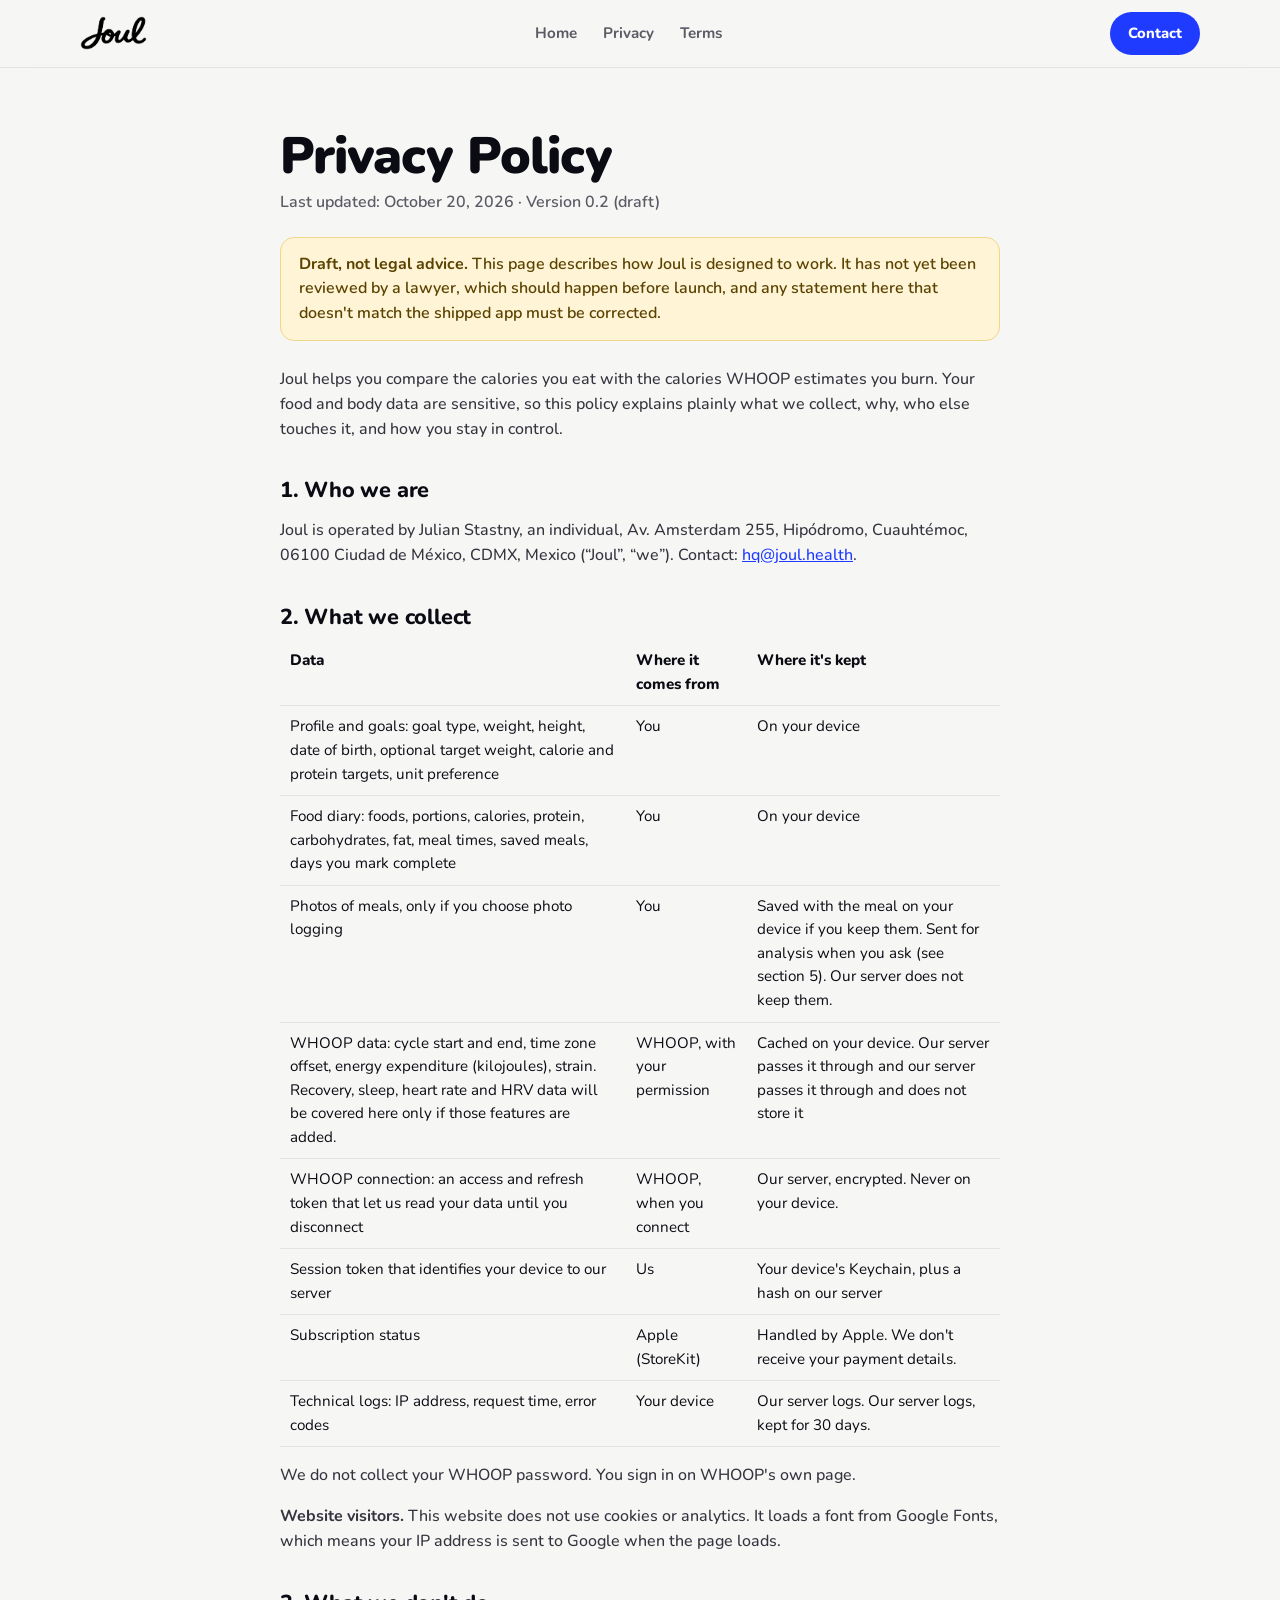
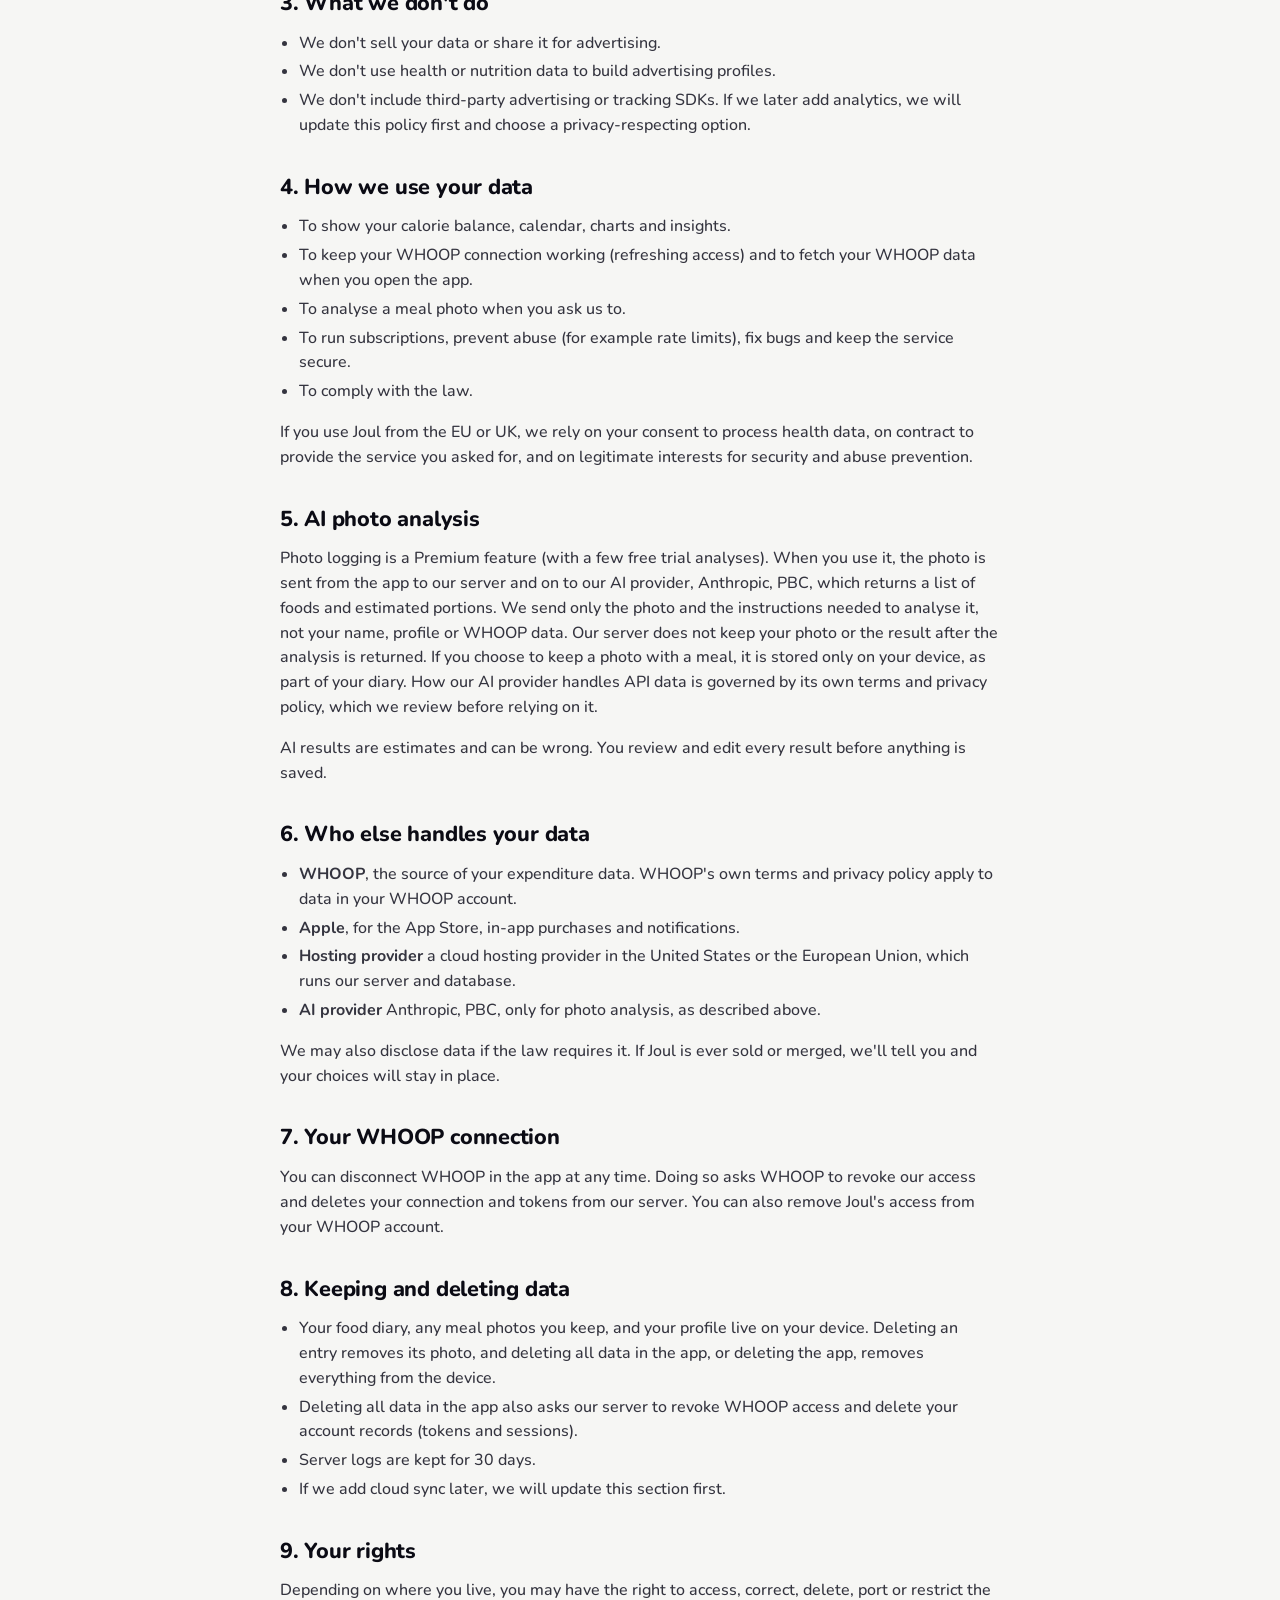
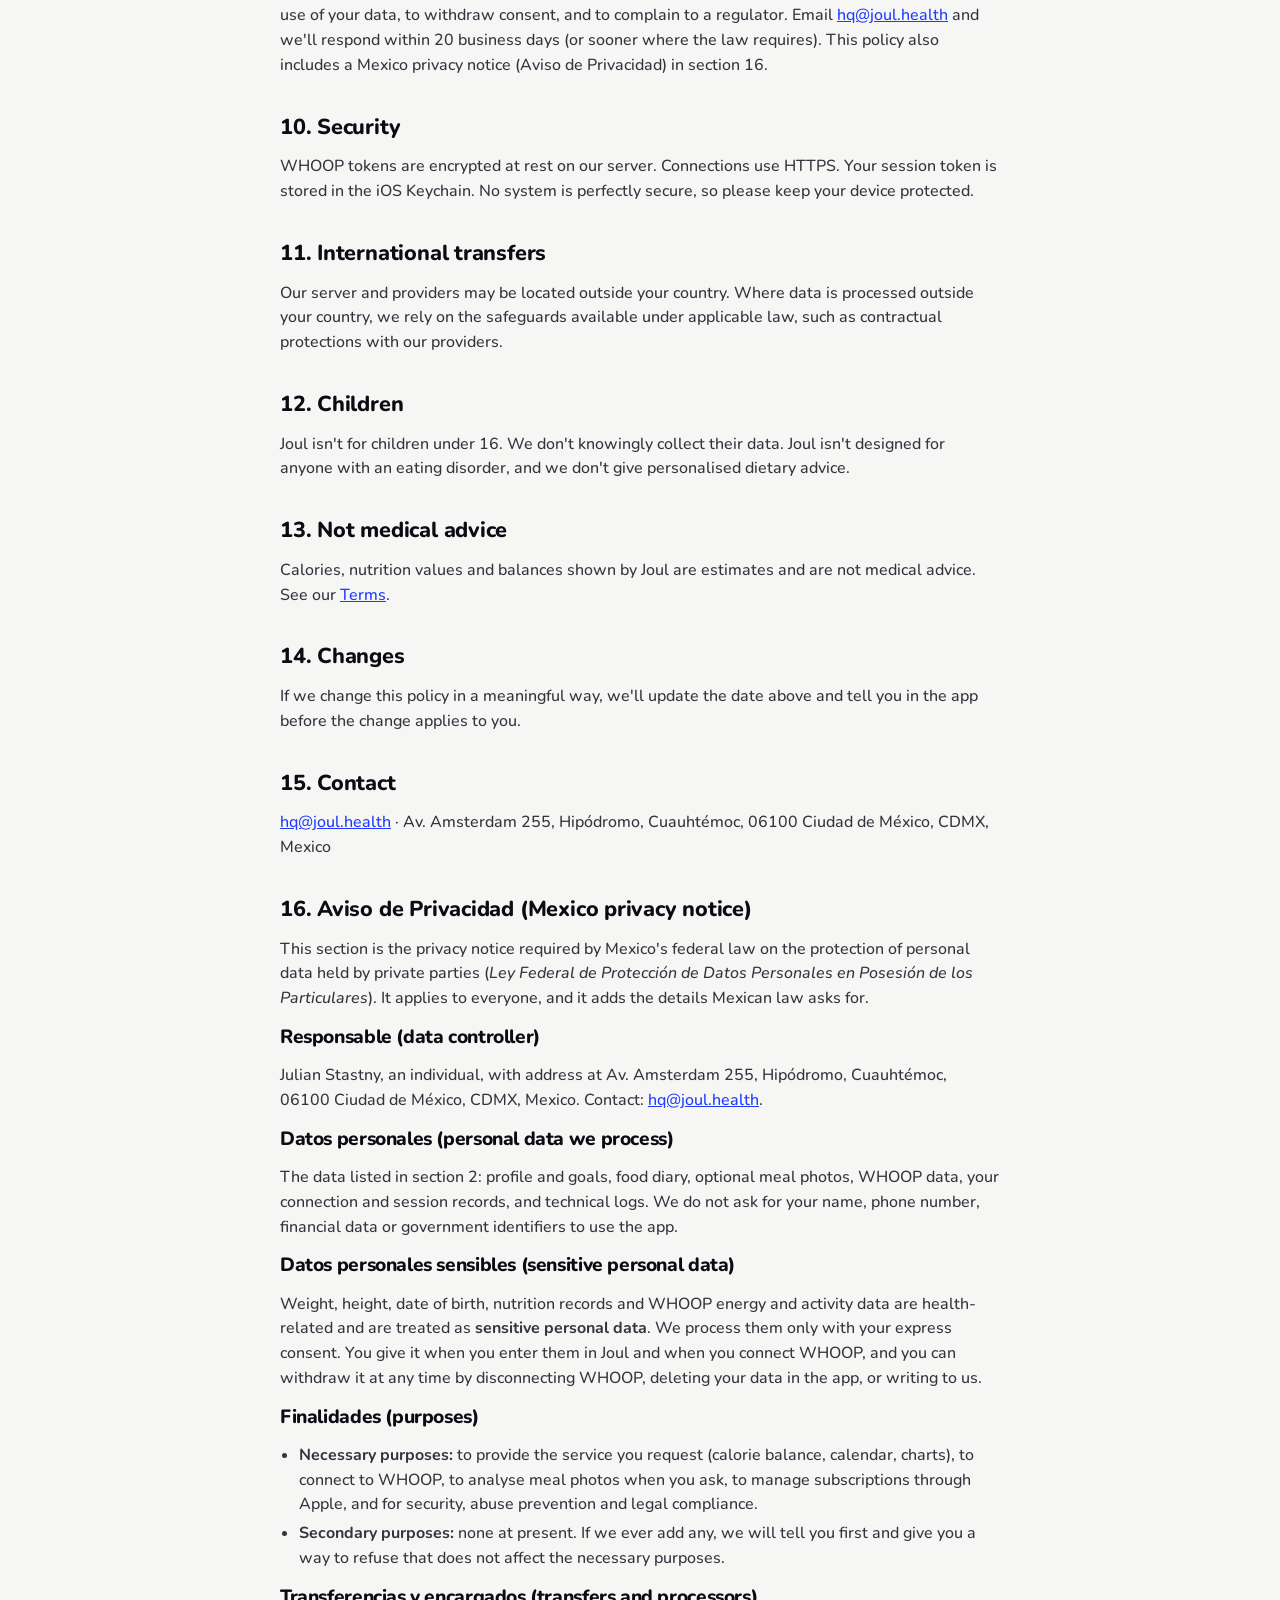
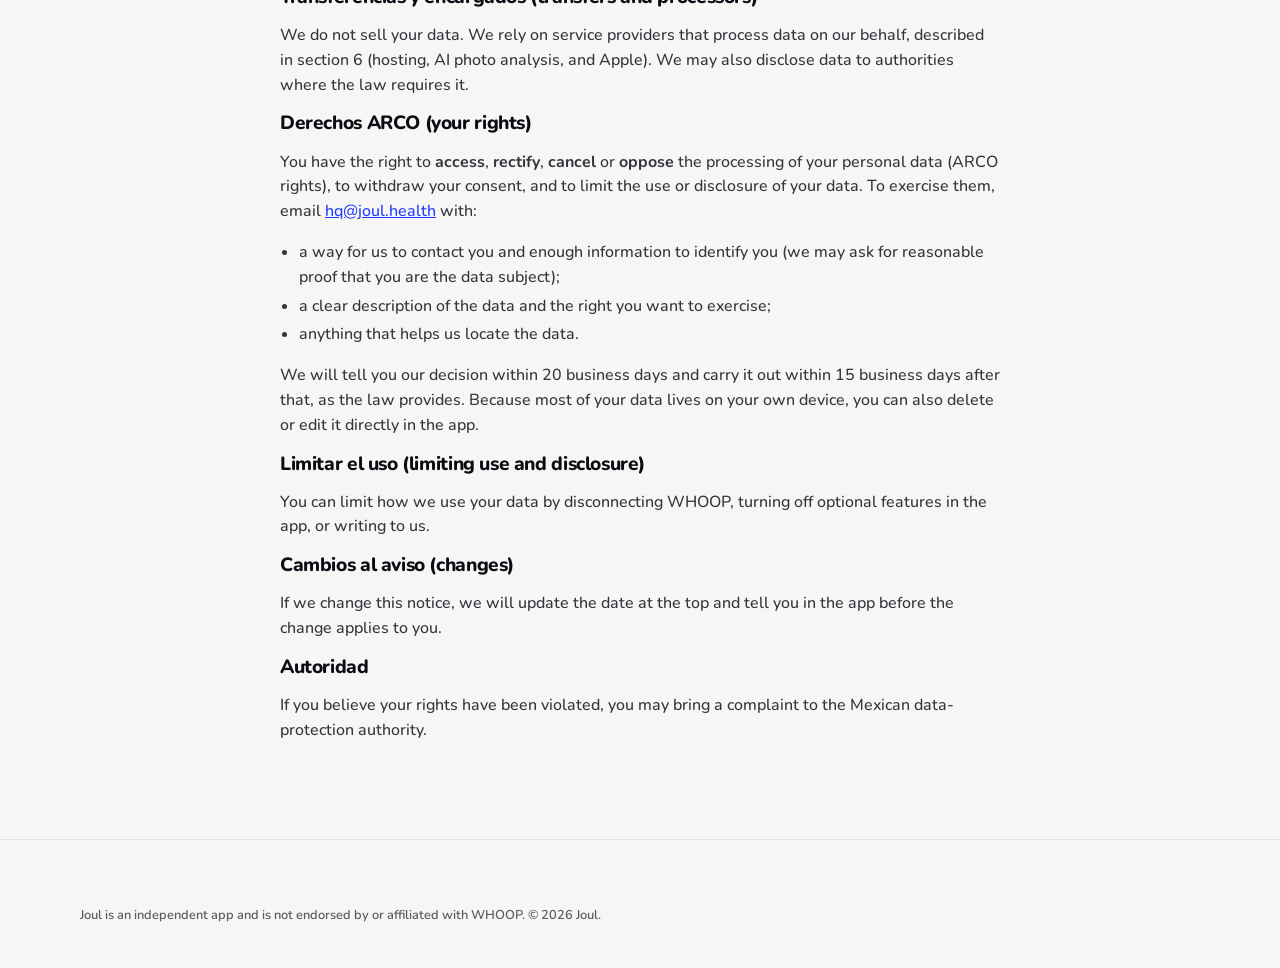
==== privacy.html @ 1d2442a4 "Initial Joul website Co-Authored-By: Claude Sonnet 5.5 <noreply@anthropic.com>" ====
<!doctype html>
<html lang="en">
<head>
<meta charset="utf-8">
<meta name="viewport" content="width=device-width, initial-scale=1">
<meta name="robots" content="noindex">
<title>Privacy Policy · Joul</title>
<link rel="icon" href="assets/app-icon.png">
<link href="https://fonts.googleapis.com/css2?family=Nunito:wght@500;600;700;800;900&display=swap" rel="stylesheet">
<link rel="stylesheet" href="style.css">
</head>
<body>
<header class="nav"><a class="brand" href="index.html" aria-label="Joul home"><img src="assets/logo-black.png" alt="Joul" class="logo"></a><nav aria-label="Primary"><a href="index.html">Home</a><a href="privacy.html">Privacy</a><a href="terms.html">Terms</a></nav><a class="btn btn-small" href="mailto:hq@joul.health">Contact</a></header>
<main class="doc">

<h1>Privacy Policy</h1>
<p class="meta">Last updated: October 20, 2026 · Version 0.2 (draft)</p>
<div class="draft"><b>Draft, not legal advice.</b> This page describes how Joul is designed to work. It has not yet been reviewed by a lawyer, which should happen before launch, and any statement here that doesn't match the shipped app must be corrected.</div>

<p>Joul helps you compare the calories you eat with the calories WHOOP estimates you burn. Your food and body data are sensitive, so this policy explains plainly what we collect, why, who else touches it, and how you stay in control.</p>

<h2>1. Who we are</h2>
<p>Joul is operated by Julian Stastny, an individual, Av. Amsterdam 255, Hipódromo, Cuauhtémoc, 06100 Ciudad de México, CDMX, Mexico (&ldquo;Joul&rdquo;, &ldquo;we&rdquo;). Contact: <a href="mailto:hq@joul.health">hq@joul.health</a>.</p>

<h2>2. What we collect</h2>
<table>
<tr><th>Data</th><th>Where it comes from</th><th>Where it's kept</th></tr>
<tr><td>Profile and goals: goal type, weight, height, date of birth, optional target weight, calorie and protein targets, unit preference</td><td>You</td><td>On your device</td></tr>
<tr><td>Food diary: foods, portions, calories, protein, carbohydrates, fat, meal times, saved meals, days you mark complete</td><td>You</td><td>On your device</td></tr>
<tr><td>Photos of meals, only if you choose photo logging</td><td>You</td><td>Saved with the meal on your device if you keep them. Sent for analysis when you ask (see section 5). Our server does not keep them.</td></tr>
<tr><td>WHOOP data: cycle start and end, time zone offset, energy expenditure (kilojoules), strain. Recovery, sleep, heart rate and HRV data will be covered here only if those features are added.</td><td>WHOOP, with your permission</td><td>Cached on your device. Our server passes it through and our server passes it through and does not store it</td></tr>
<tr><td>WHOOP connection: an access and refresh token that let us read your data until you disconnect</td><td>WHOOP, when you connect</td><td>Our server, encrypted. Never on your device.</td></tr>
<tr><td>Session token that identifies your device to our server</td><td>Us</td><td>Your device's Keychain, plus a hash on our server</td></tr>
<tr><td>Subscription status</td><td>Apple (StoreKit)</td><td>Handled by Apple. We don't receive your payment details.</td></tr>
<tr><td>Technical logs: IP address, request time, error codes</td><td>Your device</td><td>Our server logs. Our server logs, kept for 30 days.</td></tr>
</table>
<p>We do not collect your WHOOP password. You sign in on WHOOP's own page.</p>
<p><b>Website visitors.</b> This website does not use cookies or analytics. It loads a font from Google Fonts, which means your IP address is sent to Google when the page loads.</p>

<h2>3. What we don't do</h2>
<ul>
<li>We don't sell your data or share it for advertising.</li>
<li>We don't use health or nutrition data to build advertising profiles.</li>
<li>We don't include third-party advertising or tracking SDKs. If we later add analytics, we will update this policy first and choose a privacy-respecting option.</li>
</ul>

<h2>4. How we use your data</h2>
<ul>
<li>To show your calorie balance, calendar, charts and insights.</li>
<li>To keep your WHOOP connection working (refreshing access) and to fetch your WHOOP data when you open the app.</li>
<li>To analyse a meal photo when you ask us to.</li>
<li>To run subscriptions, prevent abuse (for example rate limits), fix bugs and keep the service secure.</li>
<li>To comply with the law.</li>
</ul>
<p>If you use Joul from the EU or UK, we rely on your consent to process health data, on contract to provide the service you asked for, and on legitimate interests for security and abuse prevention.</p>

<h2>5. AI photo analysis</h2>
<p>Photo logging is a Premium feature (with a few free trial analyses). When you use it, the photo is sent from the app to our server and on to our AI provider, Anthropic, PBC, which returns a list of foods and estimated portions. We send only the photo and the instructions needed to analyse it, not your name, profile or WHOOP data. Our server does not keep your photo or the result after the analysis is returned. If you choose to keep a photo with a meal, it is stored only on your device, as part of your diary. How our AI provider handles API data is governed by its own terms and privacy policy, which we review before relying on it.</p>
<p>AI results are estimates and can be wrong. You review and edit every result before anything is saved.</p>

<h2>6. Who else handles your data</h2>
<ul>
<li><b>WHOOP</b>, the source of your expenditure data. WHOOP's own terms and privacy policy apply to data in your WHOOP account.</li>
<li><b>Apple</b>, for the App Store, in-app purchases and notifications.</li>
<li><b>Hosting provider</b> a cloud hosting provider in the United States or the European Union, which runs our server and database.</li>
<li><b>AI provider</b> Anthropic, PBC, only for photo analysis, as described above.</li>
</ul>
<p>We may also disclose data if the law requires it. If Joul is ever sold or merged, we'll tell you and your choices will stay in place.</p>

<h2>7. Your WHOOP connection</h2>
<p>You can disconnect WHOOP in the app at any time. Doing so asks WHOOP to revoke our access and deletes your connection and tokens from our server. You can also remove Joul's access from your WHOOP account.</p>

<h2>8. Keeping and deleting data</h2>
<ul>
<li>Your food diary, any meal photos you keep, and your profile live on your device. Deleting an entry removes its photo, and deleting all data in the app, or deleting the app, removes everything from the device.</li>
<li>Deleting all data in the app also asks our server to revoke WHOOP access and delete your account records (tokens and sessions).</li>
<li>Server logs are kept for 30 days.</li>
<li>If we add cloud sync later, we will update this section first.</li>
</ul>

<h2>9. Your rights</h2>
<p>Depending on where you live, you may have the right to access, correct, delete, port or restrict the use of your data, to withdraw consent, and to complain to a regulator. Email <a href="mailto:hq@joul.health">hq@joul.health</a> and we'll respond within 20 business days (or sooner where the law requires). This policy also includes a Mexico privacy notice (Aviso de Privacidad) in section 16.</p>

<h2>10. Security</h2>
<p>WHOOP tokens are encrypted at rest on our server. Connections use HTTPS. Your session token is stored in the iOS Keychain. No system is perfectly secure, so please keep your device protected.</p>

<h2>11. International transfers</h2>
<p>Our server and providers may be located outside your country. Where data is processed outside your country, we rely on the safeguards available under applicable law, such as contractual protections with our providers.</p>

<h2>12. Children</h2>
<p>Joul isn't for children under 16. We don't knowingly collect their data. Joul isn't designed for anyone with an eating disorder, and we don't give personalised dietary advice.</p>

<h2>13. Not medical advice</h2>
<p>Calories, nutrition values and balances shown by Joul are estimates and are not medical advice. See our <a href="terms.html">Terms</a>.</p>

<h2>14. Changes</h2>
<p>If we change this policy in a meaningful way, we'll update the date above and tell you in the app before the change applies to you.</p>

<h2>15. Contact</h2>
<p><a href="mailto:hq@joul.health">hq@joul.health</a> · Av. Amsterdam 255, Hipódromo, Cuauhtémoc, 06100 Ciudad de México, CDMX, Mexico</p>

<h2>16. Aviso de Privacidad (Mexico privacy notice)</h2>
<p>This section is the privacy notice required by Mexico's federal law on the protection of personal data held by private parties (<i>Ley Federal de Protección de Datos Personales en Posesión de los Particulares</i>). It applies to everyone, and it adds the details Mexican law asks for.</p>

<h3>Responsable (data controller)</h3>
<p>Julian Stastny, an individual, with address at Av. Amsterdam 255, Hipódromo, Cuauhtémoc, 06100 Ciudad de México, CDMX, Mexico. Contact: <a href="mailto:hq@joul.health">hq@joul.health</a>.</p>

<h3>Datos personales (personal data we process)</h3>
<p>The data listed in section 2: profile and goals, food diary, optional meal photos, WHOOP data, your connection and session records, and technical logs. We do not ask for your name, phone number, financial data or government identifiers to use the app.</p>

<h3>Datos personales sensibles (sensitive personal data)</h3>
<p>Weight, height, date of birth, nutrition records and WHOOP energy and activity data are health-related and are treated as <b>sensitive personal data</b>. We process them only with your express consent. You give it when you enter them in Joul and when you connect WHOOP, and you can withdraw it at any time by disconnecting WHOOP, deleting your data in the app, or writing to us.</p>

<h3>Finalidades (purposes)</h3>
<ul>
<li><b>Necessary purposes:</b> to provide the service you request (calorie balance, calendar, charts), to connect to WHOOP, to analyse meal photos when you ask, to manage subscriptions through Apple, and for security, abuse prevention and legal compliance.</li>
<li><b>Secondary purposes:</b> none at present. If we ever add any, we will tell you first and give you a way to refuse that does not affect the necessary purposes.</li>
</ul>

<h3>Transferencias y encargados (transfers and processors)</h3>
<p>We do not sell your data. We rely on service providers that process data on our behalf, described in section 6 (hosting, AI photo analysis, and Apple). We may also disclose data to authorities where the law requires it.</p>

<h3>Derechos ARCO (your rights)</h3>
<p>You have the right to <b>access</b>, <b>rectify</b>, <b>cancel</b> or <b>oppose</b> the processing of your personal data (ARCO rights), to withdraw your consent, and to limit the use or disclosure of your data. To exercise them, email <a href="mailto:hq@joul.health">hq@joul.health</a> with:</p>
<ul>
<li>a way for us to contact you and enough information to identify you (we may ask for reasonable proof that you are the data subject);</li>
<li>a clear description of the data and the right you want to exercise;</li>
<li>anything that helps us locate the data.</li>
</ul>
<p>We will tell you our decision within 20 business days and carry it out within 15 business days after that, as the law provides. Because most of your data lives on your own device, you can also delete or edit it directly in the app.</p>

<h3>Limitar el uso (limiting use and disclosure)</h3>
<p>You can limit how we use your data by disconnecting WHOOP, turning off optional features in the app, or writing to us.</p>

<h3>Cambios al aviso (changes)</h3>
<p>If we change this notice, we will update the date at the top and tell you in the app before the change applies to you.</p>

<h3>Autoridad</h3>
<p>If you believe your rights have been violated, you may bring a complaint to the Mexican data-protection authority.</p>

</main>
<footer class="footer"><p class="legal wrap">Joul is an independent app and is not endorsed by or affiliated with WHOOP. © 2026 Joul.</p></footer>
</body>
</html>
---- style.css ----
:root{
  --blue:#1F3BFF; --blue-dark:#1429C9; --ink:#0B0B14; --mute:#5B5B66; --bg:#F6F6F4; --card:#fff; --line:rgba(11,11,20,.08);
  --radius:22px; --maxw:1120px;
}
*{box-sizing:border-box}
html{scroll-behavior:smooth}
body{margin:0;font-family:'Nunito',ui-rounded,'SF Pro Rounded',system-ui,-apple-system,'Segoe UI',sans-serif;color:var(--ink);background:var(--bg);line-height:1.55;-webkit-font-smoothing:antialiased}
img{max-width:100%;display:block}
a{color:inherit}
.wrap{width:min(var(--maxw),calc(100% - 40px));margin-inline:auto}
.blue{color:var(--blue)}
.fine{font-size:.85rem;color:var(--mute);margin:.6rem 0 0}
.fine.center{text-align:center;margin-top:1.4rem}
h1,h2,h3{line-height:1.05;letter-spacing:-.02em;margin:0}
h2{font-size:clamp(2.2rem,5.5vw,4rem);font-weight:900}
h3{font-size:1.2rem;font-weight:800}

/* nav */
.nav{position:fixed;inset:0 0 auto 0;z-index:20;display:flex;align-items:center;justify-content:space-between;gap:16px;padding:12px max(20px,calc((100% - var(--maxw))/2));background:rgba(246,246,244,.82);backdrop-filter:saturate(1.4) blur(14px);border-bottom:1px solid var(--line)}
.brand .logo{height:34px;width:auto}
.nav nav{display:flex;gap:26px;font-weight:700;font-size:.95rem}
.nav nav a{text-decoration:none;color:var(--mute)}
.nav nav a:hover{color:var(--ink)}
@media(max-width:760px){.nav nav{display:none}}

/* buttons */
.btn{display:inline-flex;align-items:center;justify-content:center;padding:14px 26px;border-radius:999px;background:var(--blue);color:#fff;font-weight:800;text-decoration:none;border:0;transition:transform .15s ease,background .15s ease;cursor:pointer}
.btn:hover{transform:translateY(-1px);background:var(--blue-dark)}
.btn-small{padding:10px 18px;font-size:.92rem}
.btn-light{background:#fff;color:var(--blue)}
.btn-light:hover{background:#eef0ff}
.btn-ghost{background:rgba(255,255,255,.14);color:#fff;border:1px solid rgba(255,255,255,.5)}
.btn-ghost:hover{background:rgba(255,255,255,.24)}

/* hero */
.hero{position:relative;min-height:100svh;display:grid;place-items:center;color:#fff;overflow:hidden;background:radial-gradient(120% 90% at 20% 10%,#4a63ff 0%,var(--blue) 45%,#0e1fa8 100%)}
.hero-media{position:absolute;inset:0}
.hero-media video{width:100%;height:100%;object-fit:cover;object-position:32% 40%}
.hero-shade{position:absolute;inset:0;background:linear-gradient(180deg,rgba(10,20,120,.30) 0%,rgba(10,20,140,.50) 50%,rgba(8,14,90,.82) 100%)}
.hero-inner{position:relative;z-index:1;width:min(860px,calc(100% - 40px));padding:120px 0 80px;text-align:center}
.hero-logo{height:64px;margin:0 auto 26px;filter:brightness(0) invert(1)}
.hero h1{font-size:clamp(2.8rem,8.5vw,6rem);font-weight:900;text-wrap:balance}
.lede{font-size:clamp(1.05rem,2.2vw,1.3rem);max-width:640px;margin:22px auto 30px;color:rgba(255,255,255,.92);font-weight:600}
.cta-row{display:flex;gap:12px;justify-content:center;flex-wrap:wrap}
.hero .fine{color:rgba(255,255,255,.8)}

/* stacked statements */
.stack{padding:clamp(70px,12vw,140px) 20px;text-align:center}
.stack p{margin:0;font-size:clamp(3.4rem,13vw,10rem);font-weight:900;line-height:.95;letter-spacing:-.04em;color:var(--ink)}
.stack p:nth-child(1){color:#c7c7cf}
.stack p:nth-child(2){color:#8a8a95}
.stack .accent{color:var(--blue)}

.intro{text-align:center;padding:0 0 clamp(60px,9vw,110px)}
.intro .sub{max-width:660px;margin:22px auto 0;color:var(--mute);font-size:1.15rem;font-weight:600}

/* phones */
.showcase{padding:0 0 clamp(70px,10vw,130px);overflow:hidden}
.phones{display:flex;justify-content:center;align-items:flex-end;gap:clamp(14px,3vw,40px)}
.phone{margin:0;width:clamp(170px,26vw,300px);aspect-ratio:9/19;background:#0b0b14;border-radius:38px;padding:9px;box-shadow:0 40px 80px -30px rgba(31,59,255,.35),0 0 0 1px rgba(0,0,0,.2) inset}
.phone .screen{height:100%;background:var(--bg);border-radius:30px;padding:16px 12px;overflow:hidden;display:flex;flex-direction:column;gap:8px;font-size:clamp(.5rem,1.15vw,.78rem)}
.p1{transform:translateY(0)}.p2{transform:translateY(-34px)}.p3{transform:translateY(0)}
@media(max-width:700px){.p3{display:none}.p2{transform:none}}
.s-title{display:flex;align-items:baseline;gap:4px;font-weight:900;font-size:1.9em;letter-spacing:-.02em;white-space:nowrap}
.s-title img{height:2.3em;width:auto;transform:translateY(.35em)}
.s-title.small{font-size:1.45em}
.s-date{color:var(--mute);font-weight:700;margin-top:-2px}
.s-card{background:#fff;border-radius:14px;padding:10px;display:flex;flex-direction:column;gap:5px}
.s-row{display:flex;justify-content:space-between;align-items:center}
.s-mute{color:var(--mute)}
.s-strong,.strong{font-weight:800}
.chip{background:#ececf0;border-radius:8px;padding:1px 7px;font-weight:700;font-size:.85em}
.s-big{font-size:3.2em;font-weight:900;letter-spacing:-.03em;color:var(--blue);line-height:1;font-variant-numeric:tabular-nums}
.s-big small{font-size:.35em;color:var(--mute);font-weight:700}
.s-state{color:var(--blue);font-weight:800}
.s-bar{height:.55em;border-radius:99px;background:#e8e8ee;overflow:hidden}
.s-bar.thin{height:.4em}
.s-bar i{display:block;height:100%;background:var(--blue);border-radius:99px}
.s-bar i.prot{background:#0D9488}
.s-food{display:flex;align-items:center;gap:7px;padding:3px 0;font-weight:700}
.s-food .em{display:grid;place-items:center;width:2.2em;height:2.2em;background:#f0f0f3;border-radius:8px;font-size:1.1em}
.s-food em{margin-left:auto;font-style:normal;font-weight:800}
.s-food div{display:flex;flex-direction:column;line-height:1.15}.s-food small{color:var(--mute);font-weight:600}
.s-nav{display:flex;justify-content:space-between;align-items:center;font-weight:700}
.s-seg{display:flex;background:#e6e6ea;border-radius:9px;padding:2px}.s-seg i{flex:1;text-align:center;font-style:normal;padding:4px;border-radius:7px;color:var(--mute);font-weight:700}.s-seg i.on{background:#fff;color:var(--ink)}
.s-input{background:#fff;border-radius:12px;padding:12px 10px;font-weight:700;font-size:1.1em}
.s-card.list{gap:2px}
.s-note{color:var(--mute);font-weight:600}
.s-save{margin-top:auto;background:#fff;border-radius:12px;padding:9px;font-weight:800;display:flex;justify-content:space-between;align-items:center}
.s-save span{background:var(--blue);color:#fff;padding:7px 16px;border-radius:99px}
.cal{display:grid;grid-template-columns:repeat(7,1fr);gap:3px;text-align:center;font-weight:700;margin-top:4px}
.cal .h{color:var(--mute);font-size:.8em}
.cal .d{padding:3px 0;border-radius:6px;position:relative}
.cal .d::after{content:"";display:block;width:.5em;height:.5em;border-radius:50%;margin:2px auto 0}
.cal .d.def::after{background:var(--blue)}
.cal .d.sur::after{background:#E08A10}
.cal .d.inc::after{border:1.5px solid #b0b0b8}
.cal .d.today{background:rgba(31,59,255,.12);color:var(--blue)}
.bars{display:flex;align-items:flex-start;gap:5px;height:5.5em;border-top:1px solid #d9d9df;margin-top:6px}
.bars i{flex:1;background:var(--blue);border-radius:0 0 4px 4px}

/* how */
.how{padding:clamp(40px,8vw,90px) 0}
.how h2{text-align:center}
.steps{list-style:none;margin:48px 0 0;padding:0;display:grid;grid-template-columns:repeat(auto-fit,minmax(220px,1fr));gap:20px}
.steps li{background:var(--card);border-radius:var(--radius);padding:26px;border:1px solid var(--line)}
.steps .n{display:grid;place-items:center;width:42px;height:42px;border-radius:50%;background:var(--blue);color:#fff;font-weight:900;margin-bottom:16px}
.steps p{color:var(--mute);margin:8px 0 0;font-weight:600}

/* features */
.features{padding:clamp(60px,9vw,110px) 0;background:#fff}
.features h2{text-align:center}
.grid{display:grid;grid-template-columns:repeat(auto-fit,minmax(280px,1fr));gap:20px;margin-top:48px}
.card{background:var(--bg);border-radius:var(--radius);padding:28px}
.card .ico{font-size:2rem;display:block;margin-bottom:14px}
.card p{margin:8px 0 0;color:var(--mute);font-weight:600}
.tag{font-style:normal;font-size:.7rem;font-weight:800;background:var(--blue);color:#fff;border-radius:99px;padding:3px 9px;vertical-align:middle;margin-left:6px}

.honest{padding:clamp(70px,10vw,120px) 0;max-width:820px;text-align:center}
.honest p{margin:20px 0 0;font-size:1.15rem;color:var(--mute);font-weight:600}

/* pricing */
.pricing{padding:0 0 clamp(70px,10vw,120px)}
.pricing h2{text-align:center}
.plans{display:grid;grid-template-columns:repeat(auto-fit,minmax(280px,1fr));gap:20px;max-width:820px;margin:48px auto 0}
.plan{background:var(--card);border:1px solid var(--line);border-radius:26px;padding:32px;position:relative}
.plan.featured{background:var(--blue);color:#fff;border:0;box-shadow:0 30px 60px -28px rgba(31,59,255,.6)}
.badge{position:absolute;top:18px;right:18px;background:#fff;color:var(--blue);font-weight:800;font-size:.75rem;border-radius:99px;padding:4px 12px}
.price{font-size:3rem;font-weight:900;margin:10px 0 0;letter-spacing:-.03em}
.price small{font-size:1rem;font-weight:700;opacity:.8}
.price-alt{margin:0;font-weight:700;opacity:.9}
.plan ul{list-style:none;padding:0;margin:22px 0 0;display:grid;gap:10px;font-weight:600}
.plan li{padding-left:28px;position:relative}
.plan li::before{content:"✓";position:absolute;left:0;font-weight:900;color:var(--blue)}
.plan.featured li::before{color:#fff}

/* cta */
.cta{background:linear-gradient(160deg,#4a63ff,var(--blue) 50%,#0e1fa8);color:#fff;text-align:center;padding:clamp(70px,10vw,120px) 0}
.cta-logo{height:56px;margin:0 auto 22px;filter:brightness(0) invert(1)}
.cta h2{font-size:clamp(2.4rem,6vw,4.2rem)}
.cta p{max-width:520px;margin:16px auto 28px;font-weight:600;color:rgba(255,255,255,.9)}

/* faq */
.faq{padding:clamp(70px,10vw,120px) 0;max-width:820px}
.faq h2{text-align:center;margin-bottom:36px}
details{background:var(--card);border:1px solid var(--line);border-radius:18px;padding:18px 22px;margin-bottom:12px}
summary{cursor:pointer;font-weight:800;font-size:1.05rem;list-style:none;display:flex;justify-content:space-between;gap:12px}
summary::after{content:"+";font-size:1.4rem;line-height:1;color:var(--blue)}
details[open] summary::after{content:"–"}
details p{margin:12px 0 0;color:var(--mute);font-weight:600}

/* footer */
.footer{border-top:1px solid var(--line);padding:40px 0 30px;background:var(--bg)}
.foot{display:flex;justify-content:space-between;gap:24px;flex-wrap:wrap;align-items:flex-start}
.foot .logo{height:34px}
.foot nav{display:flex;gap:22px;font-weight:700}
.foot nav a{text-decoration:none;color:var(--mute)}.foot nav a:hover{color:var(--ink)}
.legal{color:var(--mute);font-size:.8rem;margin-top:26px;font-weight:600}

/* reveal */
.reveal{opacity:0;transform:translateY(22px);transition:opacity .7s ease,transform .7s ease}
.reveal.in{opacity:1;transform:none}
.p2.reveal.in{transform:translateY(-34px)}
@media(max-width:700px){.p2.reveal.in{transform:none}}
@media(prefers-reduced-motion:reduce){.reveal{opacity:1;transform:none;transition:none}.p2.reveal{transform:translateY(-34px)}html{scroll-behavior:auto}.btn{transition:none}}
.s-title.small span:last-child{margin-left:-.35em}

/* legal pages */
.doc{max-width:760px;margin:0 auto;padding:130px 20px 80px}
.doc h1{font-size:clamp(2.2rem,5vw,3.2rem);font-weight:900;margin-bottom:6px}
.doc h2{font-size:1.35rem;font-weight:800;margin:38px 0 8px;letter-spacing:-.01em}
.doc p,.doc li{color:#34343f;font-weight:500}
.doc ul{padding-left:1.2rem}
.doc li{margin:4px 0}
.doc .meta{color:var(--mute);font-weight:600;margin:0 0 22px}
.doc .draft{background:#FFF4D6;border:1px solid #F0D58A;border-radius:14px;padding:14px 18px;margin:0 0 26px;font-weight:600;color:#5a4300}
.doc mark{background:#FFE69A;color:#3a2c00;border-radius:4px;padding:0 4px;font-weight:700}
.doc a{color:var(--blue)}
.doc table{width:100%;border-collapse:collapse;margin:12px 0;font-size:.95rem}
.doc th,.doc td{text-align:left;padding:9px 10px;border-bottom:1px solid var(--line);vertical-align:top}
.doc th{font-weight:800}
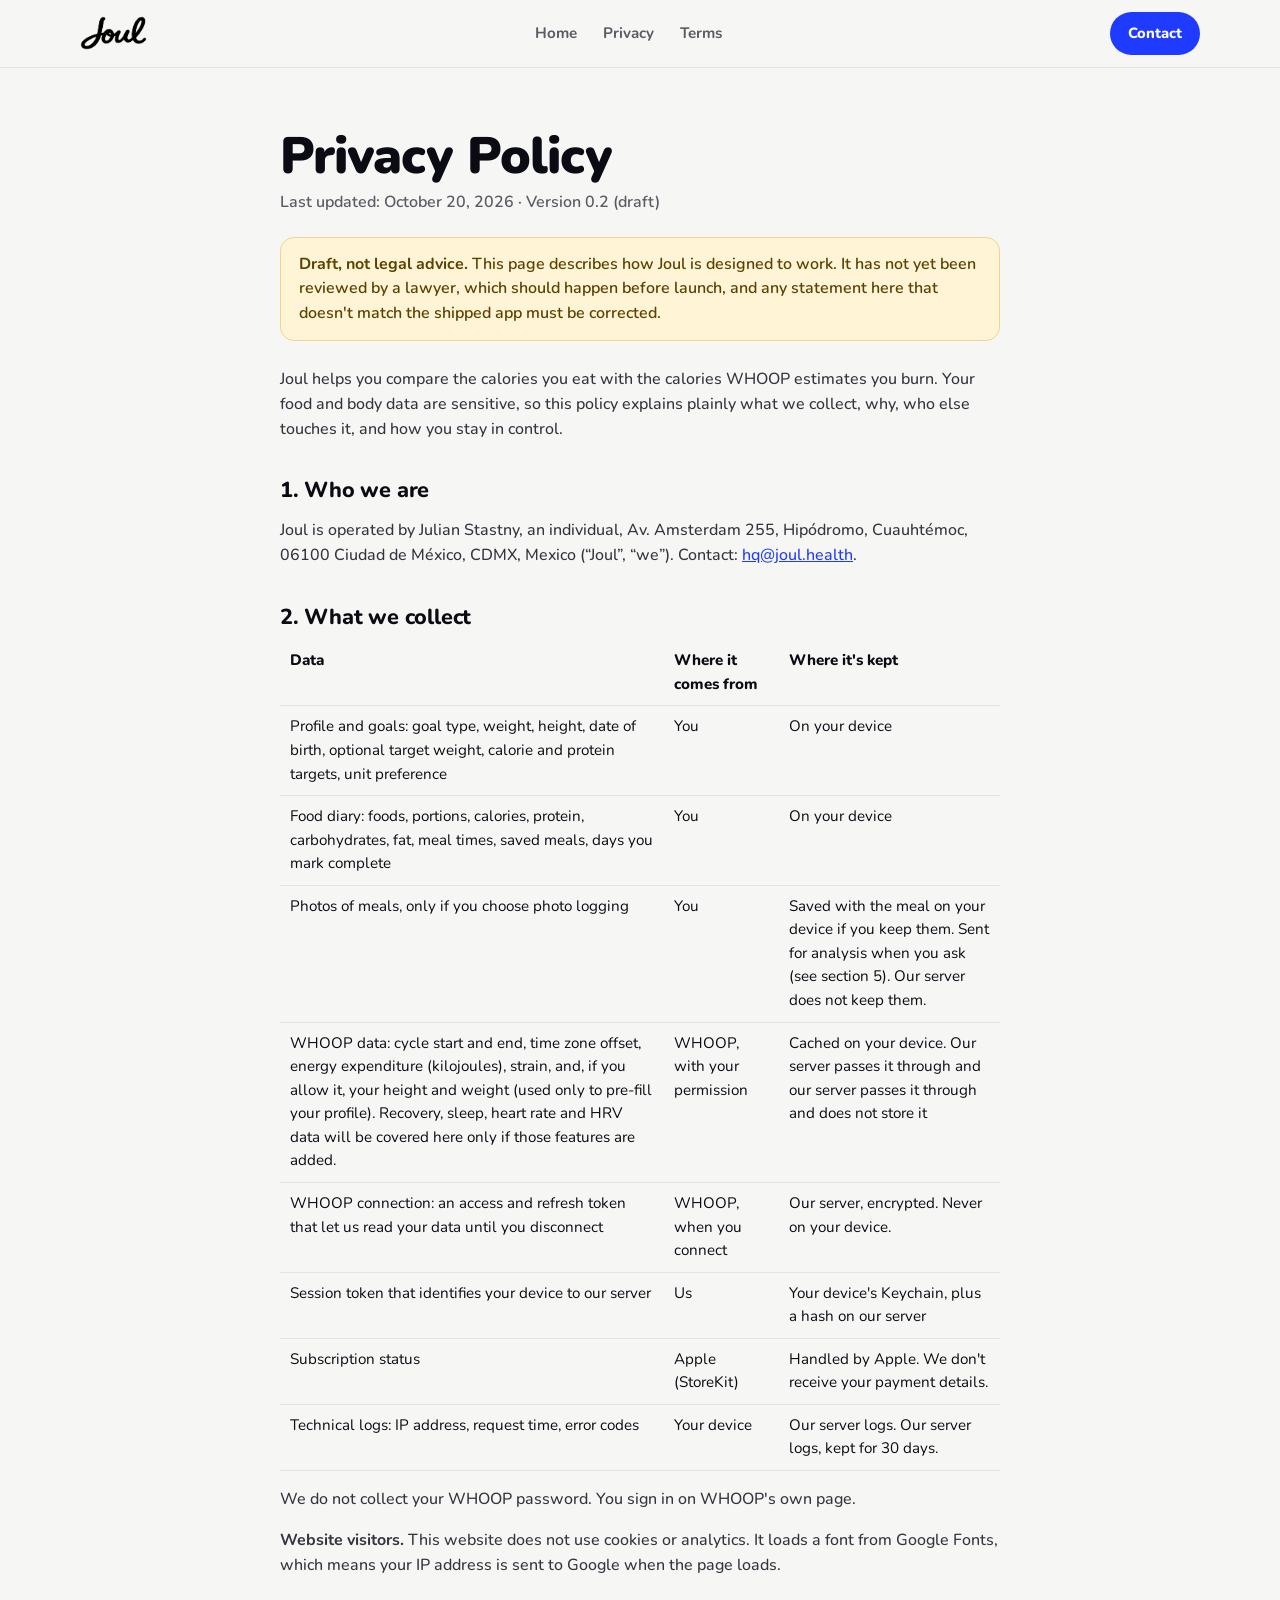
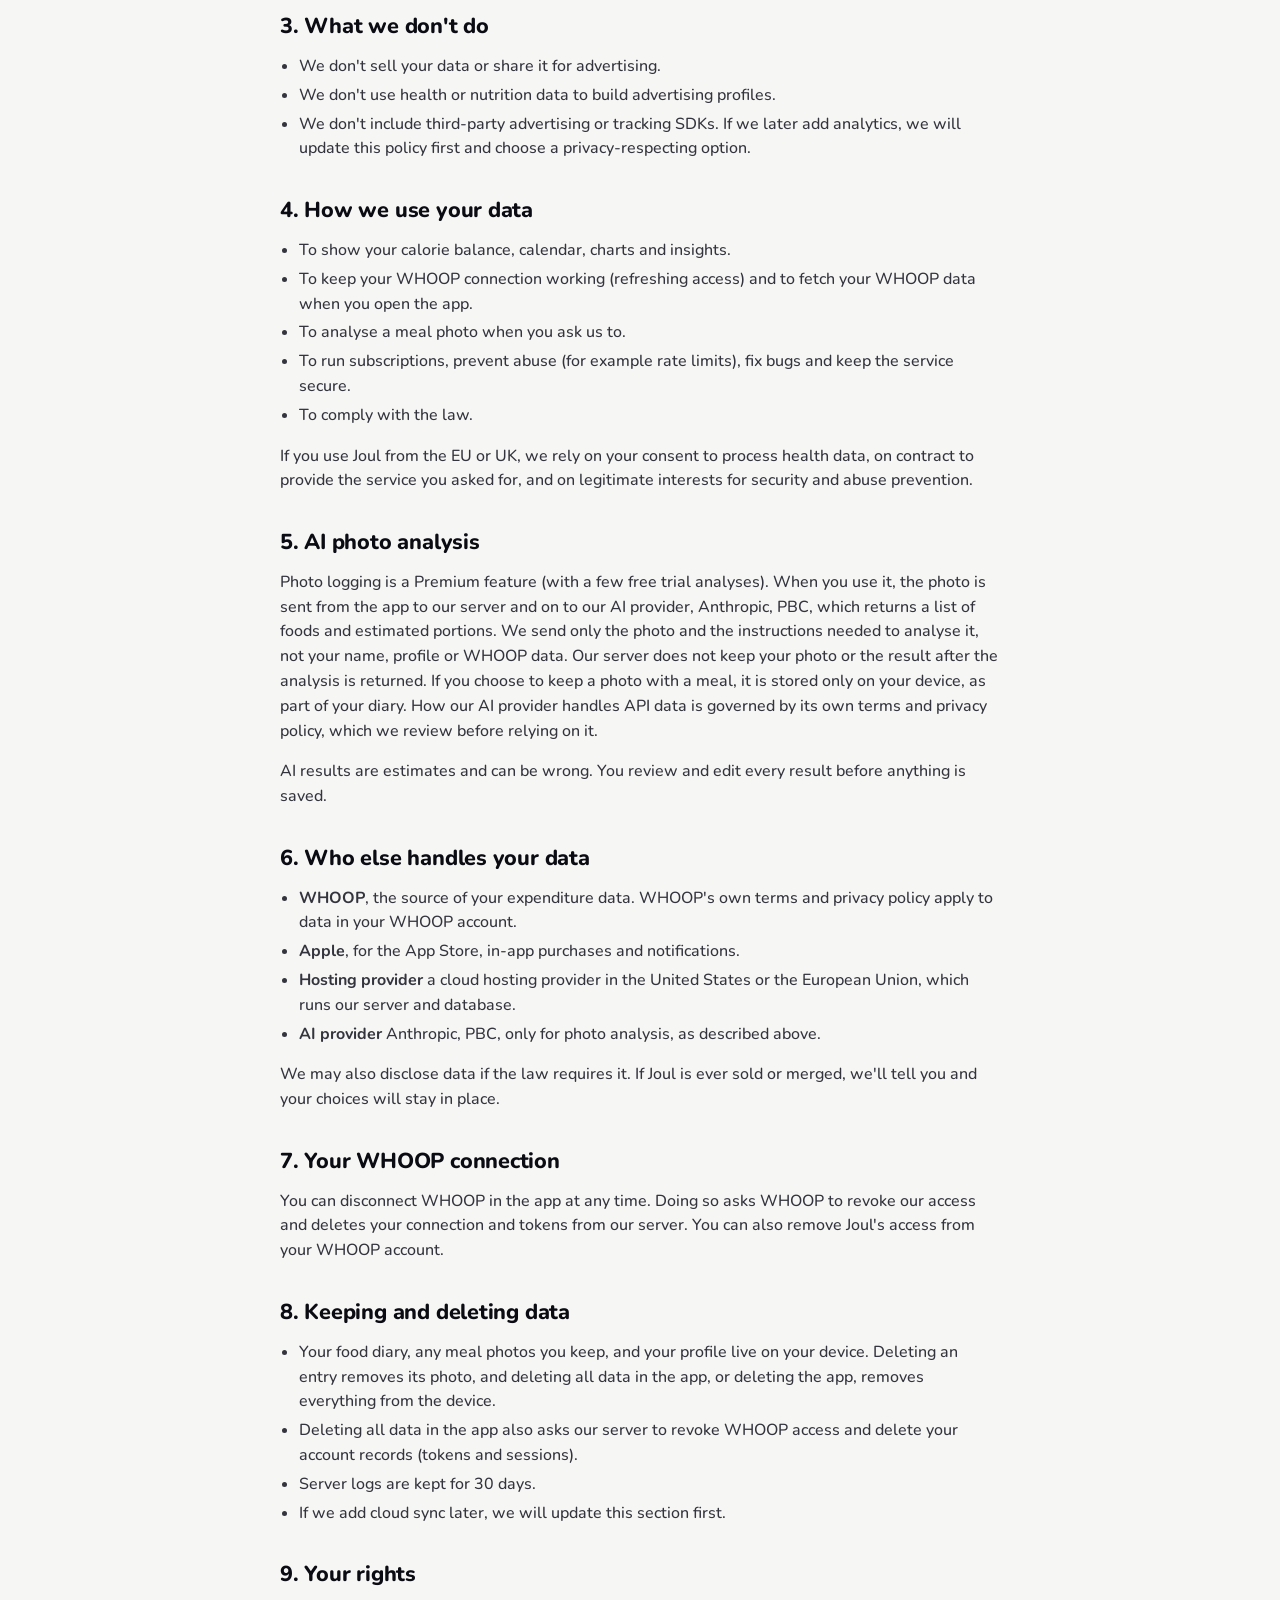
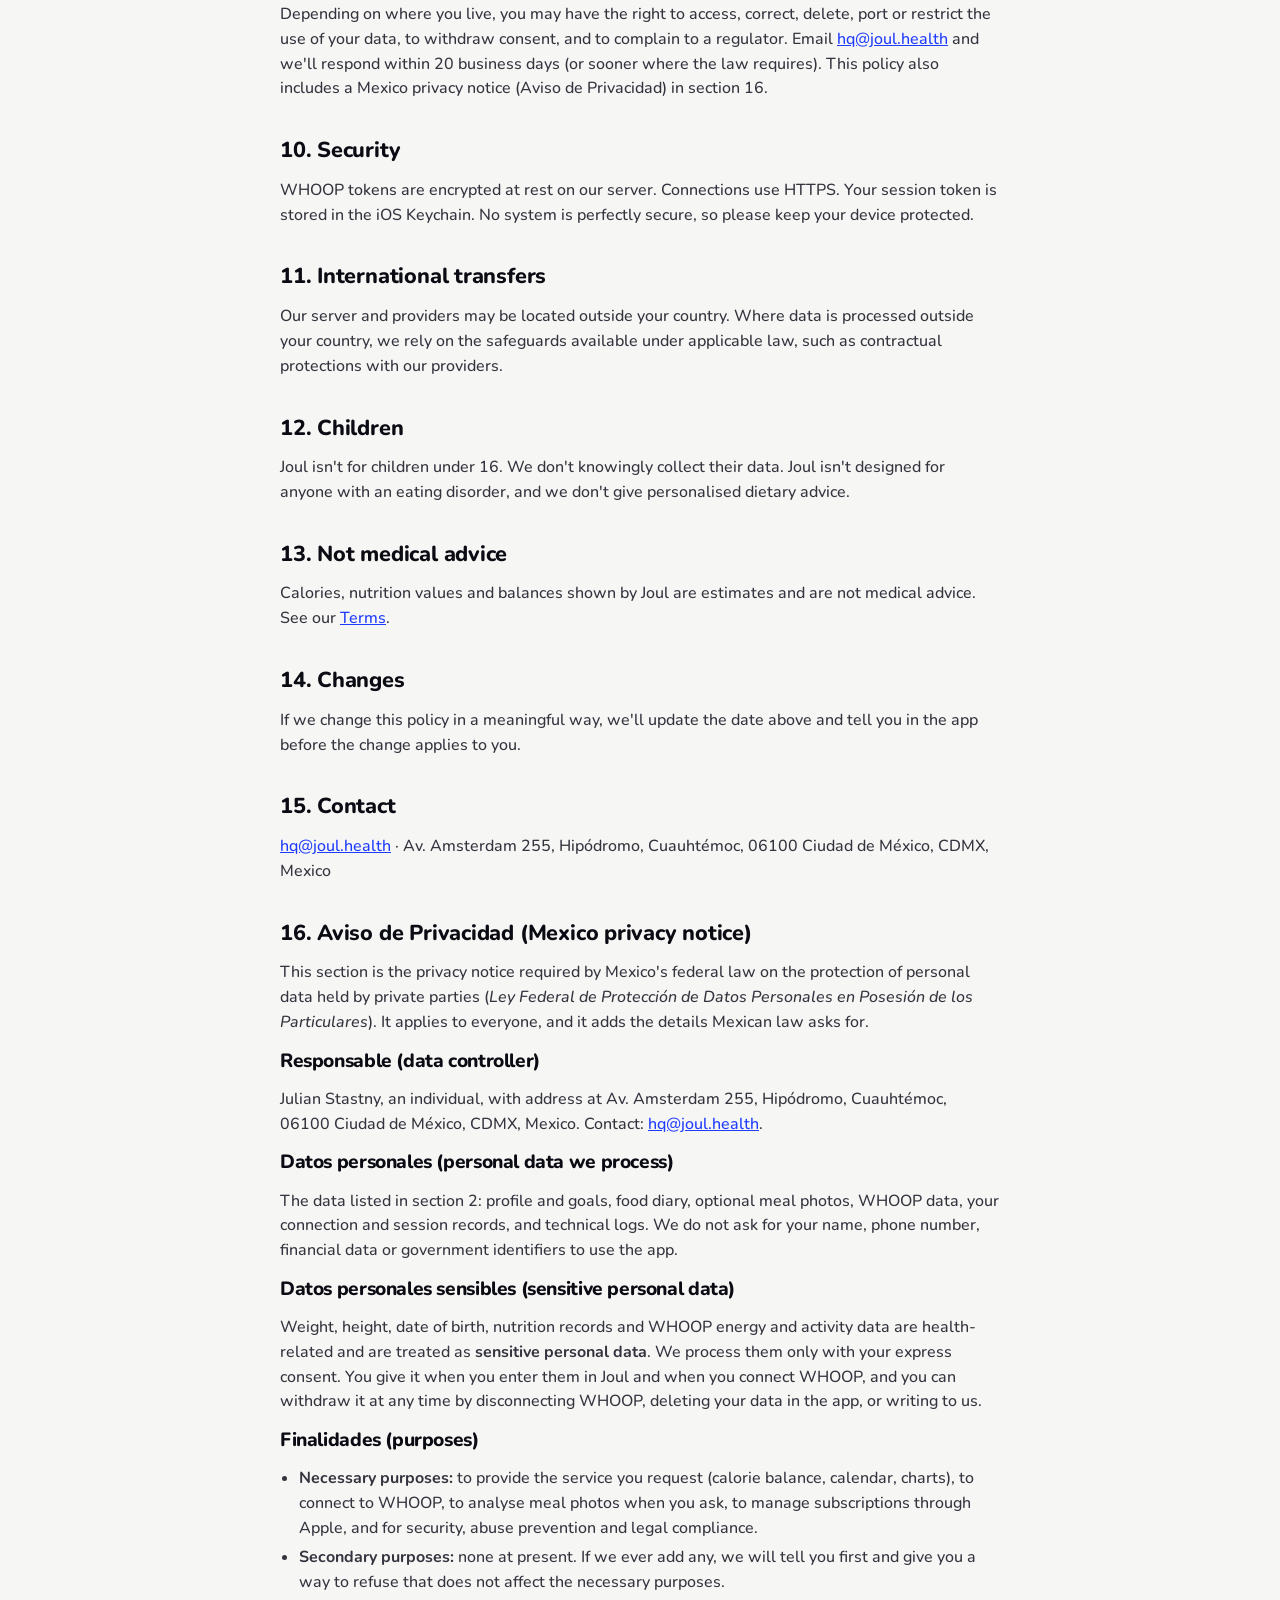
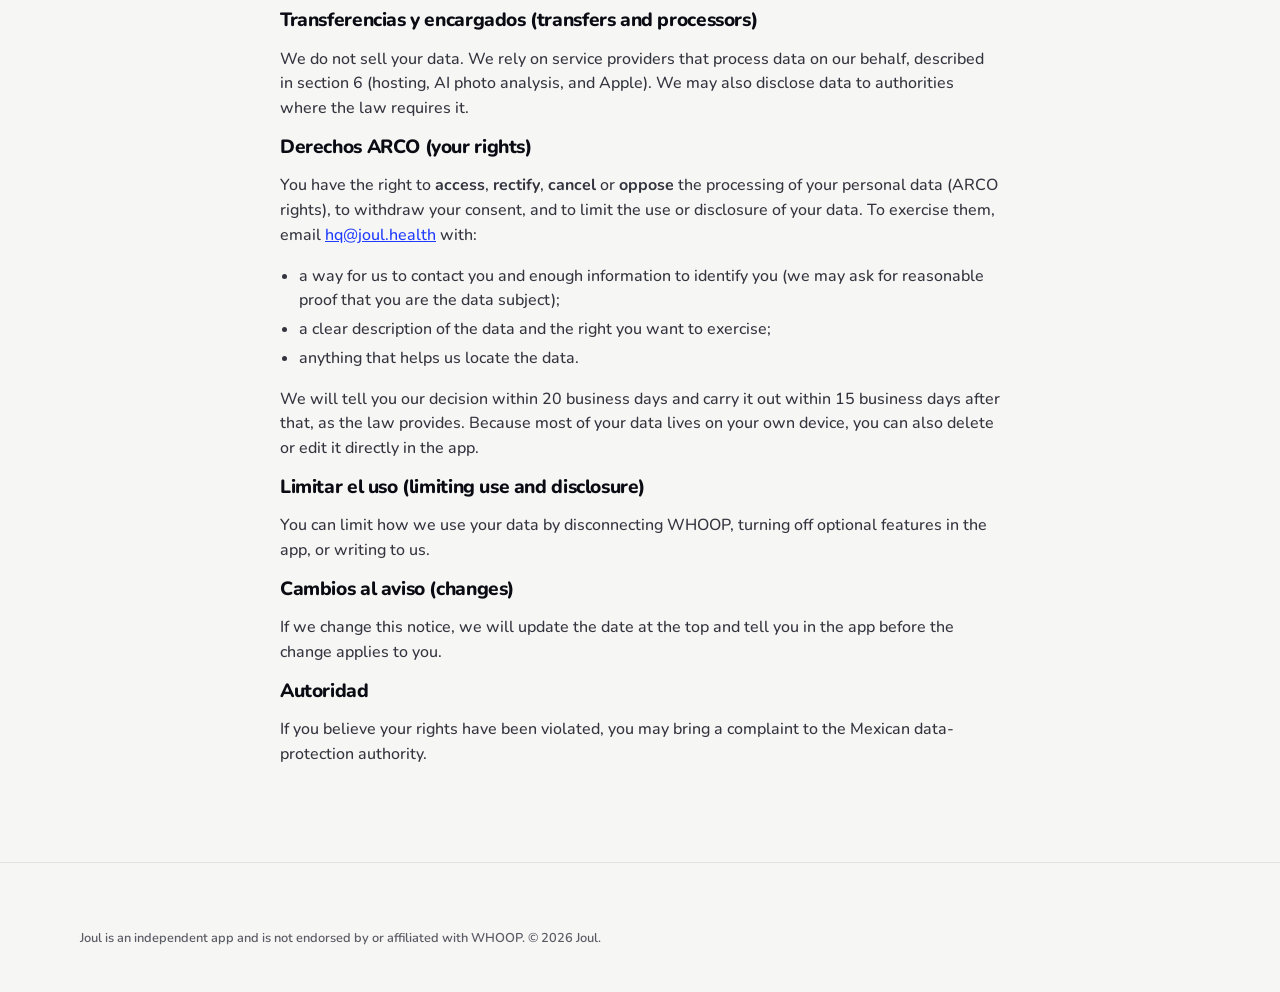
==== commit dc89262c: "Privacy: mention WHOOP height and weight Co-Authored-By: Claude Sonnet 5.5 <noreply@anthropic.com>" ====
--- a/privacy.html
+++ b/privacy.html
@@ -28,7 +28,7 @@
 <tr><td>Profile and goals: goal type, weight, height, date of birth, optional target weight, calorie and protein targets, unit preference</td><td>You</td><td>On your device</td></tr>
 <tr><td>Food diary: foods, portions, calories, protein, carbohydrates, fat, meal times, saved meals, days you mark complete</td><td>You</td><td>On your device</td></tr>
 <tr><td>Photos of meals, only if you choose photo logging</td><td>You</td><td>Saved with the meal on your device if you keep them. Sent for analysis when you ask (see section 5). Our server does not keep them.</td></tr>
-<tr><td>WHOOP data: cycle start and end, time zone offset, energy expenditure (kilojoules), strain. Recovery, sleep, heart rate and HRV data will be covered here only if those features are added.</td><td>WHOOP, with your permission</td><td>Cached on your device. Our server passes it through and our server passes it through and does not store it</td></tr>
+<tr><td>WHOOP data: cycle start and end, time zone offset, energy expenditure (kilojoules), strain, and, if you allow it, your height and weight (used only to pre-fill your profile). Recovery, sleep, heart rate and HRV data will be covered here only if those features are added.</td><td>WHOOP, with your permission</td><td>Cached on your device. Our server passes it through and our server passes it through and does not store it</td></tr>
 <tr><td>WHOOP connection: an access and refresh token that let us read your data until you disconnect</td><td>WHOOP, when you connect</td><td>Our server, encrypted. Never on your device.</td></tr>
 <tr><td>Session token that identifies your device to our server</td><td>Us</td><td>Your device's Keychain, plus a hash on our server</td></tr>
 <tr><td>Subscription status</td><td>Apple (StoreKit)</td><td>Handled by Apple. We don't receive your payment details.</td></tr>
--- a/style.css
+++ b/style.css
@@ -57,7 +57,7 @@
 /* phones */
 .showcase{padding:0 0 clamp(70px,10vw,130px);overflow:hidden}
 .phones{display:flex;justify-content:center;align-items:flex-end;gap:clamp(14px,3vw,40px)}
-.phone{margin:0;width:clamp(170px,26vw,300px);aspect-ratio:9/19;background:#0b0b14;border-radius:38px;padding:9px;box-shadow:0 40px 80px -30px rgba(31,59,255,.35),0 0 0 1px rgba(0,0,0,.2) inset}
+.phone-unused{margin:0;width:clamp(170px,26vw,300px);aspect-ratio:9/19;background:#0b0b14;border-radius:38px;padding:9px;box-shadow:0 40px 80px -30px rgba(31,59,255,.35),0 0 0 1px rgba(0,0,0,.2) inset}
 .phone .screen{height:100%;background:var(--bg);border-radius:30px;padding:16px 12px;overflow:hidden;display:flex;flex-direction:column;gap:8px;font-size:clamp(.5rem,1.15vw,.78rem)}
 .p1{transform:translateY(0)}.p2{transform:translateY(-34px)}.p3{transform:translateY(0)}
 @media(max-width:700px){.p3{display:none}.p2{transform:none}}
@@ -179,3 +179,15 @@
 .doc table{width:100%;border-collapse:collapse;margin:12px 0;font-size:.95rem}
 .doc th,.doc td{text-align:left;padding:9px 10px;border-bottom:1px solid var(--line);vertical-align:top}
 .doc th{font-weight:800}
+
+.eyebrow{display:inline-block;margin:0 0 22px;padding:8px 16px;border-radius:999px;background:rgba(255,255,255,.16);border:1px solid rgba(255,255,255,.38);font-weight:800;font-size:clamp(.85rem,2vw,1rem);letter-spacing:.01em;backdrop-filter:blur(6px)}
+
+/* real iPhone frames around real screenshots */
+.iphone{position:relative;margin:0;width:clamp(170px,26vw,300px);aspect-ratio:1206/2622;padding:clamp(5px,.9vw,10px);border-radius:clamp(30px,5.2vw,54px);
+  background:linear-gradient(145deg,#3a3c42,#15161a 45%,#2b2d33);
+  box-shadow:0 0 0 1.5px #5a5d66 inset,0 0 0 clamp(1px,.2vw,2px) #0b0b0e,0 40px 80px -28px rgba(31,59,255,.45),0 18px 40px -20px rgba(0,0,0,.5)}
+.iphone img{display:block;width:100%;height:100%;object-fit:cover;border-radius:clamp(25px,4.3vw,44px);background:#fff}
+.iphone::before,.iphone::after{content:"";position:absolute;width:3px;background:#2a2c31;border-radius:2px}
+.iphone::before{left:-3px;top:18%;height:7%;box-shadow:0 clamp(24px,5vw,52px) 0 #2a2c31,0 clamp(54px,10vw,104px) 0 #2a2c31}
+.iphone::after{right:-3px;top:27%;height:12%}
+.shots-note{margin-top:28px}
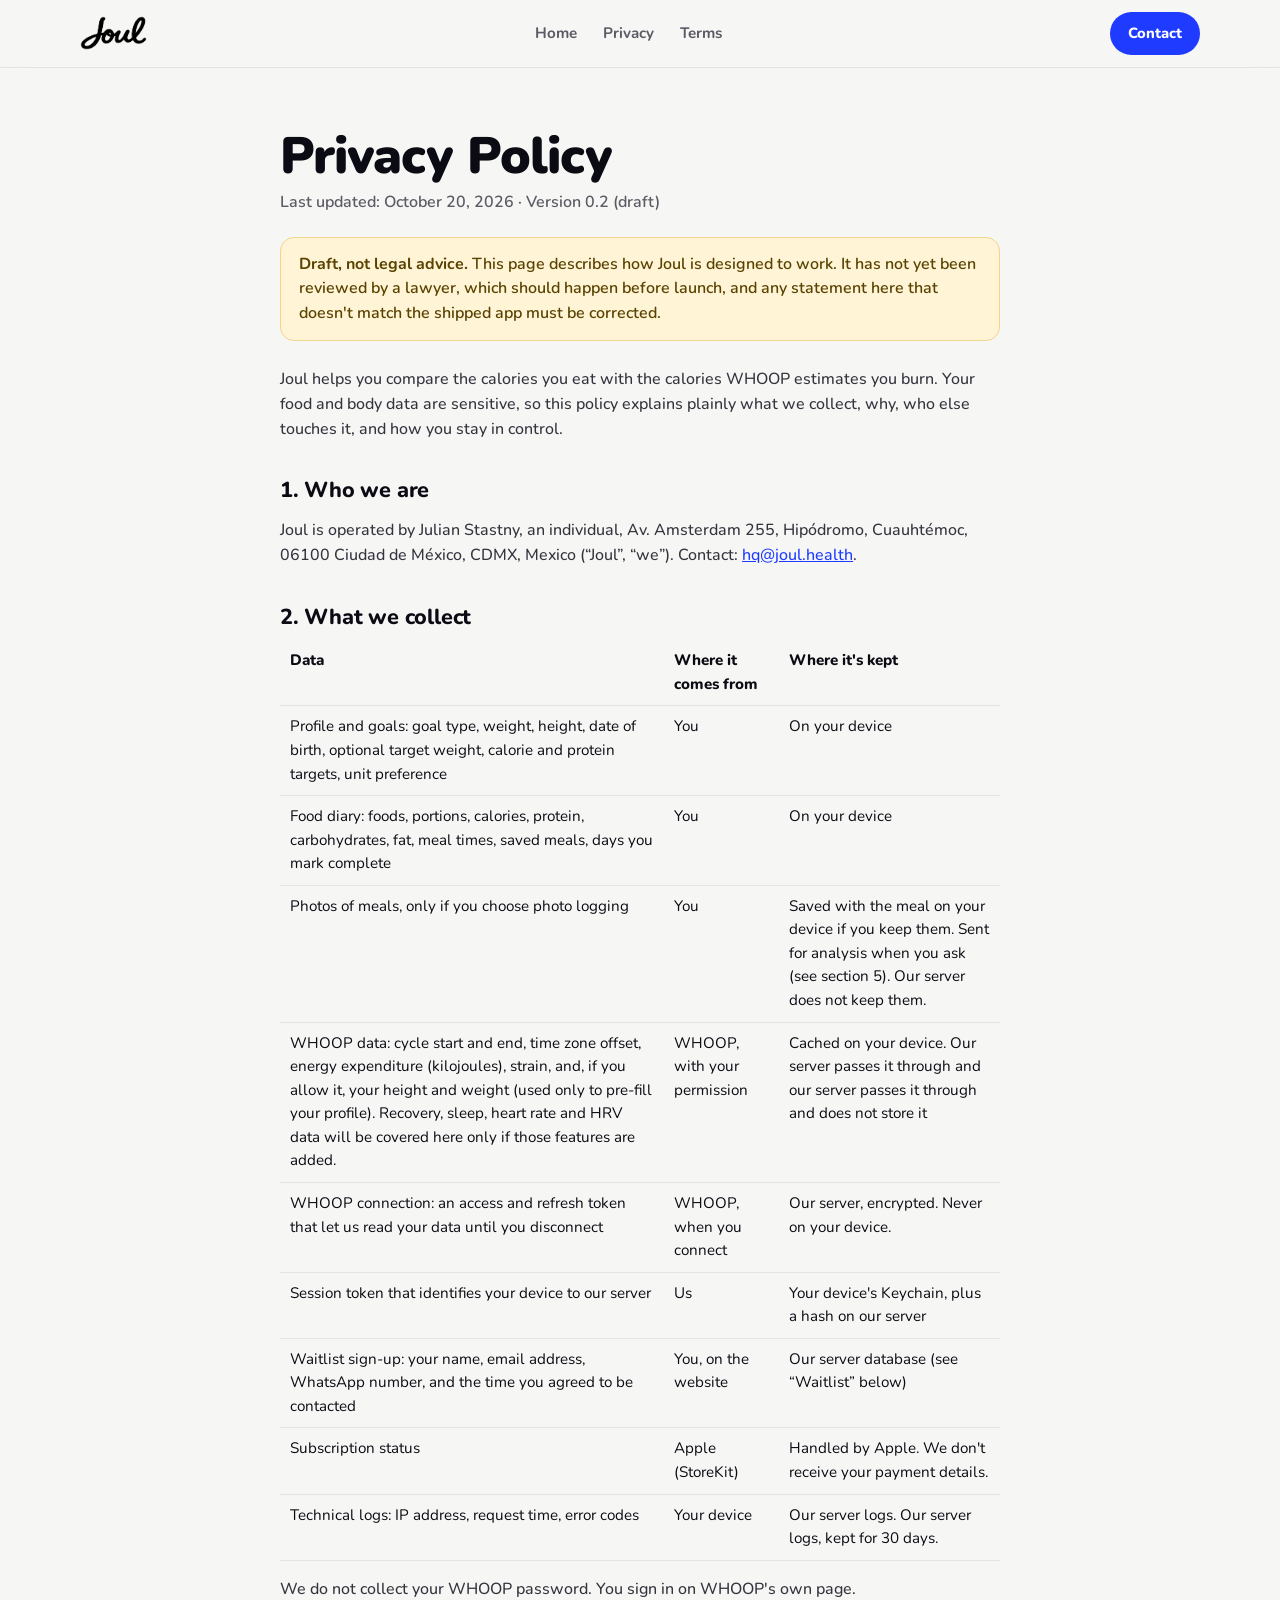
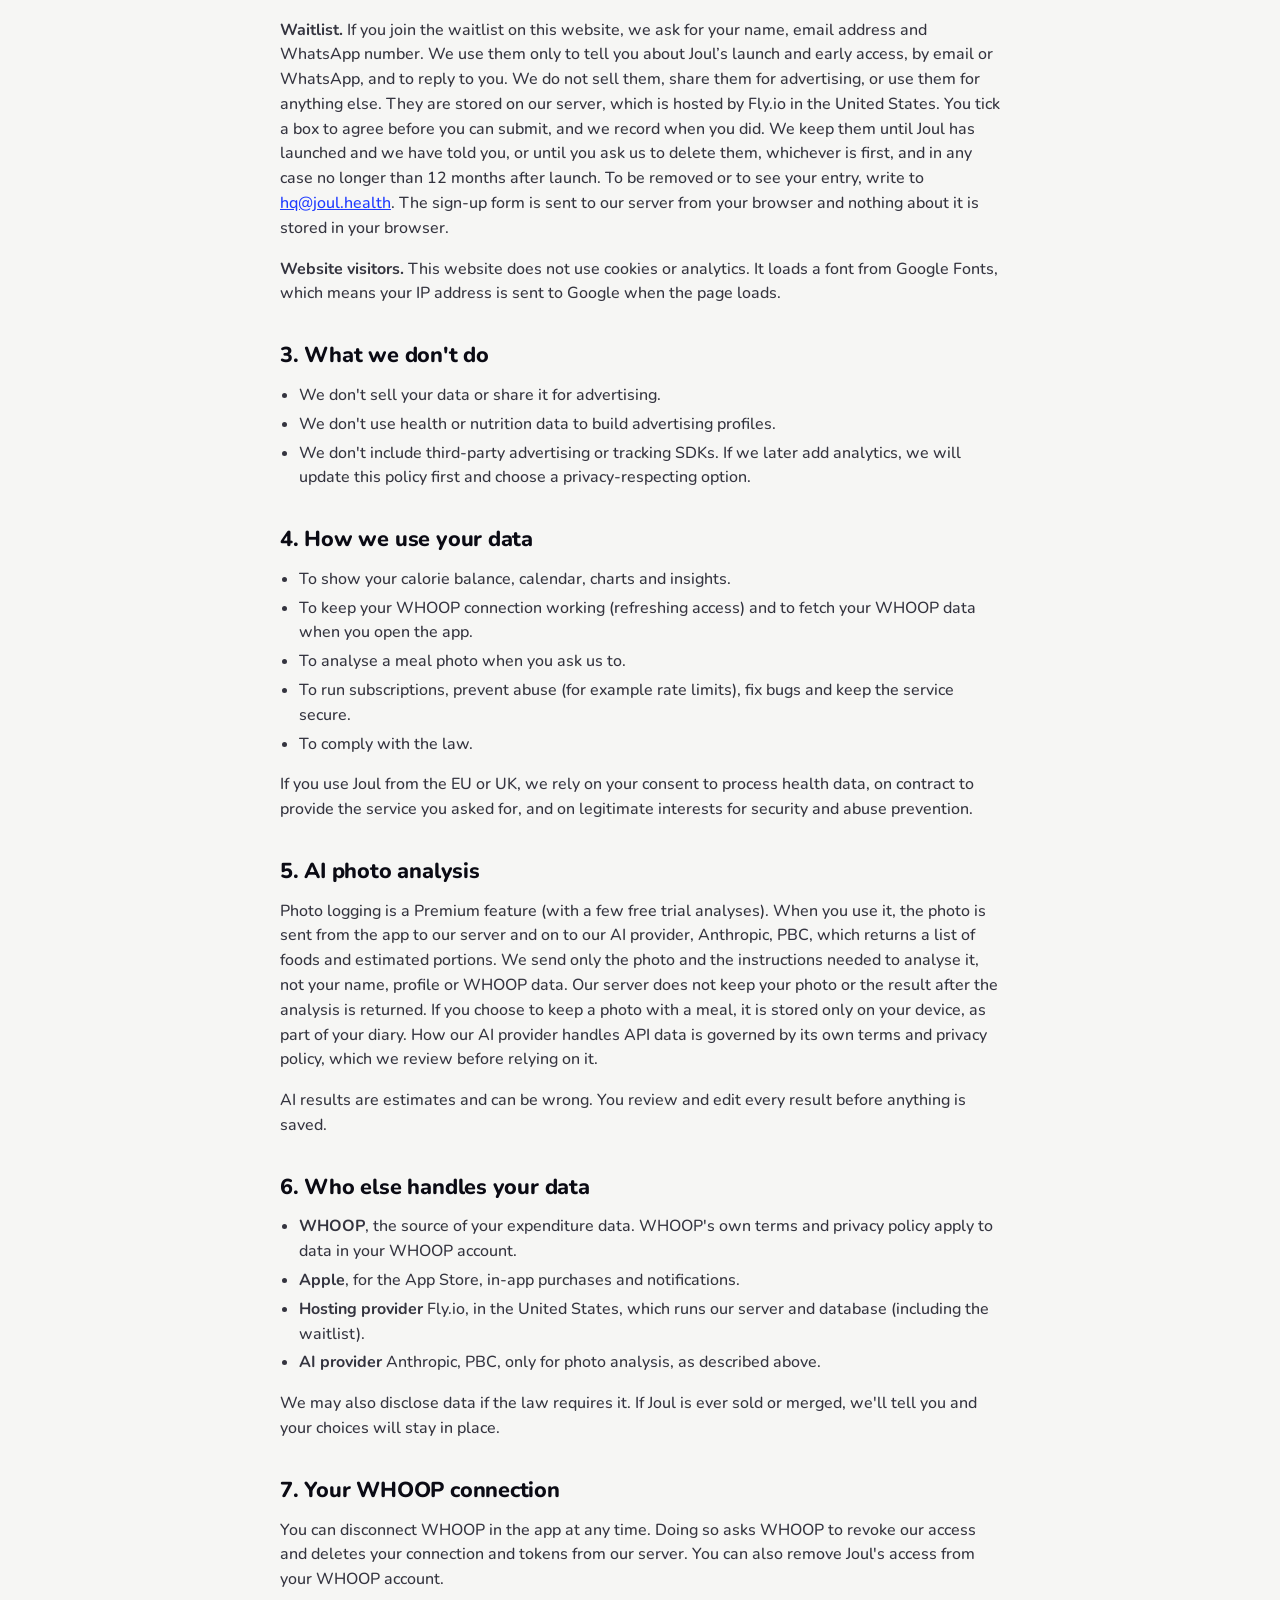
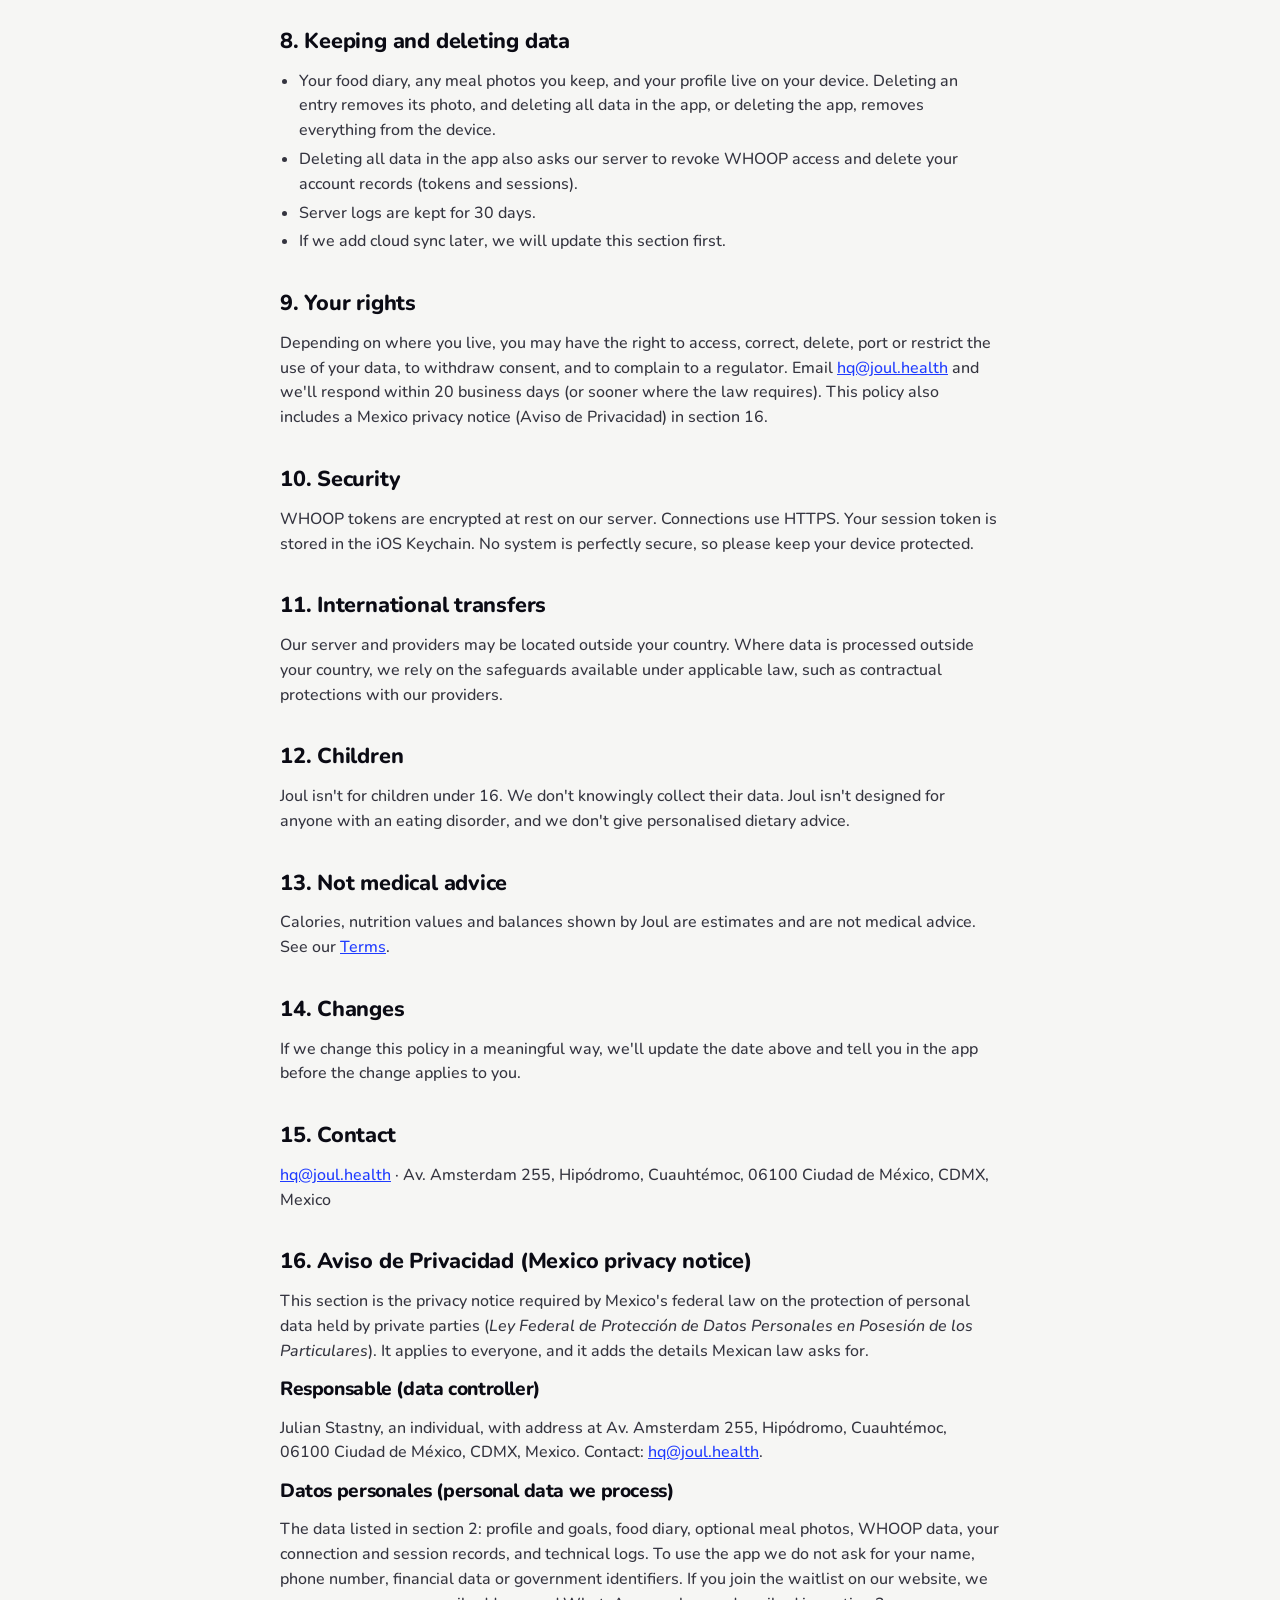
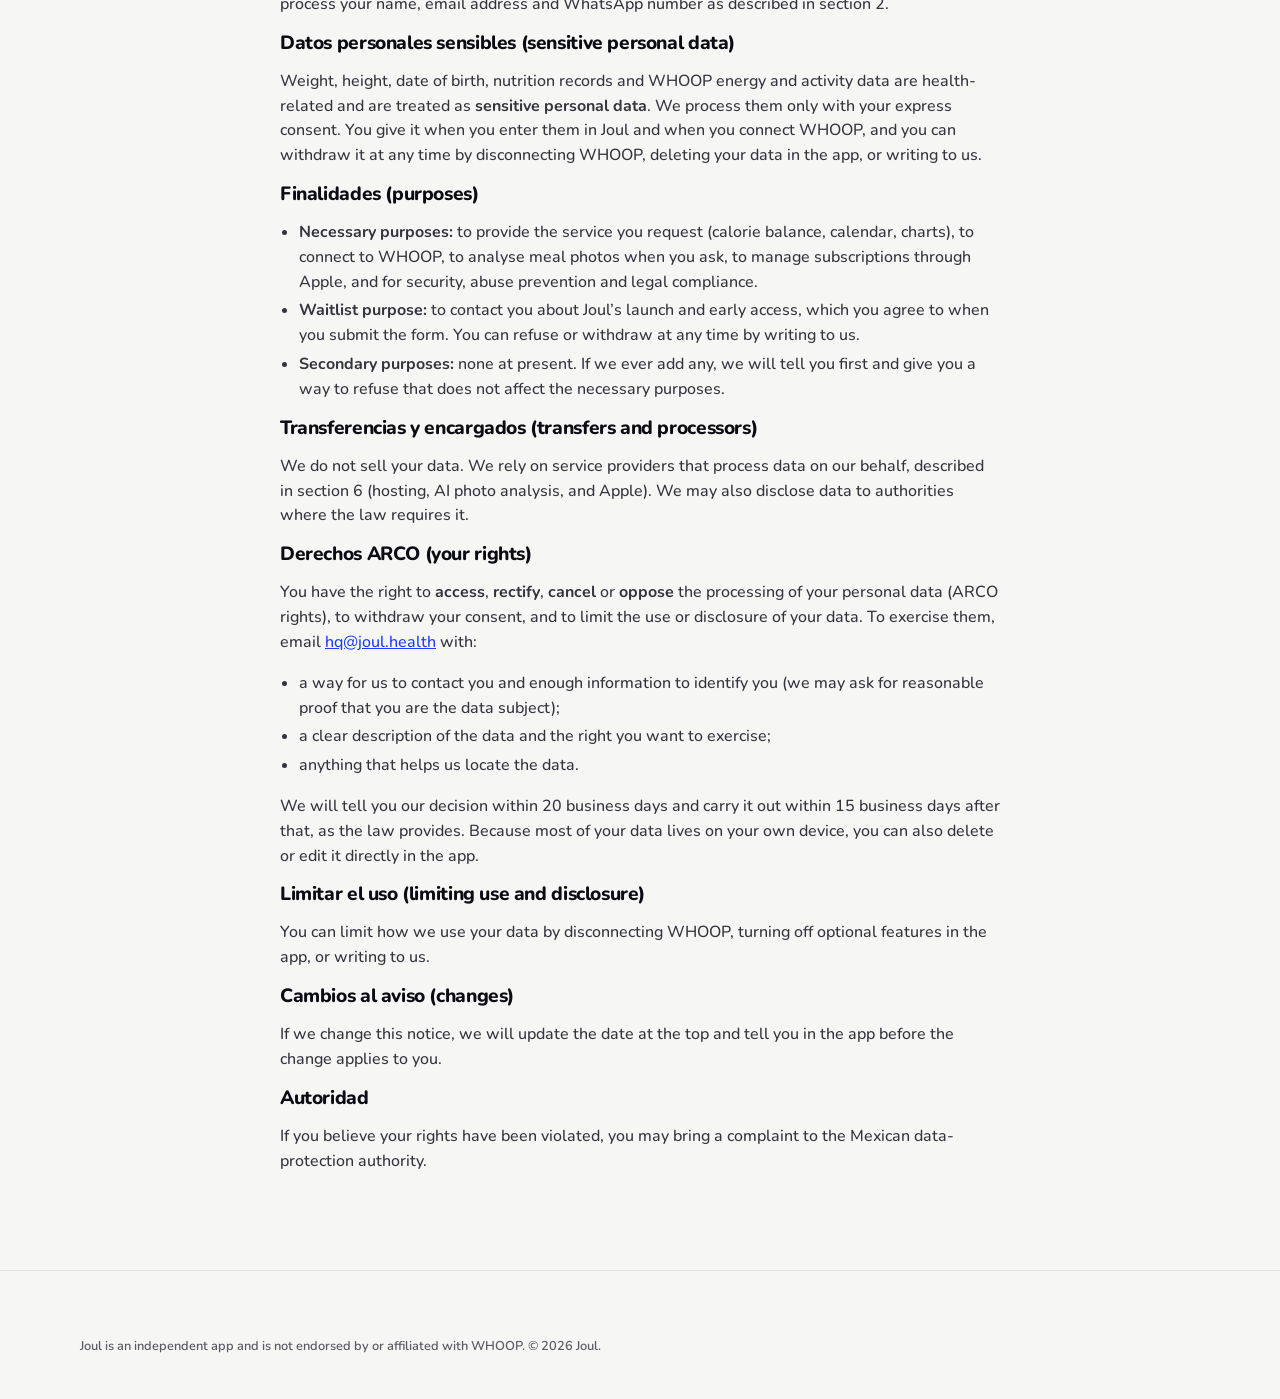
==== commit a50ec2c5: "Waitlist form (name, email, WhatsApp) backed by the Joul API; privacy page updated Co-Authored-By: C" ====
--- a/privacy.html
+++ b/privacy.html
@@ -31,10 +31,12 @@
 <tr><td>WHOOP data: cycle start and end, time zone offset, energy expenditure (kilojoules), strain, and, if you allow it, your height and weight (used only to pre-fill your profile). Recovery, sleep, heart rate and HRV data will be covered here only if those features are added.</td><td>WHOOP, with your permission</td><td>Cached on your device. Our server passes it through and our server passes it through and does not store it</td></tr>
 <tr><td>WHOOP connection: an access and refresh token that let us read your data until you disconnect</td><td>WHOOP, when you connect</td><td>Our server, encrypted. Never on your device.</td></tr>
 <tr><td>Session token that identifies your device to our server</td><td>Us</td><td>Your device's Keychain, plus a hash on our server</td></tr>
+<tr><td>Waitlist sign-up: your name, email address, WhatsApp number, and the time you agreed to be contacted</td><td>You, on the website</td><td>Our server database (see &ldquo;Waitlist&rdquo; below)</td></tr>
 <tr><td>Subscription status</td><td>Apple (StoreKit)</td><td>Handled by Apple. We don't receive your payment details.</td></tr>
 <tr><td>Technical logs: IP address, request time, error codes</td><td>Your device</td><td>Our server logs. Our server logs, kept for 30 days.</td></tr>
 </table>
 <p>We do not collect your WHOOP password. You sign in on WHOOP's own page.</p>
+<p id="waitlist"><b>Waitlist.</b> If you join the waitlist on this website, we ask for your name, email address and WhatsApp number. We use them only to tell you about Joul&rsquo;s launch and early access, by email or WhatsApp, and to reply to you. We do not sell them, share them for advertising, or use them for anything else. They are stored on our server, which is hosted by Fly.io in the United States. You tick a box to agree before you can submit, and we record when you did. We keep them until Joul has launched and we have told you, or until you ask us to delete them, whichever is first, and in any case no longer than 12 months after launch. To be removed or to see your entry, write to <a href="mailto:hq@joul.health">hq@joul.health</a>. The sign-up form is sent to our server from your browser and nothing about it is stored in your browser.</p>
 <p><b>Website visitors.</b> This website does not use cookies or analytics. It loads a font from Google Fonts, which means your IP address is sent to Google when the page loads.</p>
 
 <h2>3. What we don't do</h2>
@@ -62,7 +64,7 @@
 <ul>
 <li><b>WHOOP</b>, the source of your expenditure data. WHOOP's own terms and privacy policy apply to data in your WHOOP account.</li>
 <li><b>Apple</b>, for the App Store, in-app purchases and notifications.</li>
-<li><b>Hosting provider</b> a cloud hosting provider in the United States or the European Union, which runs our server and database.</li>
+<li><b>Hosting provider</b> Fly.io, in the United States, which runs our server and database (including the waitlist).</li>
 <li><b>AI provider</b> Anthropic, PBC, only for photo analysis, as described above.</li>
 </ul>
 <p>We may also disclose data if the law requires it. If Joul is ever sold or merged, we'll tell you and your choices will stay in place.</p>
@@ -106,7 +108,7 @@
 <p>Julian Stastny, an individual, with address at Av. Amsterdam 255, Hipódromo, Cuauhtémoc, 06100 Ciudad de México, CDMX, Mexico. Contact: <a href="mailto:hq@joul.health">hq@joul.health</a>.</p>
 
 <h3>Datos personales (personal data we process)</h3>
-<p>The data listed in section 2: profile and goals, food diary, optional meal photos, WHOOP data, your connection and session records, and technical logs. We do not ask for your name, phone number, financial data or government identifiers to use the app.</p>
+<p>The data listed in section 2: profile and goals, food diary, optional meal photos, WHOOP data, your connection and session records, and technical logs. To use the app we do not ask for your name, phone number, financial data or government identifiers. If you join the waitlist on our website, we process your name, email address and WhatsApp number as described in section 2.</p>
 
 <h3>Datos personales sensibles (sensitive personal data)</h3>
 <p>Weight, height, date of birth, nutrition records and WHOOP energy and activity data are health-related and are treated as <b>sensitive personal data</b>. We process them only with your express consent. You give it when you enter them in Joul and when you connect WHOOP, and you can withdraw it at any time by disconnecting WHOOP, deleting your data in the app, or writing to us.</p>
@@ -114,6 +116,7 @@
 <h3>Finalidades (purposes)</h3>
 <ul>
 <li><b>Necessary purposes:</b> to provide the service you request (calorie balance, calendar, charts), to connect to WHOOP, to analyse meal photos when you ask, to manage subscriptions through Apple, and for security, abuse prevention and legal compliance.</li>
+<li><b>Waitlist purpose:</b> to contact you about Joul&rsquo;s launch and early access, which you agree to when you submit the form. You can refuse or withdraw at any time by writing to us.</li>
 <li><b>Secondary purposes:</b> none at present. If we ever add any, we will tell you first and give you a way to refuse that does not affect the necessary purposes.</li>
 </ul>
 
--- a/style.css
+++ b/style.css
@@ -57,10 +57,10 @@
 /* phones */
 .showcase{padding:0 0 clamp(70px,10vw,130px);overflow:hidden}
 .phones{display:flex;justify-content:center;align-items:flex-end;gap:clamp(14px,3vw,40px)}
-.phone-unused{margin:0;width:clamp(170px,26vw,300px);aspect-ratio:9/19;background:#0b0b14;border-radius:38px;padding:9px;box-shadow:0 40px 80px -30px rgba(31,59,255,.35),0 0 0 1px rgba(0,0,0,.2) inset}
+.phone-unused{margin:0;width:clamp(130px,17.5vw,215px);aspect-ratio:9/19;background:#0b0b14;border-radius:38px;padding:9px;box-shadow:0 40px 80px -30px rgba(31,59,255,.35),0 0 0 1px rgba(0,0,0,.2) inset}
 .phone .screen{height:100%;background:var(--bg);border-radius:30px;padding:16px 12px;overflow:hidden;display:flex;flex-direction:column;gap:8px;font-size:clamp(.5rem,1.15vw,.78rem)}
-.p1{transform:translateY(0)}.p2{transform:translateY(-34px)}.p3{transform:translateY(0)}
-@media(max-width:700px){.p3{display:none}.p2{transform:none}}
+.p1,.p2,.p4,.p5{transform:translateY(0)}.p3{transform:translateY(-34px)}
+@media(max-width:700px){.p3,.p4,.p5{display:none}}
 .s-title{display:flex;align-items:baseline;gap:4px;font-weight:900;font-size:1.9em;letter-spacing:-.02em;white-space:nowrap}
 .s-title img{height:2.3em;width:auto;transform:translateY(.35em)}
 .s-title.small{font-size:1.45em}
@@ -160,9 +160,9 @@
 /* reveal */
 .reveal{opacity:0;transform:translateY(22px);transition:opacity .7s ease,transform .7s ease}
 .reveal.in{opacity:1;transform:none}
-.p2.reveal.in{transform:translateY(-34px)}
+.p3.reveal.in{transform:translateY(-34px)}
 @media(max-width:700px){.p2.reveal.in{transform:none}}
-@media(prefers-reduced-motion:reduce){.reveal{opacity:1;transform:none;transition:none}.p2.reveal{transform:translateY(-34px)}html{scroll-behavior:auto}.btn{transition:none}}
+@media(prefers-reduced-motion:reduce){.reveal{opacity:1;transform:none;transition:none}.p3.reveal{transform:translateY(-34px)}html{scroll-behavior:auto}.btn{transition:none}}
 .s-title.small span:last-child{margin-left:-.35em}
 
 /* legal pages */
@@ -183,7 +183,7 @@
 .eyebrow{display:inline-block;margin:0 0 22px;padding:8px 16px;border-radius:999px;background:rgba(255,255,255,.16);border:1px solid rgba(255,255,255,.38);font-weight:800;font-size:clamp(.85rem,2vw,1rem);letter-spacing:.01em;backdrop-filter:blur(6px)}
 
 /* real iPhone frames around real screenshots */
-.iphone{position:relative;margin:0;width:clamp(170px,26vw,300px);aspect-ratio:1206/2622;padding:clamp(5px,.9vw,10px);border-radius:clamp(30px,5.2vw,54px);
+.iphone{position:relative;margin:0;width:clamp(130px,17.5vw,215px);aspect-ratio:1206/2622;padding:clamp(5px,.9vw,10px);border-radius:clamp(30px,5.2vw,54px);
   background:linear-gradient(145deg,#3a3c42,#15161a 45%,#2b2d33);
   box-shadow:0 0 0 1.5px #5a5d66 inset,0 0 0 clamp(1px,.2vw,2px) #0b0b0e,0 40px 80px -28px rgba(31,59,255,.45),0 18px 40px -20px rgba(0,0,0,.5)}
 .iphone img{display:block;width:100%;height:100%;object-fit:cover;border-radius:clamp(25px,4.3vw,44px);background:#fff}
@@ -191,3 +191,26 @@
 .iphone::before{left:-3px;top:18%;height:7%;box-shadow:0 clamp(24px,5vw,52px) 0 #2a2c31,0 clamp(54px,10vw,104px) 0 #2a2c31}
 .iphone::after{right:-3px;top:27%;height:12%}
 .shots-note{margin-top:28px}
+
+.data-by{display:flex;align-items:center;justify-content:center;gap:8px;margin:20px 0 0}
+.data-by span{font-size:.62rem;font-weight:900;letter-spacing:.08em;text-transform:uppercase}
+.data-by img{display:block;width:110px;height:auto}
+
+/* Waitlist form */
+.anchor{position:relative;top:-90px}
+.waitlist{max-width:440px;margin:0 auto;text-align:left;display:grid;gap:14px}
+.waitlist .field{display:grid;gap:6px}
+.waitlist label{font-weight:800;font-size:.9rem}
+.waitlist input[type=text],.waitlist input[type=email],.waitlist input[type=tel]{width:100%;padding:14px 16px;border-radius:14px;border:2px solid transparent;background:#fff;color:var(--ink);font:inherit;font-weight:600}
+.waitlist input:focus-visible{outline:3px solid #fff;outline-offset:2px}
+.waitlist small{color:rgba(255,255,255,.8);font-weight:600}
+.waitlist .consent{display:flex;gap:10px;align-items:flex-start;font-weight:600;font-size:.85rem;line-height:1.4;color:rgba(255,255,255,.92)}
+.waitlist .consent input{margin-top:3px;width:18px;height:18px;flex:none;accent-color:#fff}
+.waitlist .consent a{color:#fff}
+.waitlist .hp{position:absolute;left:-9999px;width:1px;height:1px;overflow:hidden}
+.waitlist .btn{width:100%;margin-top:4px}
+.waitlist .btn[disabled]{opacity:.7;cursor:progress}
+.form-status{margin:0;min-height:1.4em;font-weight:700;text-align:center}
+.form-status.error{color:#ffd7d7}
+.waitlist.done .field,.waitlist.done .consent,.waitlist.done .btn{display:none}
+.waitlist .field.invalid input{border-color:#ffb3b3}
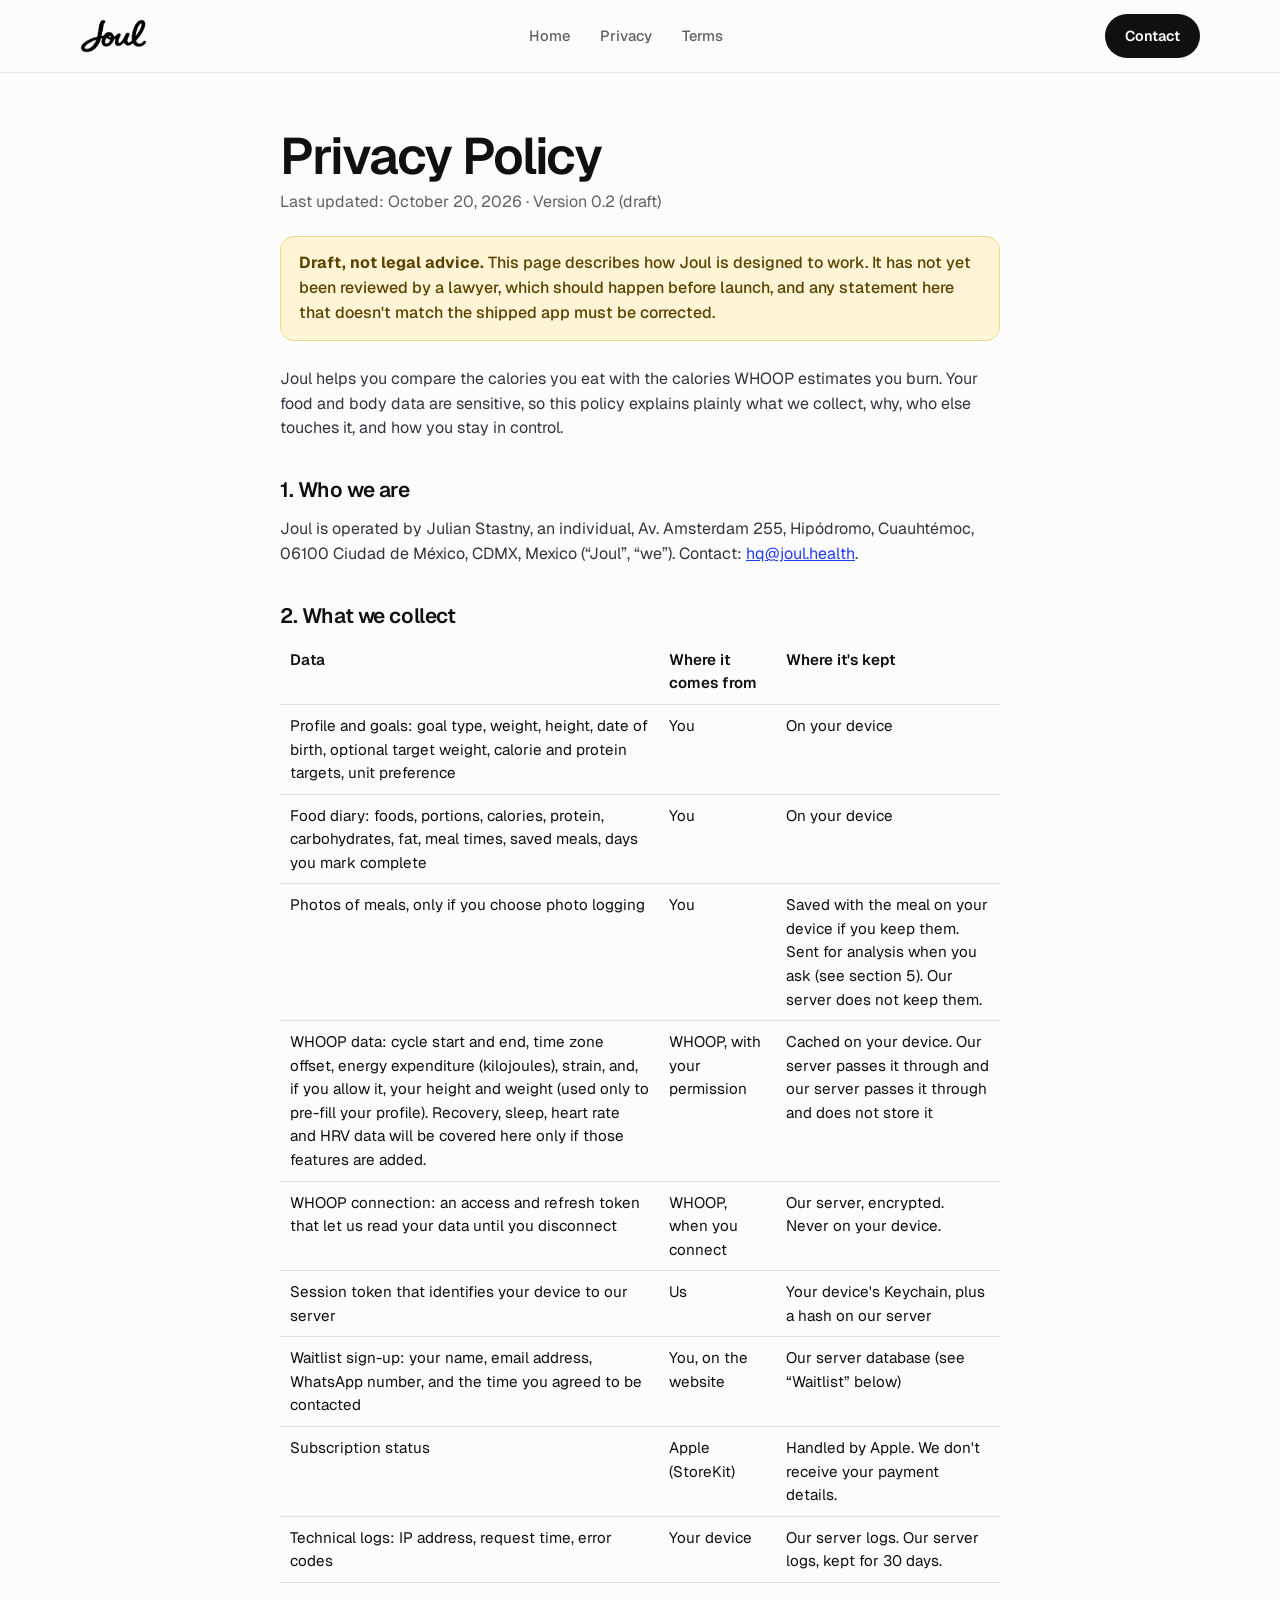
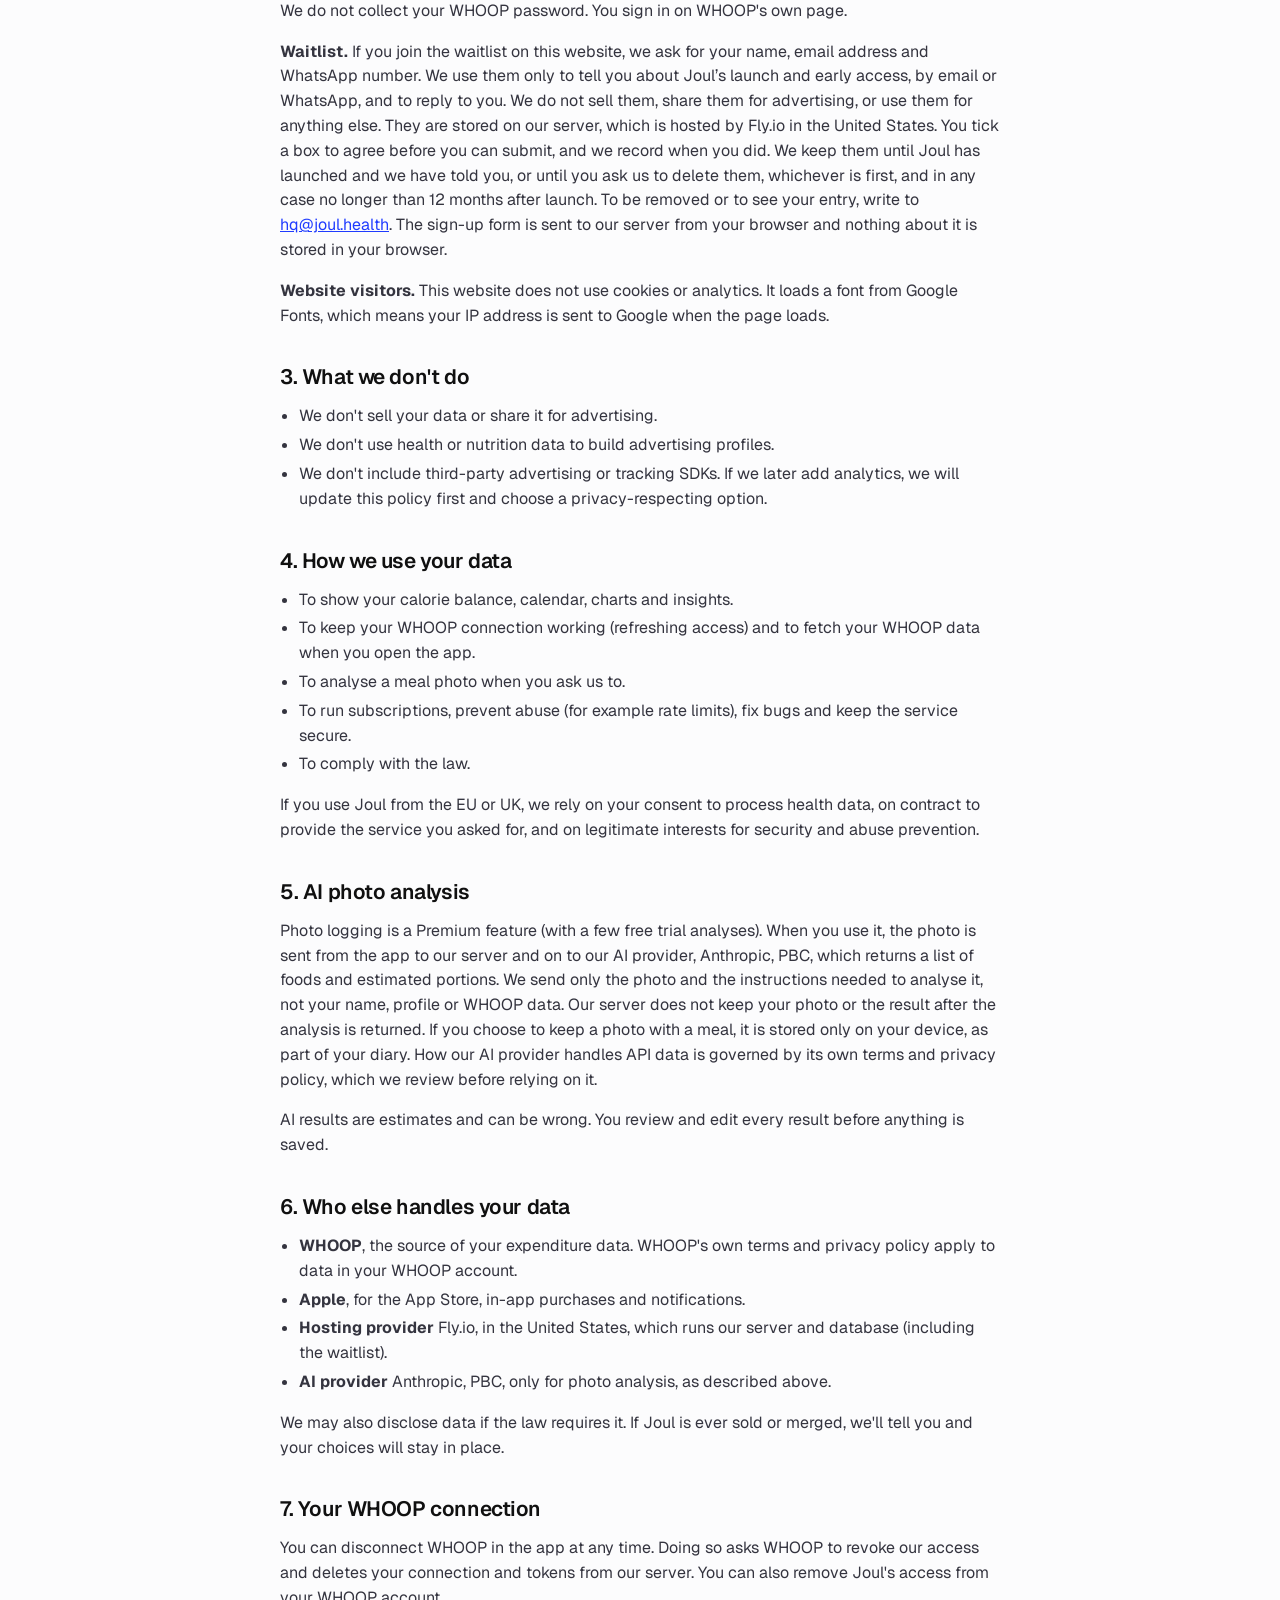
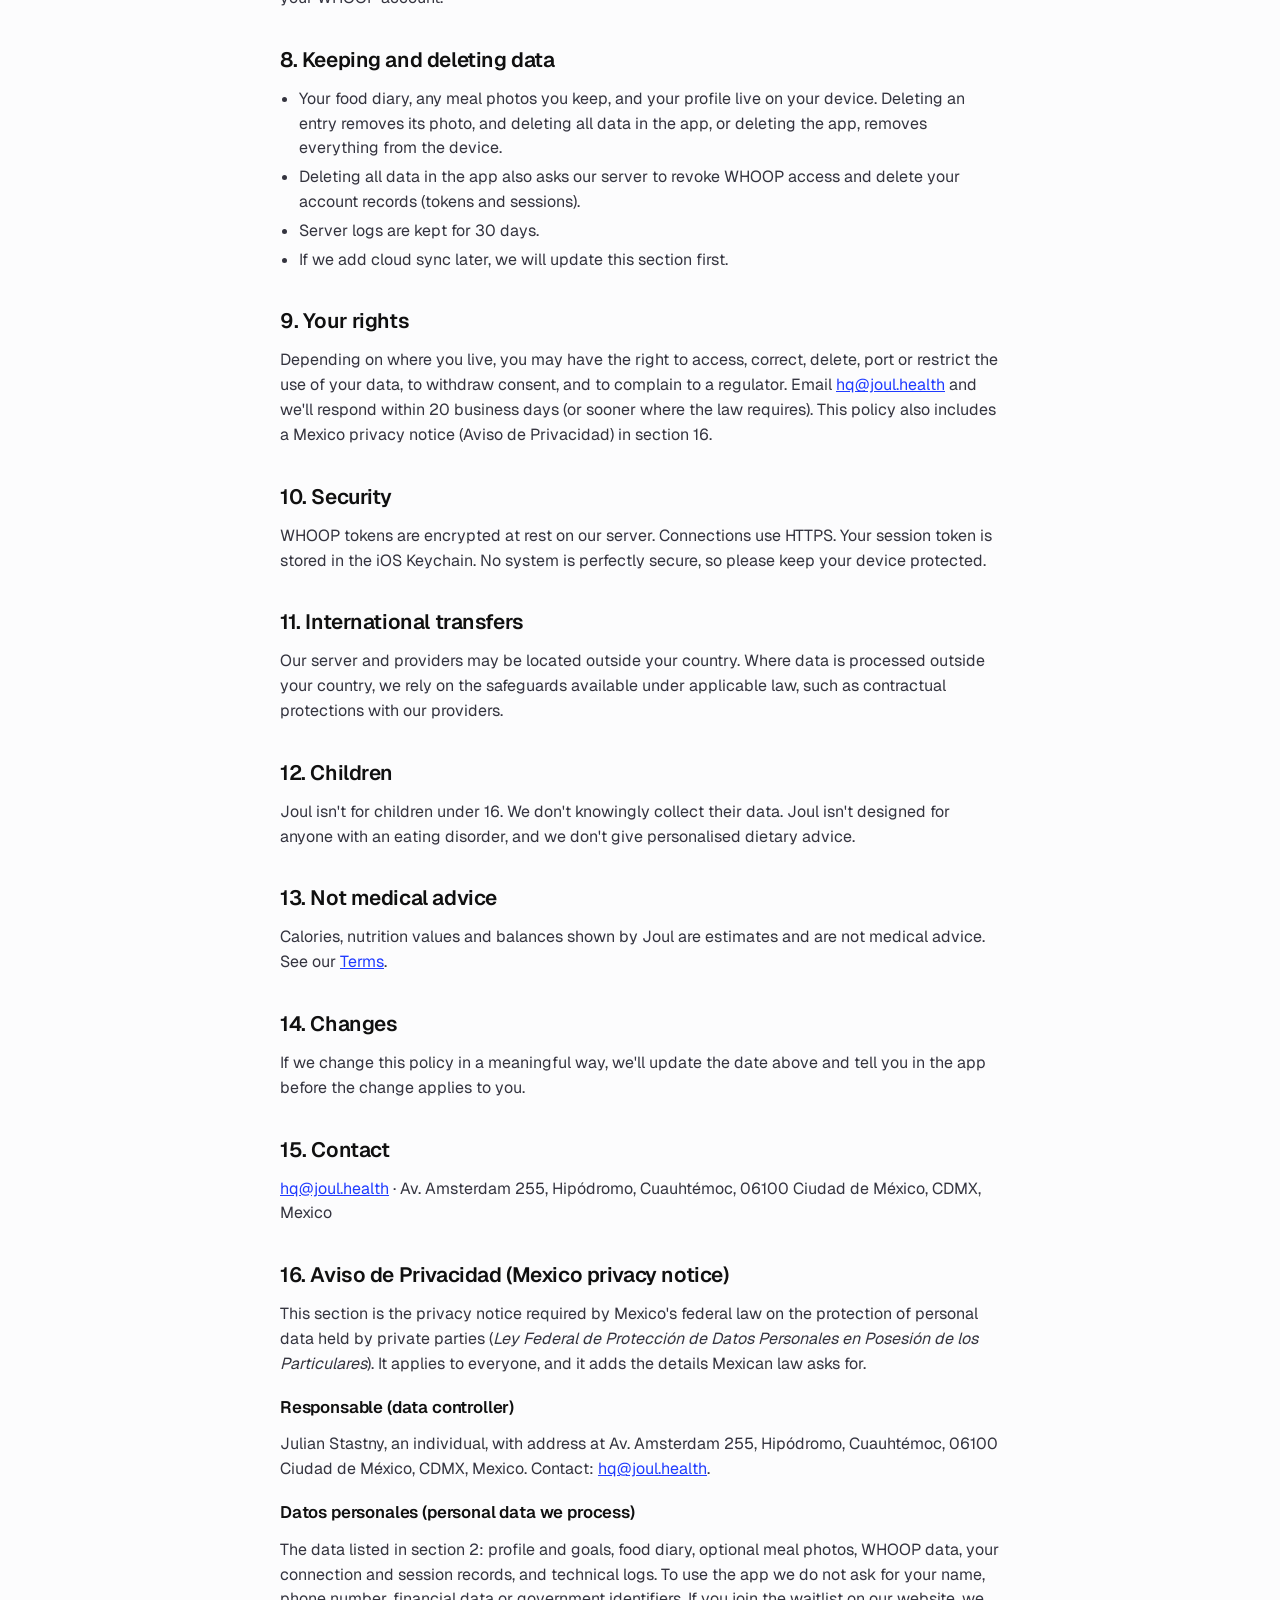
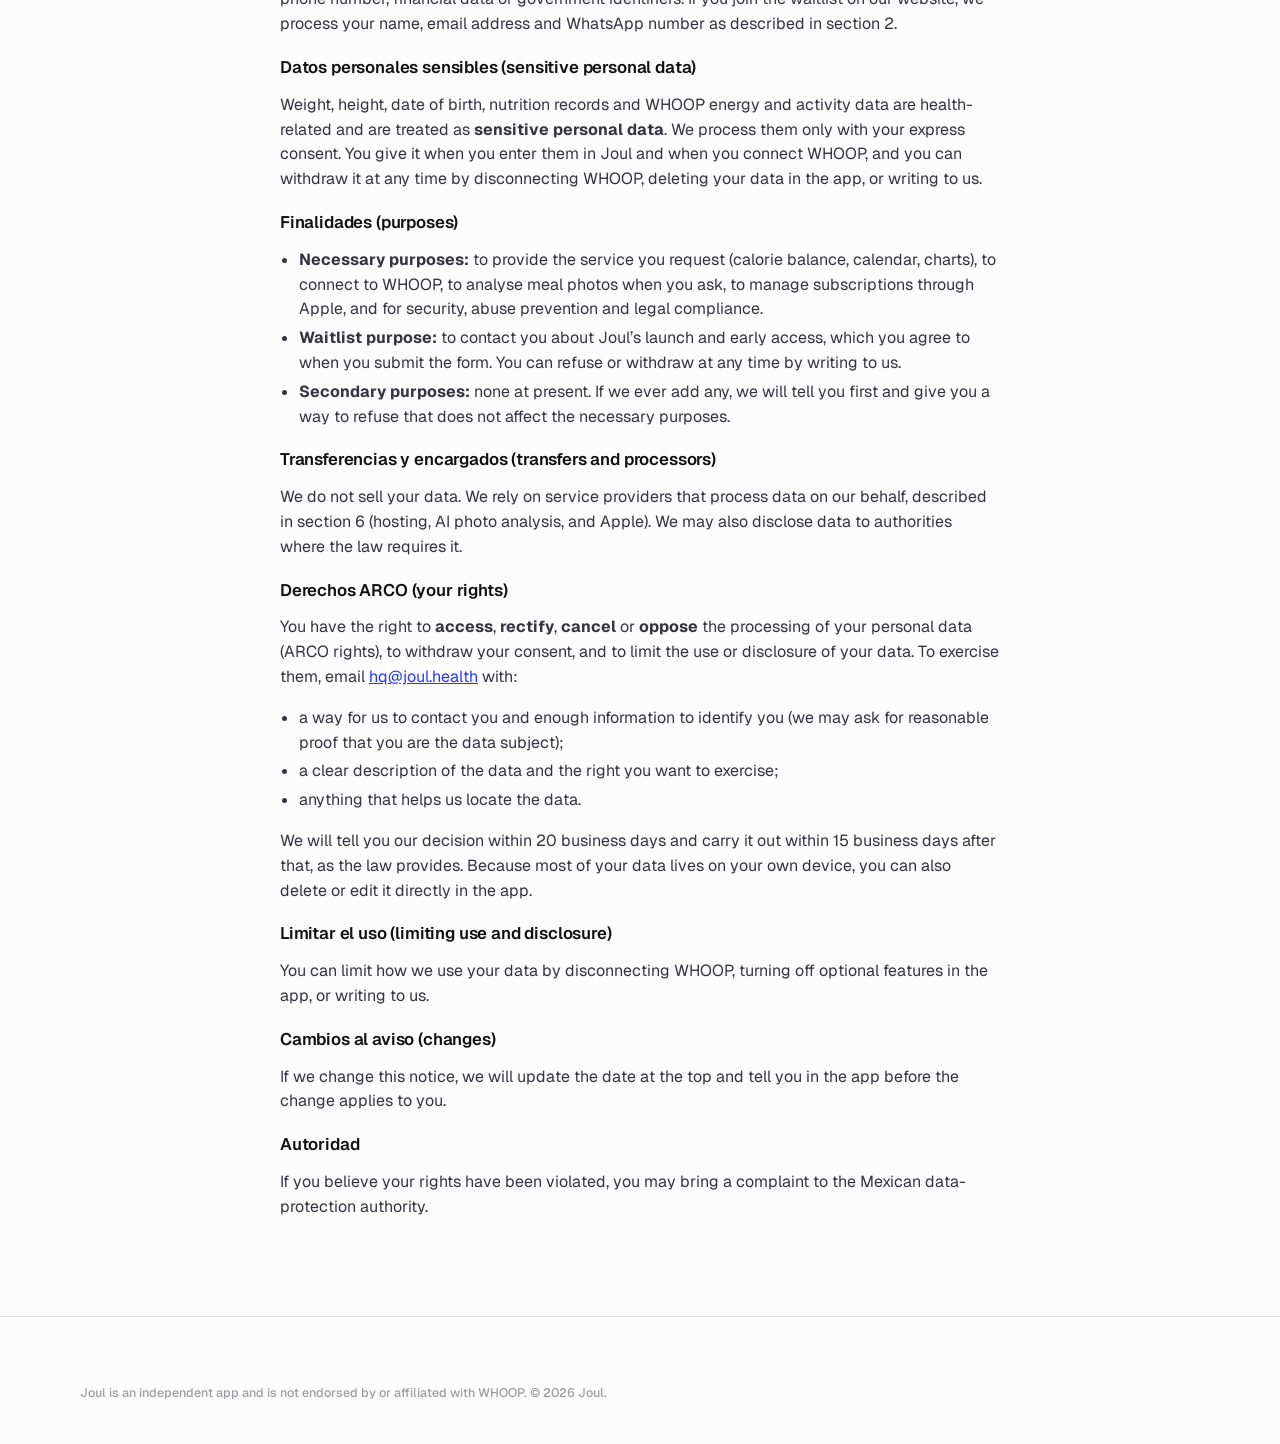
==== commit 7ecf4470: "Redesign: superfocus-inspired layout, Geist type, near-black pills, single blue accent Co-Authored-B" ====
--- a/privacy.html
+++ b/privacy.html
@@ -6,11 +6,11 @@
 <meta name="robots" content="noindex">
 <title>Privacy Policy · Joul</title>
 <link rel="icon" href="assets/app-icon.png">
-<link href="https://fonts.googleapis.com/css2?family=Nunito:wght@500;600;700;800;900&display=swap" rel="stylesheet">
-<link rel="stylesheet" href="style.css">
+<link href="https://fonts.googleapis.com/css2?family=Geist:wght@400;500;600;700&display=swap" rel="stylesheet">
+<link rel="stylesheet" href="style.css?v=3">
 </head>
 <body>
-<header class="nav"><a class="brand" href="index.html" aria-label="Joul home"><img src="assets/logo-black.png" alt="Joul" class="logo"></a><nav aria-label="Primary"><a href="index.html">Home</a><a href="privacy.html">Privacy</a><a href="terms.html">Terms</a></nav><a class="btn btn-small" href="mailto:hq@joul.health">Contact</a></header>
+<header class="nav"><a class="brand" href="index.html" aria-label="Joul home"><img src="assets/logo-black.png" alt="Joul" class="logo"></a><nav aria-label="Primary"><a href="index.html">Home</a><a href="privacy.html">Privacy</a><a href="terms.html">Terms</a></nav><a class="pill pill-dark" href="mailto:hq@joul.health">Contact</a></header>
 <main class="doc">
 
 <h1>Privacy Policy</h1>
--- a/style.css
+++ b/style.css
@@ -1,216 +1,192 @@
+/* Joul · brand direction: calm, white, near-black pills, one blue accent (after superfocus.me) */
 :root{
-  --blue:#1F3BFF; --blue-dark:#1429C9; --ink:#0B0B14; --mute:#5B5B66; --bg:#F6F6F4; --card:#fff; --line:rgba(11,11,20,.08);
-  --radius:22px; --maxw:1120px;
+  --blue:#1F3BFF; --ink:#101010; --mute:#616165; --faint:#9e9ea2; --bg:#fcfcfd; --card:#fff; --raise:#f6f6f7;
+  --line:#e0e0e3; --line-soft:#e8e8e8; --radius:28px; --maxw:1120px;
 }
 *{box-sizing:border-box}
 html{scroll-behavior:smooth}
-body{margin:0;font-family:'Nunito',ui-rounded,'SF Pro Rounded',system-ui,-apple-system,'Segoe UI',sans-serif;color:var(--ink);background:var(--bg);line-height:1.55;-webkit-font-smoothing:antialiased}
+body{margin:0;font-family:'Geist',ui-sans-serif,system-ui,-apple-system,'Segoe UI',Roboto,sans-serif;color:var(--ink);background:var(--bg);line-height:1.55;-webkit-font-smoothing:antialiased}
 img{max-width:100%;display:block}
 a{color:inherit}
 .wrap{width:min(var(--maxw),calc(100% - 40px));margin-inline:auto}
 .blue{color:var(--blue)}
 .fine{font-size:.85rem;color:var(--mute);margin:.6rem 0 0}
 .fine.center{text-align:center;margin-top:1.4rem}
-h1,h2,h3{line-height:1.05;letter-spacing:-.02em;margin:0}
-h2{font-size:clamp(2.2rem,5.5vw,4rem);font-weight:900}
-h3{font-size:1.2rem;font-weight:800}
+h1,h2,h3{margin:0;font-weight:600;letter-spacing:-.035em;line-height:1.06;color:var(--ink)}
 
-/* nav */
-.nav{position:fixed;inset:0 0 auto 0;z-index:20;display:flex;align-items:center;justify-content:space-between;gap:16px;padding:12px max(20px,calc((100% - var(--maxw))/2));background:rgba(246,246,244,.82);backdrop-filter:saturate(1.4) blur(14px);border-bottom:1px solid var(--line)}
-.brand .logo{height:34px;width:auto}
-.nav nav{display:flex;gap:26px;font-weight:700;font-size:.95rem}
+/* buttons */
+.pill{display:inline-flex;align-items:center;justify-content:center;padding:11px 20px;border-radius:999px;font-weight:600;font-size:.9rem;text-decoration:none;border:0;cursor:pointer;font-family:inherit;transition:transform .15s ease,background .15s ease}
+.pill:hover{transform:translateY(-1px)}
+.pill-dark{background:var(--ink);color:#fff}
+.pill-dark:hover{background:#2a2a2a}
+.pill-light{background:#fff;color:var(--ink)}
+.pill-lg{padding:15px 28px;font-size:1rem}
+
+/* announcement bar + nav */
+.topbar{background:var(--ink);color:#fff;display:flex;align-items:center;justify-content:center;gap:16px;padding:9px 20px;font-size:.85rem;font-weight:600;flex-wrap:wrap;text-align:center}
+.topbar p{margin:0}
+.topbar .pill{padding:7px 16px;font-size:.82rem}
+.nav{position:sticky;top:0;z-index:20;display:flex;align-items:center;justify-content:space-between;gap:16px;padding:14px max(20px,calc((100% - var(--maxw))/2));background:rgba(252,252,253,.86);backdrop-filter:saturate(1.4) blur(14px);border-bottom:1px solid var(--line-soft)}
+.logo{height:34px;width:auto}
+.nav nav{display:flex;gap:30px;font-weight:500;font-size:.92rem}
 .nav nav a{text-decoration:none;color:var(--mute)}
 .nav nav a:hover{color:var(--ink)}
-@media(max-width:760px){.nav nav{display:none}}
-
-/* buttons */
-.btn{display:inline-flex;align-items:center;justify-content:center;padding:14px 26px;border-radius:999px;background:var(--blue);color:#fff;font-weight:800;text-decoration:none;border:0;transition:transform .15s ease,background .15s ease;cursor:pointer}
-.btn:hover{transform:translateY(-1px);background:var(--blue-dark)}
-.btn-small{padding:10px 18px;font-size:.92rem}
-.btn-light{background:#fff;color:var(--blue)}
-.btn-light:hover{background:#eef0ff}
-.btn-ghost{background:rgba(255,255,255,.14);color:#fff;border:1px solid rgba(255,255,255,.5)}
-.btn-ghost:hover{background:rgba(255,255,255,.24)}
+@media(max-width:760px){.nav nav{display:none}.topbar{font-size:.78rem}}
 
 /* hero */
-.hero{position:relative;min-height:100svh;display:grid;place-items:center;color:#fff;overflow:hidden;background:radial-gradient(120% 90% at 20% 10%,#4a63ff 0%,var(--blue) 45%,#0e1fa8 100%)}
-.hero-media{position:absolute;inset:0}
-.hero-media video{width:100%;height:100%;object-fit:cover;object-position:32% 40%}
-.hero-shade{position:absolute;inset:0;background:linear-gradient(180deg,rgba(10,20,120,.30) 0%,rgba(10,20,140,.50) 50%,rgba(8,14,90,.82) 100%)}
-.hero-inner{position:relative;z-index:1;width:min(860px,calc(100% - 40px));padding:120px 0 80px;text-align:center}
-.hero-logo{height:64px;margin:0 auto 26px;filter:brightness(0) invert(1)}
-.hero h1{font-size:clamp(2.8rem,8.5vw,6rem);font-weight:900;text-wrap:balance}
-.lede{font-size:clamp(1.05rem,2.2vw,1.3rem);max-width:640px;margin:22px auto 30px;color:rgba(255,255,255,.92);font-weight:600}
-.cta-row{display:flex;gap:12px;justify-content:center;flex-wrap:wrap}
-.hero .fine{color:rgba(255,255,255,.8)}
+.hero{text-align:center;padding:clamp(48px,8vw,92px) 0 clamp(36px,5vw,56px)}
+.chip{display:inline-flex;align-items:center;gap:10px;margin:0 0 26px;padding:7px 14px;border-radius:999px;background:#fff;border:1px solid var(--line);font-size:.85rem;font-weight:500;color:var(--mute)}
+.chip .dot{width:8px;height:8px;border-radius:50%;background:var(--blue)}
+.hero h1{font-size:clamp(2.6rem,7.4vw,5.2rem);letter-spacing:-.045em;line-height:1.02}
+.ul{position:relative;display:inline-block;white-space:nowrap}
+.ul svg{position:absolute;left:-3%;bottom:-.2em;width:106%;height:.32em;overflow:visible}
+.ul path{fill:none;stroke:var(--blue);stroke-width:5;stroke-linecap:round;vector-effect:non-scaling-stroke}
+.lede{max-width:600px;margin:26px auto 30px;font-size:clamp(1rem,2vw,1.15rem);color:var(--mute)}
+.micro{margin:14px 0 0;font-size:.85rem;color:var(--faint)}
 
-/* stacked statements */
-.stack{padding:clamp(70px,12vw,140px) 20px;text-align:center}
-.stack p{margin:0;font-size:clamp(3.4rem,13vw,10rem);font-weight:900;line-height:.95;letter-spacing:-.04em;color:var(--ink)}
-.stack p:nth-child(1){color:#c7c7cf}
-.stack p:nth-child(2){color:#8a8a95}
-.stack .accent{color:var(--blue)}
+/* big rounded stage */
+.stage{position:relative;border-radius:36px;overflow:hidden;aspect-ratio:16/8;background:linear-gradient(160deg,#4a63ff,var(--blue) 55%,#0e1fa8);border:1px solid var(--line)}
+.stage video{position:absolute;inset:0;width:100%;height:100%;object-fit:cover}
+.stage::after{content:"";position:absolute;inset:0;background:linear-gradient(180deg,rgba(31,59,255,.05),rgba(10,16,80,.28))}
+@media(max-width:700px){.stage{aspect-ratio:4/3;border-radius:26px}}
 
-.intro{text-align:center;padding:0 0 clamp(60px,9vw,110px)}
-.intro .sub{max-width:660px;margin:22px auto 0;color:var(--mute);font-size:1.15rem;font-weight:600}
+/* feature rows */
+.features{padding:clamp(70px,10vw,130px) 0 20px}
+.kicker{text-align:center;margin:0 0 14px;font-size:.85rem;font-weight:600;letter-spacing:.02em;color:var(--blue)}
+.section-title{text-align:center;font-size:clamp(2rem,4.6vw,3.4rem);max-width:820px;margin:0 auto}
+.feature{display:grid;grid-template-columns:1fr 1fr;gap:clamp(24px,5vw,72px);align-items:center;margin-top:clamp(56px,8vw,110px)}
+.feature.rev .copy{order:2}
+.feature .copy{max-width:470px}
+.feature.rev .copy{justify-self:end}
+.ico{display:inline-flex;align-items:center;justify-content:center;width:46px;height:46px;border-radius:14px;background:#eef0ff;margin-bottom:20px}
+.ico svg{width:24px;height:24px;fill:none;stroke:var(--blue);stroke-width:1.8;stroke-linecap:round;stroke-linejoin:round}
+.feature h2{font-size:clamp(1.9rem,3.8vw,2.9rem)}
+.feature p{color:var(--mute);margin:18px 0 26px;font-size:1.02rem}
+.tag{font-style:normal;font-size:.7rem;font-weight:700;letter-spacing:.04em;text-transform:uppercase;background:#eef0ff;color:var(--blue);padding:3px 8px;border-radius:999px;vertical-align:middle;margin:0 2px}
+.panel{background:var(--raise);border:1px solid var(--line-soft);border-radius:var(--radius);padding:clamp(24px,4vw,48px) 20px;display:flex;flex-direction:column;align-items:center;gap:16px;overflow:hidden}
+.credit{margin:0;font-size:.75rem;color:var(--faint);text-align:center}
+.credit a{color:var(--mute)}
+.data-by{display:flex;align-items:center;gap:8px;margin:22px 0 0;font-size:.7rem;font-weight:700;letter-spacing:.06em;text-transform:uppercase;color:var(--mute)}
+.feature .data-by{margin:0}
+@media(max-width:820px){
+  .feature{grid-template-columns:1fr}
+  .feature.rev .copy{order:0;justify-self:start}
+  .feature .copy{max-width:none}
+}
 
-/* phones */
-.showcase{padding:0 0 clamp(70px,10vw,130px);overflow:hidden}
-.phones{display:flex;justify-content:center;align-items:flex-end;gap:clamp(14px,3vw,40px)}
-.phone-unused{margin:0;width:clamp(130px,17.5vw,215px);aspect-ratio:9/19;background:#0b0b14;border-radius:38px;padding:9px;box-shadow:0 40px 80px -30px rgba(31,59,255,.35),0 0 0 1px rgba(0,0,0,.2) inset}
-.phone .screen{height:100%;background:var(--bg);border-radius:30px;padding:16px 12px;overflow:hidden;display:flex;flex-direction:column;gap:8px;font-size:clamp(.5rem,1.15vw,.78rem)}
-.p1,.p2,.p4,.p5{transform:translateY(0)}.p3{transform:translateY(-34px)}
-@media(max-width:700px){.p3,.p4,.p5{display:none}}
-.s-title{display:flex;align-items:baseline;gap:4px;font-weight:900;font-size:1.9em;letter-spacing:-.02em;white-space:nowrap}
-.s-title img{height:2.3em;width:auto;transform:translateY(.35em)}
-.s-title.small{font-size:1.45em}
-.s-date{color:var(--mute);font-weight:700;margin-top:-2px}
-.s-card{background:#fff;border-radius:14px;padding:10px;display:flex;flex-direction:column;gap:5px}
-.s-row{display:flex;justify-content:space-between;align-items:center}
-.s-mute{color:var(--mute)}
-.s-strong,.strong{font-weight:800}
-.chip{background:#ececf0;border-radius:8px;padding:1px 7px;font-weight:700;font-size:.85em}
-.s-big{font-size:3.2em;font-weight:900;letter-spacing:-.03em;color:var(--blue);line-height:1;font-variant-numeric:tabular-nums}
-.s-big small{font-size:.35em;color:var(--mute);font-weight:700}
-.s-state{color:var(--blue);font-weight:800}
-.s-bar{height:.55em;border-radius:99px;background:#e8e8ee;overflow:hidden}
-.s-bar.thin{height:.4em}
-.s-bar i{display:block;height:100%;background:var(--blue);border-radius:99px}
-.s-bar i.prot{background:#0D9488}
-.s-food{display:flex;align-items:center;gap:7px;padding:3px 0;font-weight:700}
-.s-food .em{display:grid;place-items:center;width:2.2em;height:2.2em;background:#f0f0f3;border-radius:8px;font-size:1.1em}
-.s-food em{margin-left:auto;font-style:normal;font-weight:800}
-.s-food div{display:flex;flex-direction:column;line-height:1.15}.s-food small{color:var(--mute);font-weight:600}
-.s-nav{display:flex;justify-content:space-between;align-items:center;font-weight:700}
-.s-seg{display:flex;background:#e6e6ea;border-radius:9px;padding:2px}.s-seg i{flex:1;text-align:center;font-style:normal;padding:4px;border-radius:7px;color:var(--mute);font-weight:700}.s-seg i.on{background:#fff;color:var(--ink)}
-.s-input{background:#fff;border-radius:12px;padding:12px 10px;font-weight:700;font-size:1.1em}
-.s-card.list{gap:2px}
-.s-note{color:var(--mute);font-weight:600}
-.s-save{margin-top:auto;background:#fff;border-radius:12px;padding:9px;font-weight:800;display:flex;justify-content:space-between;align-items:center}
-.s-save span{background:var(--blue);color:#fff;padding:7px 16px;border-radius:99px}
-.cal{display:grid;grid-template-columns:repeat(7,1fr);gap:3px;text-align:center;font-weight:700;margin-top:4px}
-.cal .h{color:var(--mute);font-size:.8em}
-.cal .d{padding:3px 0;border-radius:6px;position:relative}
-.cal .d::after{content:"";display:block;width:.5em;height:.5em;border-radius:50%;margin:2px auto 0}
-.cal .d.def::after{background:var(--blue)}
-.cal .d.sur::after{background:#E08A10}
-.cal .d.inc::after{border:1.5px solid #b0b0b8}
-.cal .d.today{background:rgba(31,59,255,.12);color:var(--blue)}
-.bars{display:flex;align-items:flex-start;gap:5px;height:5.5em;border-top:1px solid #d9d9df;margin-top:6px}
-.bars i{flex:1;background:var(--blue);border-radius:0 0 4px 4px}
+/* phone frame around screenshots */
+.iphone{position:relative;margin:0;width:min(250px,64vw);aspect-ratio:1206/2622;padding:9px;border-radius:50px;
+  background:linear-gradient(145deg,#3a3c42,#15161a 45%,#2b2d33);
+  box-shadow:0 0 0 1.5px #5a5d66 inset,0 0 0 1.5px #0b0b0e,0 40px 70px -30px rgba(31,59,255,.4),0 20px 40px -22px rgba(0,0,0,.45)}
+.iphone img{display:block;width:100%;height:100%;object-fit:cover;border-radius:41px;background:#fff}
+.iphone::before,.iphone::after{content:"";position:absolute;width:3px;background:#2a2c31;border-radius:2px}
+.iphone::before{left:-3px;top:18%;height:7%;box-shadow:0 46px 0 #2a2c31,0 96px 0 #2a2c31}
+.iphone::after{right:-3px;top:27%;height:12%}
 
-/* how */
-.how{padding:clamp(40px,8vw,90px) 0}
-.how h2{text-align:center}
-.steps{list-style:none;margin:48px 0 0;padding:0;display:grid;grid-template-columns:repeat(auto-fit,minmax(220px,1fr));gap:20px}
-.steps li{background:var(--card);border-radius:var(--radius);padding:26px;border:1px solid var(--line)}
-.steps .n{display:grid;place-items:center;width:42px;height:42px;border-radius:50%;background:var(--blue);color:#fff;font-weight:900;margin-bottom:16px}
-.steps p{color:var(--mute);margin:8px 0 0;font-weight:600}
+/* how it works */
+.how{padding:clamp(70px,10vw,130px) 0 20px}
+.steps{list-style:none;margin:48px 0 0;padding:0;display:grid;grid-template-columns:repeat(4,1fr);gap:16px}
+.steps li{background:#fff;border:1px solid var(--line);border-radius:22px;padding:26px 22px}
+.steps .n{display:inline-flex;align-items:center;justify-content:center;width:32px;height:32px;border-radius:50%;background:var(--ink);color:#fff;font-weight:600;font-size:.9rem;margin-bottom:18px}
+.steps h3{font-size:1.2rem;letter-spacing:-.02em;margin-bottom:8px}
+.steps p{margin:0;color:var(--mute);font-size:.95rem}
+@media(max-width:900px){.steps{grid-template-columns:1fr 1fr}}
+@media(max-width:560px){.steps{grid-template-columns:1fr}}
 
-/* features */
-.features{padding:clamp(60px,9vw,110px) 0;background:#fff}
-.features h2{text-align:center}
-.grid{display:grid;grid-template-columns:repeat(auto-fit,minmax(280px,1fr));gap:20px;margin-top:48px}
-.card{background:var(--bg);border-radius:var(--radius);padding:28px}
-.card .ico{font-size:2rem;display:block;margin-bottom:14px}
-.card p{margin:8px 0 0;color:var(--mute);font-weight:600}
-.tag{font-style:normal;font-size:.7rem;font-weight:800;background:var(--blue);color:#fff;border-radius:99px;padding:3px 9px;vertical-align:middle;margin-left:6px}
+.more{padding:16px 0 0}
+.grid{display:grid;grid-template-columns:repeat(4,1fr);gap:16px}
+.card{background:var(--raise);border:1px solid var(--line-soft);border-radius:22px;padding:24px 22px}
+.card h3{font-size:1.1rem;letter-spacing:-.02em;margin-bottom:8px}
+.card p{margin:0;color:var(--mute);font-size:.93rem}
+@media(max-width:900px){.grid{grid-template-columns:1fr 1fr}}
+@media(max-width:560px){.grid{grid-template-columns:1fr}}
 
-.honest{padding:clamp(70px,10vw,120px) 0;max-width:820px;text-align:center}
-.honest p{margin:20px 0 0;font-size:1.15rem;color:var(--mute);font-weight:600}
+/* honest maths */
+.honest{margin-top:clamp(60px,8vw,100px);background:var(--ink);color:#fff;border-radius:var(--radius);padding:clamp(32px,6vw,72px);text-align:center}
+.honest h2{color:#fff;font-size:clamp(1.9rem,4.2vw,3rem)}
+.honest p{max-width:720px;margin:20px auto 0;color:rgba(255,255,255,.75);font-size:1.05rem}
 
 /* pricing */
-.pricing{padding:0 0 clamp(70px,10vw,120px)}
-.pricing h2{text-align:center}
-.plans{display:grid;grid-template-columns:repeat(auto-fit,minmax(280px,1fr));gap:20px;max-width:820px;margin:48px auto 0}
-.plan{background:var(--card);border:1px solid var(--line);border-radius:26px;padding:32px;position:relative}
-.plan.featured{background:var(--blue);color:#fff;border:0;box-shadow:0 30px 60px -28px rgba(31,59,255,.6)}
-.badge{position:absolute;top:18px;right:18px;background:#fff;color:var(--blue);font-weight:800;font-size:.75rem;border-radius:99px;padding:4px 12px}
-.price{font-size:3rem;font-weight:900;margin:10px 0 0;letter-spacing:-.03em}
-.price small{font-size:1rem;font-weight:700;opacity:.8}
-.price-alt{margin:0;font-weight:700;opacity:.9}
-.plan ul{list-style:none;padding:0;margin:22px 0 0;display:grid;gap:10px;font-weight:600}
-.plan li{padding-left:28px;position:relative}
-.plan li::before{content:"✓";position:absolute;left:0;font-weight:900;color:var(--blue)}
-.plan.featured li::before{color:#fff}
-
-/* cta */
-.cta{background:linear-gradient(160deg,#4a63ff,var(--blue) 50%,#0e1fa8);color:#fff;text-align:center;padding:clamp(70px,10vw,120px) 0}
-.cta-logo{height:56px;margin:0 auto 22px;filter:brightness(0) invert(1)}
-.cta h2{font-size:clamp(2.4rem,6vw,4.2rem)}
-.cta p{max-width:520px;margin:16px auto 28px;font-weight:600;color:rgba(255,255,255,.9)}
+.pricing{padding:clamp(70px,10vw,130px) 0 20px}
+.plans{display:grid;grid-template-columns:1fr 1fr;gap:18px;margin-top:48px;max-width:860px;margin-inline:auto}
+.plan{position:relative;background:#fff;border:1px solid var(--line);border-radius:var(--radius);padding:34px 30px}
+.plan.featured{background:var(--ink);color:#fff;border-color:var(--ink)}
+.plan.featured h3{color:#fff}
+.plan h3{font-size:1.3rem;letter-spacing:-.02em}
+.price{font-size:2.6rem;font-weight:600;letter-spacing:-.04em;margin:12px 0 0}
+.price small{font-size:1rem;font-weight:500;color:var(--faint);letter-spacing:0}
+.price-alt{margin:2px 0 0;color:rgba(255,255,255,.7);font-size:.9rem}
+.plan ul{list-style:none;margin:22px 0 0;padding:0;display:grid;gap:10px}
+.plan li{position:relative;padding-left:26px;color:var(--mute);font-size:.95rem}
+.plan.featured li{color:rgba(255,255,255,.85)}
+.plan li::before{content:"";position:absolute;left:0;top:.45em;width:14px;height:8px;border-left:2px solid var(--blue);border-bottom:2px solid var(--blue);transform:rotate(-45deg) scale(.9)}
+.plan.featured li::before{border-color:#fff}
+.badge{position:absolute;top:22px;right:22px;background:var(--blue);color:#fff;font-size:.72rem;font-weight:600;padding:5px 11px;border-radius:999px}
+@media(max-width:720px){.plans{grid-template-columns:1fr}}
 
 /* faq */
-.faq{padding:clamp(70px,10vw,120px) 0;max-width:820px}
-.faq h2{text-align:center;margin-bottom:36px}
-details{background:var(--card);border:1px solid var(--line);border-radius:18px;padding:18px 22px;margin-bottom:12px}
-summary{cursor:pointer;font-weight:800;font-size:1.05rem;list-style:none;display:flex;justify-content:space-between;gap:12px}
-summary::after{content:"+";font-size:1.4rem;line-height:1;color:var(--blue)}
-details[open] summary::after{content:"–"}
-details p{margin:12px 0 0;color:var(--mute);font-weight:600}
+.faq{padding:clamp(70px,10vw,120px) 0 20px;max-width:760px}
+.faq .section-title{margin-bottom:34px}
+details{border-top:1px solid var(--line);padding:4px 0}
+details:last-of-type{border-bottom:1px solid var(--line)}
+summary{cursor:pointer;list-style:none;display:flex;justify-content:space-between;gap:16px;align-items:center;padding:18px 0;font-weight:600;font-size:1.05rem;letter-spacing:-.01em}
+summary::-webkit-details-marker{display:none}
+summary::after{content:"+";font-size:1.4rem;font-weight:400;color:var(--mute);transition:transform .2s ease}
+details[open] summary::after{transform:rotate(45deg)}
+details p{margin:0 0 18px;color:var(--mute);max-width:640px}
+details a{color:var(--blue)}
+
+/* final call to action */
+.cta{padding:clamp(60px,9vw,110px) 0}
+.cta-card{position:relative;background:#fff;border:1px solid var(--line);border-radius:36px;padding:clamp(32px,6vw,72px) clamp(20px,5vw,60px);text-align:center;box-shadow:0 30px 70px -40px rgba(31,59,255,.35)}
+.cta-card h2{font-size:clamp(2.2rem,5.4vw,3.8rem)}
+.cta-sub{max-width:520px;margin:16px auto 30px;color:var(--mute)}
+.anchor{position:absolute;top:-120px}
+
+/* waitlist form */
+.waitlist{max-width:440px;margin:0 auto;text-align:left;display:grid;gap:14px}
+.waitlist .field{display:grid;gap:6px}
+.waitlist label{font-weight:600;font-size:.88rem}
+.waitlist input[type=text],.waitlist input[type=email],.waitlist input[type=tel]{width:100%;padding:13px 15px;border-radius:14px;border:1px solid var(--line);background:#fff;color:var(--ink);font:inherit;font-weight:500}
+.waitlist input:focus-visible{outline:2px solid var(--blue);outline-offset:1px;border-color:transparent}
+.waitlist small{color:var(--faint);font-weight:500}
+.waitlist .consent{display:flex;gap:10px;align-items:flex-start;font-weight:500;font-size:.84rem;line-height:1.45;color:var(--mute)}
+.waitlist .consent input{margin-top:3px;width:18px;height:18px;flex:none;accent-color:var(--ink)}
+.waitlist .consent a{color:var(--blue)}
+.waitlist .hp{position:absolute;left:-9999px;width:1px;height:1px;overflow:hidden}
+.waitlist .pill{width:100%;margin-top:4px}
+.waitlist .pill[disabled]{opacity:.7;cursor:progress}
+.form-status{margin:0;min-height:1.4em;font-weight:600;text-align:center;color:var(--ink)}
+.form-status.error{color:#c1121f}
+.waitlist.done .field,.waitlist.done .consent,.waitlist.done .pill{display:none}
+.waitlist .field.invalid input{border-color:#e5484d}
 
 /* footer */
 .footer{border-top:1px solid var(--line);padding:40px 0 30px;background:var(--bg)}
-.foot{display:flex;justify-content:space-between;gap:24px;flex-wrap:wrap;align-items:flex-start}
-.foot .logo{height:34px}
-.foot nav{display:flex;gap:22px;font-weight:700}
+.foot{display:flex;justify-content:space-between;align-items:flex-start;gap:24px;flex-wrap:wrap}
+.foot nav{display:flex;gap:22px;font-weight:500;font-size:.92rem}
 .foot nav a{text-decoration:none;color:var(--mute)}.foot nav a:hover{color:var(--ink)}
-.legal{color:var(--mute);font-size:.8rem;margin-top:26px;font-weight:600}
+.legal{color:var(--faint);font-size:.78rem;margin-top:26px;font-weight:500}
 
-/* reveal */
-.reveal{opacity:0;transform:translateY(22px);transition:opacity .7s ease,transform .7s ease}
-.reveal.in{opacity:1;transform:none}
-.p3.reveal.in{transform:translateY(-34px)}
-@media(max-width:700px){.p2.reveal.in{transform:none}}
-@media(prefers-reduced-motion:reduce){.reveal{opacity:1;transform:none;transition:none}.p3.reveal{transform:translateY(-34px)}html{scroll-behavior:auto}.btn{transition:none}}
-.s-title.small span:last-child{margin-left:-.35em}
+/* scroll reveal, only when JS is running */
+.js .reveal{opacity:0;transform:translateY(18px);transition:opacity .6s ease,transform .6s ease}
+.js .reveal.in{opacity:1;transform:none}
+@media(prefers-reduced-motion:reduce){.js .reveal{opacity:1;transform:none;transition:none}html{scroll-behavior:auto}.pill{transition:none}}
 
-/* legal pages */
-.doc{max-width:760px;margin:0 auto;padding:130px 20px 80px}
-.doc h1{font-size:clamp(2.2rem,5vw,3.2rem);font-weight:900;margin-bottom:6px}
-.doc h2{font-size:1.35rem;font-weight:800;margin:38px 0 8px;letter-spacing:-.01em}
-.doc p,.doc li{color:#34343f;font-weight:500}
+/* legal pages (privacy, terms) */
+.doc{max-width:760px;margin:0 auto;padding:56px 20px 80px}
+.doc h1{font-size:clamp(2.2rem,5vw,3.2rem);margin-bottom:6px}
+.doc h2{font-size:1.3rem;margin:38px 0 8px;letter-spacing:-.02em}
+.doc h3{font-size:1.05rem;margin:22px 0 6px;letter-spacing:-.01em}
+.doc p,.doc li{color:#34343f}
 .doc ul{padding-left:1.2rem}
 .doc li{margin:4px 0}
-.doc .meta{color:var(--mute);font-weight:600;margin:0 0 22px}
-.doc .draft{background:#FFF4D6;border:1px solid #F0D58A;border-radius:14px;padding:14px 18px;margin:0 0 26px;font-weight:600;color:#5a4300}
-.doc mark{background:#FFE69A;color:#3a2c00;border-radius:4px;padding:0 4px;font-weight:700}
+.doc .meta{color:var(--mute);margin:0 0 22px}
+.doc .draft{background:#FFF4D6;border:1px solid #F0D58A;border-radius:14px;padding:14px 18px;margin:0 0 26px;font-weight:500;color:#5a4300}
+.doc mark{background:#FFE69A;color:#3a2c00;border-radius:4px;padding:0 4px;font-weight:600}
 .doc a{color:var(--blue)}
 .doc table{width:100%;border-collapse:collapse;margin:12px 0;font-size:.95rem}
 .doc th,.doc td{text-align:left;padding:9px 10px;border-bottom:1px solid var(--line);vertical-align:top}
-.doc th{font-weight:800}
+.doc th{font-weight:600}
 
-.eyebrow{display:inline-block;margin:0 0 22px;padding:8px 16px;border-radius:999px;background:rgba(255,255,255,.16);border:1px solid rgba(255,255,255,.38);font-weight:800;font-size:clamp(.85rem,2vw,1rem);letter-spacing:.01em;backdrop-filter:blur(6px)}
-
-/* real iPhone frames around real screenshots */
-.iphone{position:relative;margin:0;width:clamp(130px,17.5vw,215px);aspect-ratio:1206/2622;padding:clamp(5px,.9vw,10px);border-radius:clamp(30px,5.2vw,54px);
-  background:linear-gradient(145deg,#3a3c42,#15161a 45%,#2b2d33);
-  box-shadow:0 0 0 1.5px #5a5d66 inset,0 0 0 clamp(1px,.2vw,2px) #0b0b0e,0 40px 80px -28px rgba(31,59,255,.45),0 18px 40px -20px rgba(0,0,0,.5)}
-.iphone img{display:block;width:100%;height:100%;object-fit:cover;border-radius:clamp(25px,4.3vw,44px);background:#fff}
-.iphone::before,.iphone::after{content:"";position:absolute;width:3px;background:#2a2c31;border-radius:2px}
-.iphone::before{left:-3px;top:18%;height:7%;box-shadow:0 clamp(24px,5vw,52px) 0 #2a2c31,0 clamp(54px,10vw,104px) 0 #2a2c31}
-.iphone::after{right:-3px;top:27%;height:12%}
-.shots-note{margin-top:28px}
-
-.data-by{display:flex;align-items:center;justify-content:center;gap:8px;margin:20px 0 0}
-.data-by span{font-size:.62rem;font-weight:900;letter-spacing:.08em;text-transform:uppercase}
-.data-by img{display:block;width:110px;height:auto}
-
-/* Waitlist form */
-.anchor{position:relative;top:-90px}
-.waitlist{max-width:440px;margin:0 auto;text-align:left;display:grid;gap:14px}
-.waitlist .field{display:grid;gap:6px}
-.waitlist label{font-weight:800;font-size:.9rem}
-.waitlist input[type=text],.waitlist input[type=email],.waitlist input[type=tel]{width:100%;padding:14px 16px;border-radius:14px;border:2px solid transparent;background:#fff;color:var(--ink);font:inherit;font-weight:600}
-.waitlist input:focus-visible{outline:3px solid #fff;outline-offset:2px}
-.waitlist small{color:rgba(255,255,255,.8);font-weight:600}
-.waitlist .consent{display:flex;gap:10px;align-items:flex-start;font-weight:600;font-size:.85rem;line-height:1.4;color:rgba(255,255,255,.92)}
-.waitlist .consent input{margin-top:3px;width:18px;height:18px;flex:none;accent-color:#fff}
-.waitlist .consent a{color:#fff}
-.waitlist .hp{position:absolute;left:-9999px;width:1px;height:1px;overflow:hidden}
-.waitlist .btn{width:100%;margin-top:4px}
-.waitlist .btn[disabled]{opacity:.7;cursor:progress}
-.form-status{margin:0;min-height:1.4em;font-weight:700;text-align:center}
-.form-status.error{color:#ffd7d7}
-.waitlist.done .field,.waitlist.done .consent,.waitlist.done .btn{display:none}
-.waitlist .field.invalid input{border-color:#ffb3b3}
+section[id],.anchor{scroll-margin-top:84px}
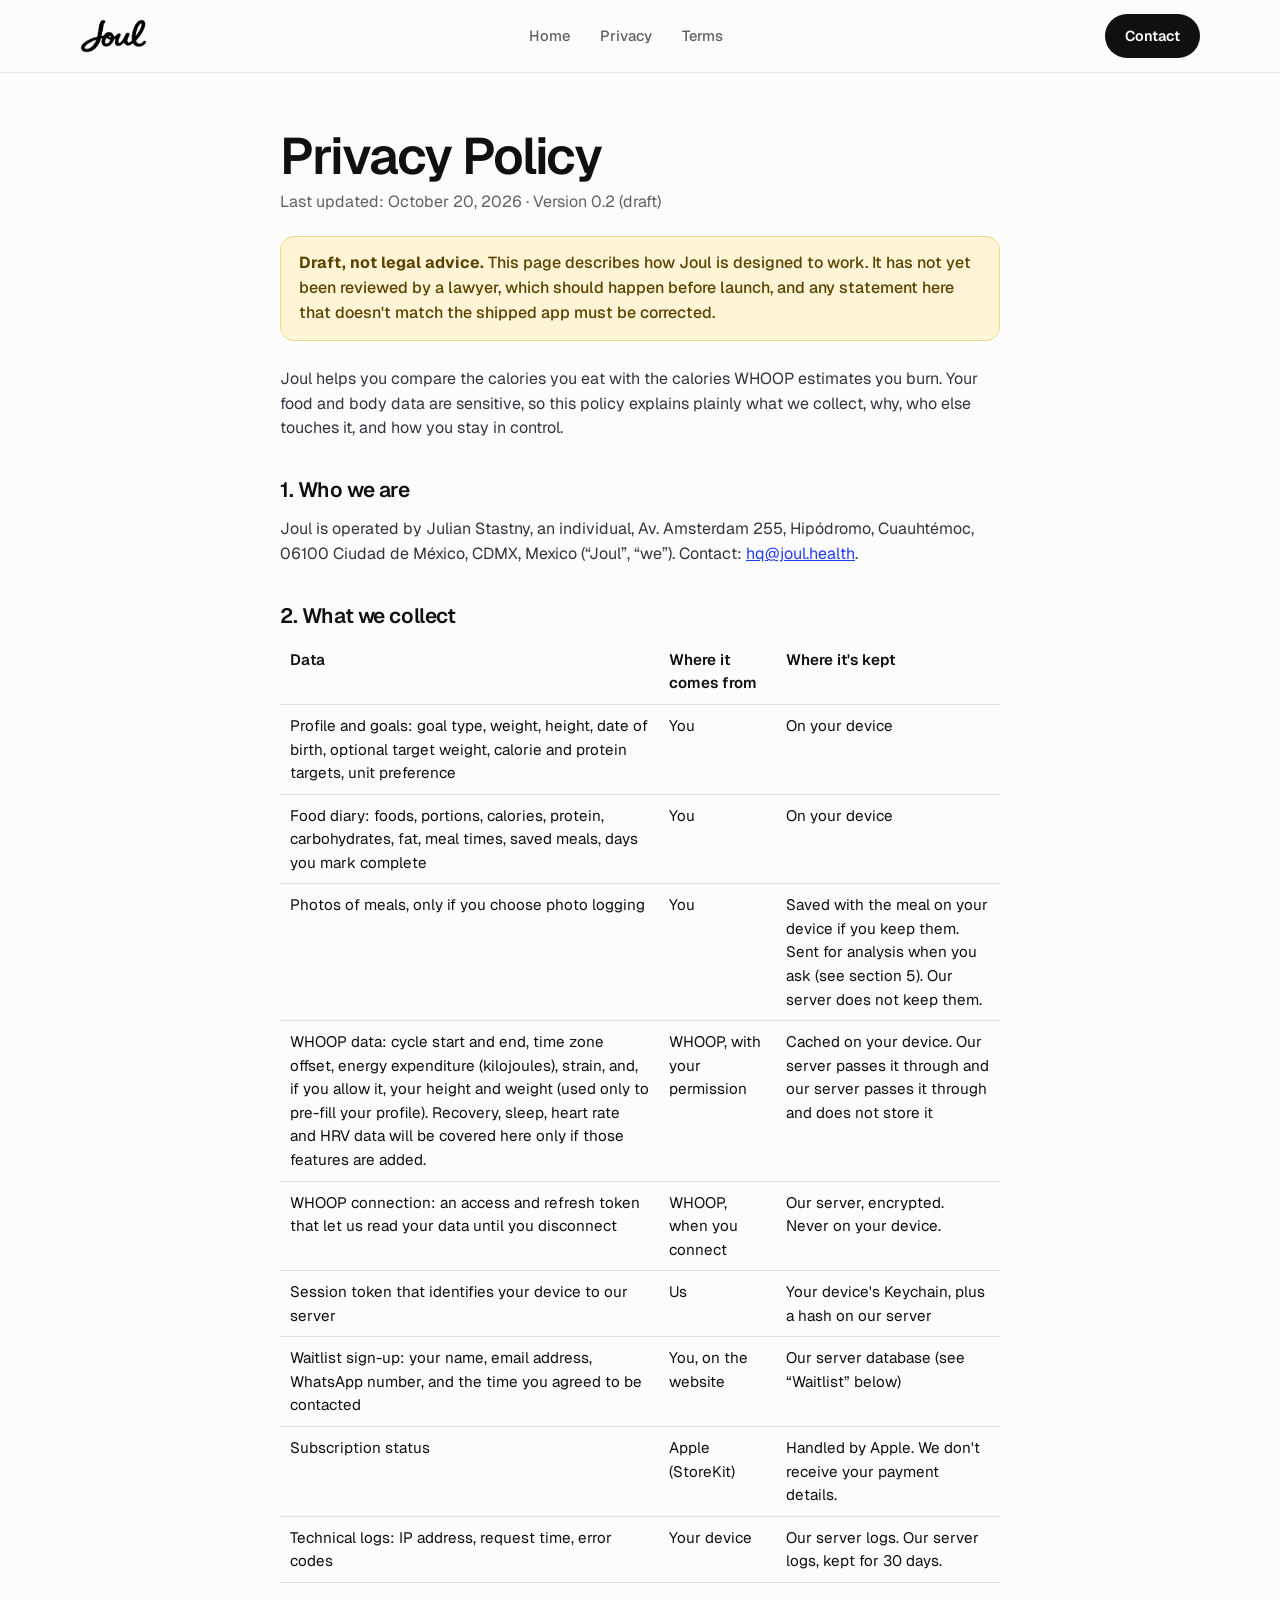
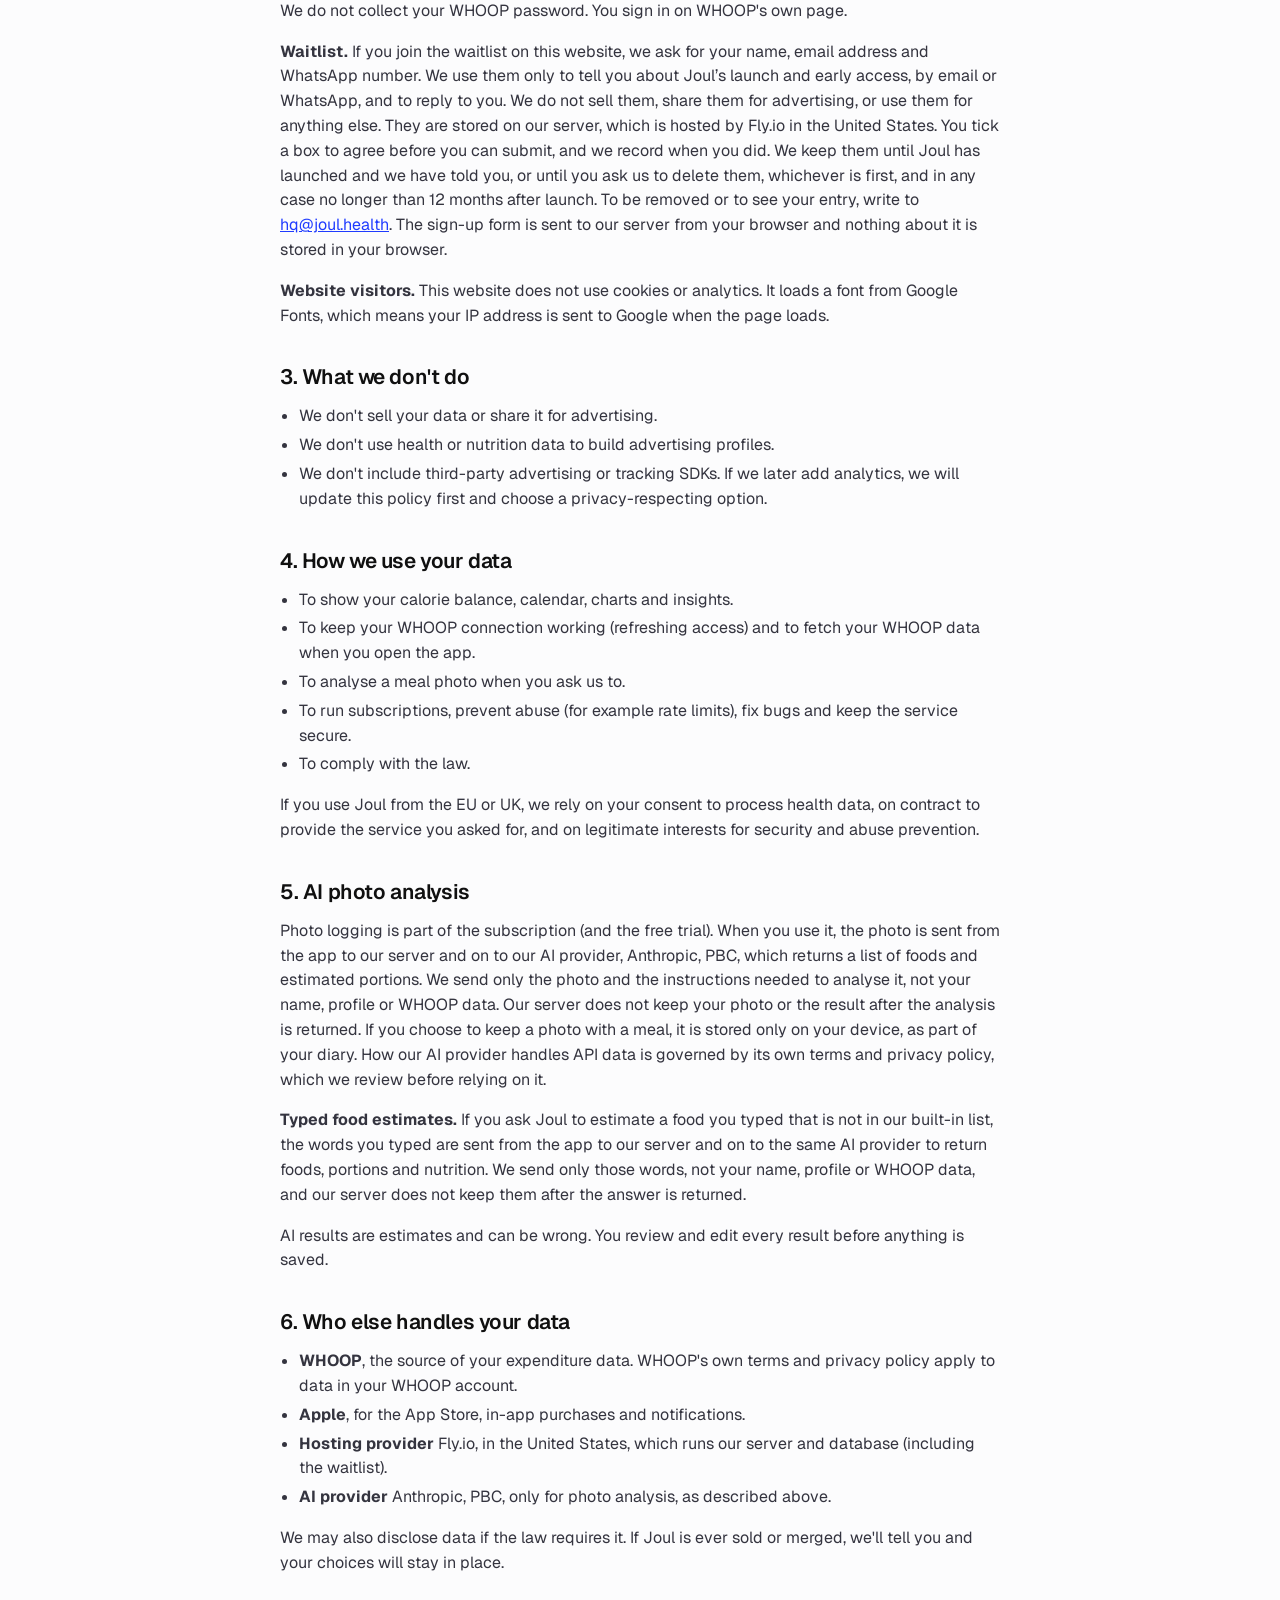
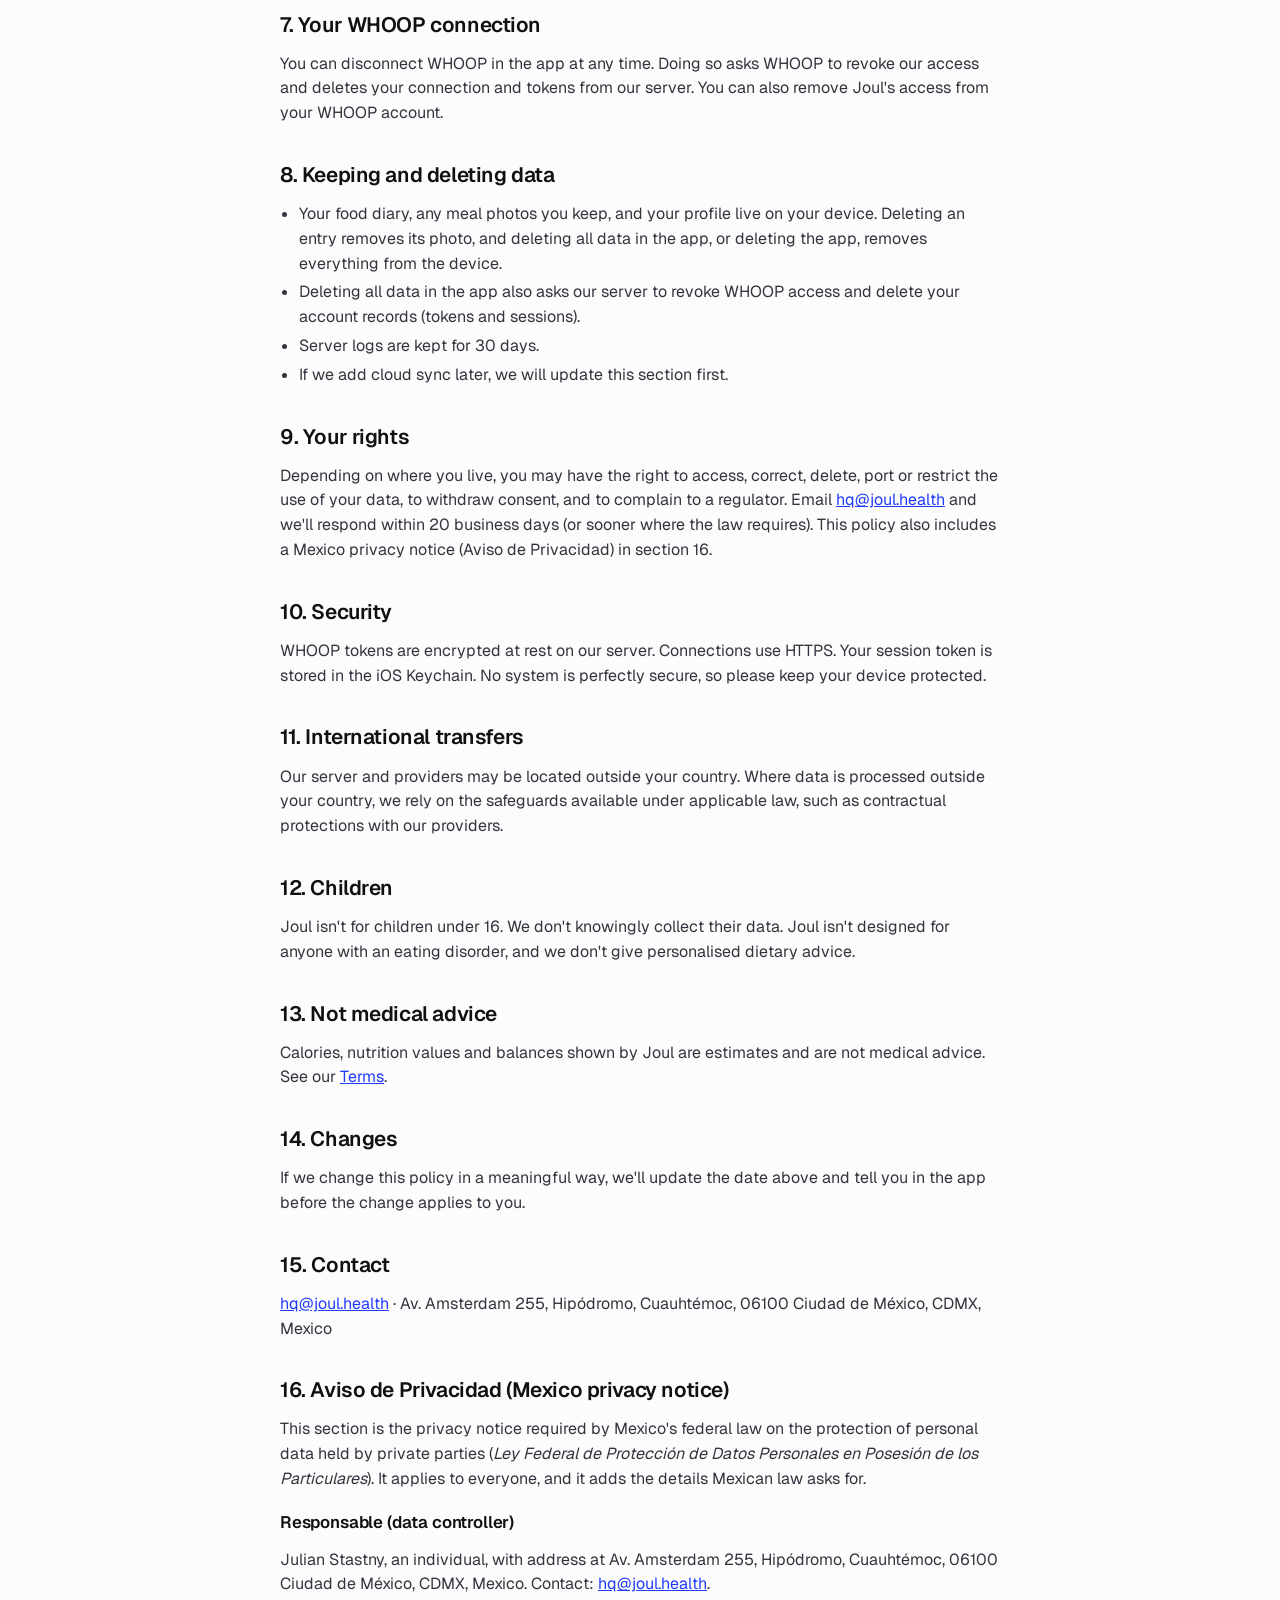
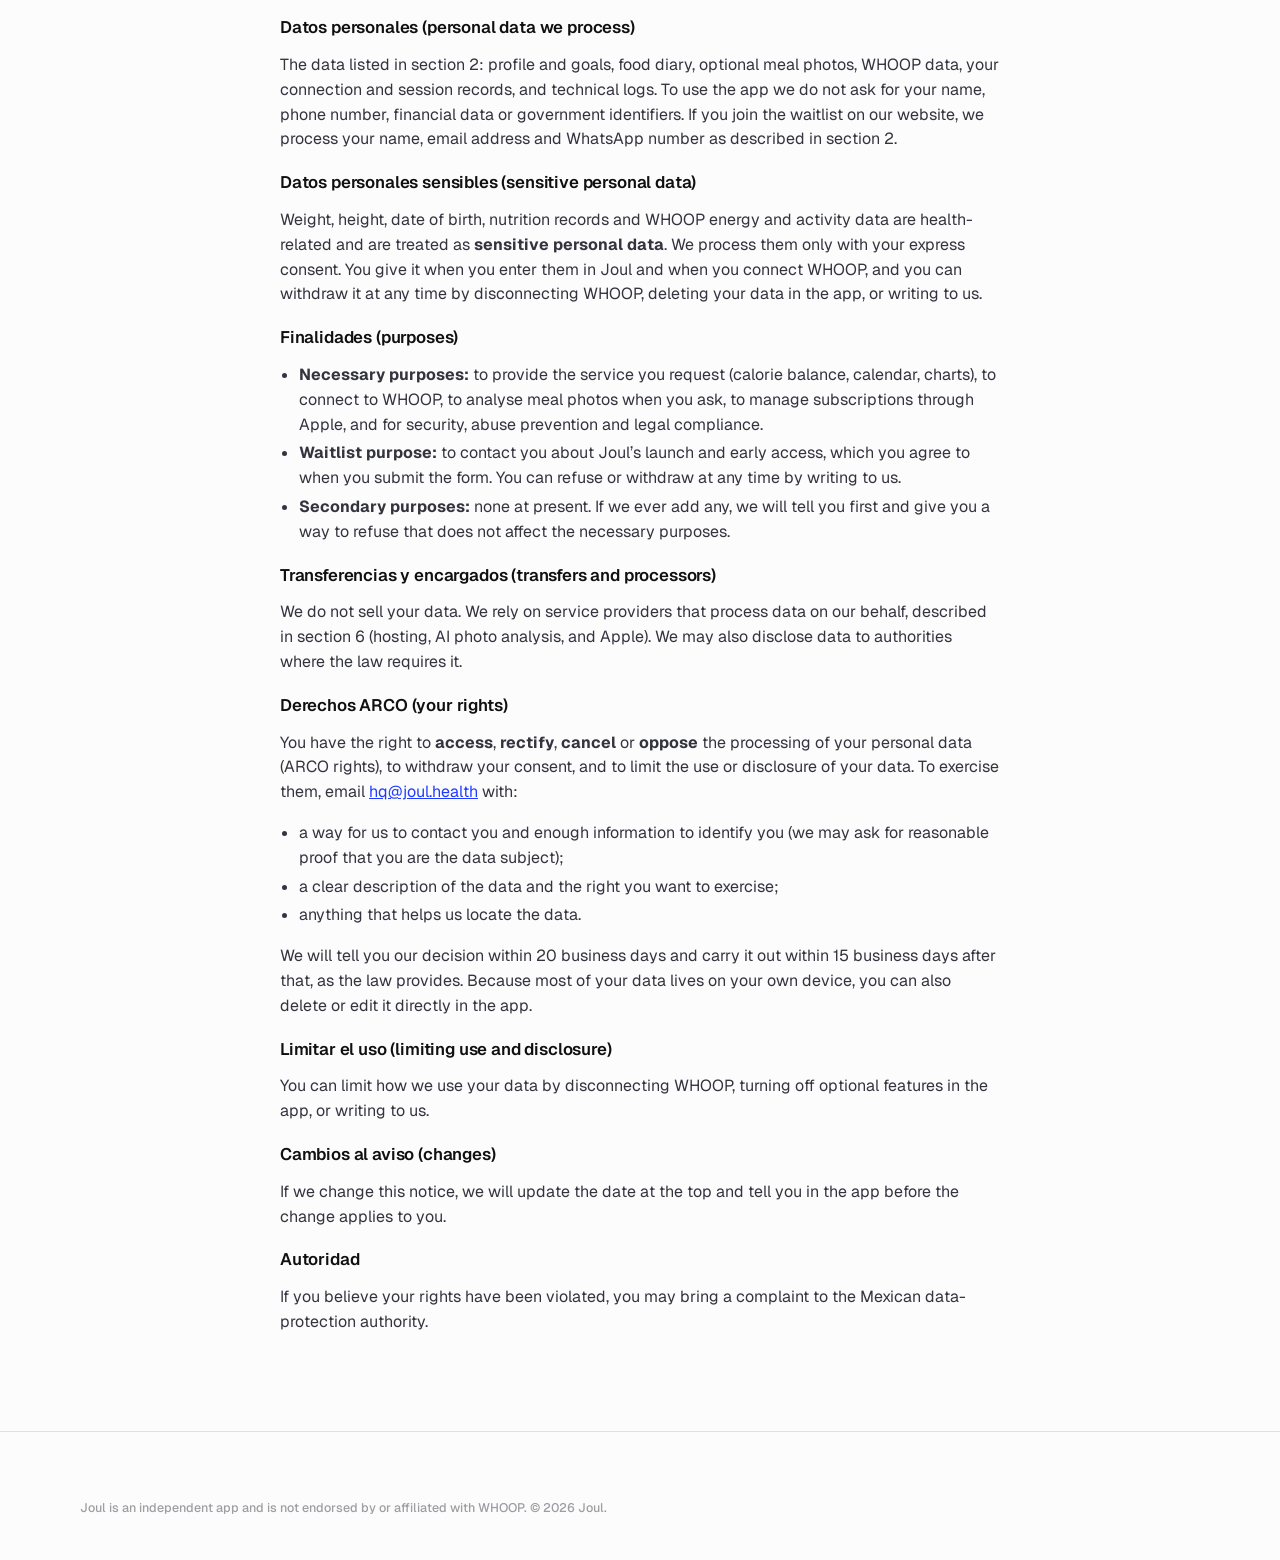
==== commit f2dc3f58: "Pricing: 7-day no-card trial, 499 MXN per year or 59 MXN per month; legal pages and FAQ updated Co-A" ====
--- a/privacy.html
+++ b/privacy.html
@@ -7,7 +7,7 @@
 <title>Privacy Policy · Joul</title>
 <link rel="icon" href="assets/app-icon.png">
 <link href="https://fonts.googleapis.com/css2?family=Geist:wght@400;500;600;700&display=swap" rel="stylesheet">
-<link rel="stylesheet" href="style.css?v=3">
+<link rel="stylesheet" href="style.css?v=4">
 </head>
 <body>
 <header class="nav"><a class="brand" href="index.html" aria-label="Joul home"><img src="assets/logo-black.png" alt="Joul" class="logo"></a><nav aria-label="Primary"><a href="index.html">Home</a><a href="privacy.html">Privacy</a><a href="terms.html">Terms</a></nav><a class="pill pill-dark" href="mailto:hq@joul.health">Contact</a></header>
@@ -57,7 +57,8 @@
 <p>If you use Joul from the EU or UK, we rely on your consent to process health data, on contract to provide the service you asked for, and on legitimate interests for security and abuse prevention.</p>
 
 <h2>5. AI photo analysis</h2>
-<p>Photo logging is a Premium feature (with a few free trial analyses). When you use it, the photo is sent from the app to our server and on to our AI provider, Anthropic, PBC, which returns a list of foods and estimated portions. We send only the photo and the instructions needed to analyse it, not your name, profile or WHOOP data. Our server does not keep your photo or the result after the analysis is returned. If you choose to keep a photo with a meal, it is stored only on your device, as part of your diary. How our AI provider handles API data is governed by its own terms and privacy policy, which we review before relying on it.</p>
+<p>Photo logging is part of the subscription (and the free trial). When you use it, the photo is sent from the app to our server and on to our AI provider, Anthropic, PBC, which returns a list of foods and estimated portions. We send only the photo and the instructions needed to analyse it, not your name, profile or WHOOP data. Our server does not keep your photo or the result after the analysis is returned. If you choose to keep a photo with a meal, it is stored only on your device, as part of your diary. How our AI provider handles API data is governed by its own terms and privacy policy, which we review before relying on it.</p>
+<p><b>Typed food estimates.</b> If you ask Joul to estimate a food you typed that is not in our built-in list, the words you typed are sent from the app to our server and on to the same AI provider to return foods, portions and nutrition. We send only those words, not your name, profile or WHOOP data, and our server does not keep them after the answer is returned.</p>
 <p>AI results are estimates and can be wrong. You review and edit every result before anything is saved.</p>
 
 <h2>6. Who else handles your data</h2>
--- a/style.css
+++ b/style.css
@@ -44,11 +44,17 @@
 .lede{max-width:600px;margin:26px auto 30px;font-size:clamp(1rem,2vw,1.15rem);color:var(--mute)}
 .micro{margin:14px 0 0;font-size:.85rem;color:var(--faint)}
 
-/* big rounded stage */
-.stage{position:relative;border-radius:36px;overflow:hidden;aspect-ratio:16/8;background:linear-gradient(160deg,#4a63ff,var(--blue) 55%,#0e1fa8);border:1px solid var(--line)}
-.stage video{position:absolute;inset:0;width:100%;height:100%;object-fit:cover}
-.stage::after{content:"";position:absolute;inset:0;background:linear-gradient(180deg,rgba(31,59,255,.05),rgba(10,16,80,.28))}
-@media(max-width:700px){.stage{aspect-ratio:4/3;border-radius:26px}}
+/* scrolling video cards: the cooking card slides up over the running card */
+.reel{padding-bottom:clamp(40px,8vw,100px)}
+.reel-card{position:sticky;top:84px;margin:0;height:min(68vh,600px);border-radius:36px;overflow:hidden;background:linear-gradient(160deg,#4a63ff,var(--blue) 55%,#0e1fa8);border:1px solid var(--line);box-shadow:0 30px 60px -36px rgba(16,16,16,.45)}
+.reel-cook{margin-top:34vh;z-index:2}
+.reel-card video{position:absolute;inset:0;width:100%;height:100%;object-fit:cover}
+.reel-card::after{content:"";position:absolute;inset:0;background:linear-gradient(180deg,rgba(0,0,0,0) 45%,rgba(0,0,0,.55))}
+.reel-card figcaption{position:absolute;left:clamp(22px,4vw,48px);bottom:clamp(22px,4vw,44px);z-index:1;color:#fff;display:grid;gap:6px}
+.reel-card .tagline{font-size:clamp(1.7rem,4.6vw,3.4rem);font-weight:600;letter-spacing:-.04em;line-height:1.02}
+.reel-card .sub{font-size:clamp(.9rem,1.6vw,1.1rem);font-weight:500;opacity:.85}
+@media(max-width:700px){.reel-card{top:72px;height:min(62vh,480px);border-radius:26px}.reel-cook{margin-top:28vh}}
+@media(prefers-reduced-motion:reduce){.reel-card{position:relative;top:auto;margin-bottom:16px}.reel-cook{margin-top:0}}
 
 /* feature rows */
 .features{padding:clamp(70px,10vw,130px) 0 20px}
@@ -67,7 +73,7 @@
 .credit{margin:0;font-size:.75rem;color:var(--faint);text-align:center}
 .credit a{color:var(--mute)}
 .data-by{display:flex;align-items:center;gap:8px;margin:22px 0 0;font-size:.7rem;font-weight:700;letter-spacing:.06em;text-transform:uppercase;color:var(--mute)}
-.feature .data-by{margin:0}
+.feature .data-by{margin:30px 0 0}
 @media(max-width:820px){
   .feature{grid-template-columns:1fr}
   .feature.rev .copy{order:0;justify-self:start}
@@ -93,7 +99,7 @@
 @media(max-width:900px){.steps{grid-template-columns:1fr 1fr}}
 @media(max-width:560px){.steps{grid-template-columns:1fr}}
 
-.more{padding:16px 0 0}
+.more{display:none}
 .grid{display:grid;grid-template-columns:repeat(4,1fr);gap:16px}
 .card{background:var(--raise);border:1px solid var(--line-soft);border-radius:22px;padding:24px 22px}
 .card h3{font-size:1.1rem;letter-spacing:-.02em;margin-bottom:8px}
@@ -190,3 +196,70 @@
 .doc th{font-weight:600}
 
 section[id],.anchor{scroll-margin-top:84px}
+
+/* handwritten notes: a short comment and a hand-drawn arrow pointing at one detail of the screen */
+.cta-wrap{position:relative;display:inline-block}
+.shot{position:relative;display:flex;flex-direction:column;align-items:center}
+.note{position:absolute;display:block;width:max-content;max-width:132px;font-family:'Caveat','Bradley Hand',cursive;font-weight:700;font-size:clamp(1.3rem,1.8vw,1.65rem);line-height:.95;color:var(--blue);pointer-events:none;z-index:3}
+.note.r{left:calc(100% + 18px);transform:rotate(-4deg);text-align:left}
+.note.l{right:calc(100% + 18px);transform:rotate(3deg);text-align:right}
+.note .arr{position:absolute;width:62px;height:40px;overflow:visible;fill:none;stroke:currentColor;stroke-width:2.6;stroke-linecap:round;stroke-linejoin:round}
+.note.r .arr{left:-58px;top:46%}
+.note.l .arr{right:-58px;top:46%;transform:scaleX(-1)}
+.note.up .arr{top:auto;bottom:62%;transform:scaleY(-1)}
+.note.l.up .arr{transform:scale(-1,-1)}
+.hero-note{left:calc(100% + 22px);top:-8px;max-width:150px;font-size:1.55rem;transform:rotate(-3deg)}
+.hero-note .arr{left:-60px;top:48%;transform:scaleY(-1)}
+.js .note{opacity:0;transition:opacity .8s ease .4s}
+.js .feature.in .note,.js .hero .note{opacity:1}
+@media(prefers-reduced-motion:reduce){.js .note{opacity:1;transition:none}}
+@media(max-width:1099px){
+  .hero-note{display:none}
+  .shot{gap:2px}
+  .note,.note.r,.note.l{position:static;max-width:none;width:auto;text-align:center;transform:rotate(-2deg);font-size:1.4rem;margin-top:8px}
+  .note .arr{display:none}
+}
+
+/* steps: one open timeline instead of boxes */
+.steps{list-style:none;margin:56px 0 0;padding:0;display:grid;grid-template-columns:repeat(4,1fr);gap:0 28px}
+.steps li{background:none;border:0;border-radius:0;padding:26px 0 0;border-top:2px solid var(--line);position:relative}
+.steps li::before{content:"";position:absolute;left:0;top:-2px;width:48px;height:2px;background:var(--blue)}
+.steps .n{display:block;width:auto;height:auto;border-radius:0;background:none;color:var(--blue);font-weight:600;font-size:.9rem;margin:0 0 12px;letter-spacing:.04em}
+.steps h3{font-size:1.25rem;margin-bottom:8px}
+.steps p{margin:0;color:var(--mute);font-size:.95rem;max-width:230px}
+.also{max-width:820px;margin:44px auto 0;text-align:center;color:var(--mute);font-size:.98rem}
+@media(max-width:900px){.steps{grid-template-columns:1fr 1fr;gap:34px 28px}}
+@media(max-width:560px){.steps{grid-template-columns:1fr}}
+.prem{display:inline-block;margin-bottom:14px;padding:5px 13px;border-radius:999px;background:var(--blue);color:#fff;font-size:.78rem;font-weight:600;letter-spacing:.03em}
+.plan li b{font-weight:600}
+.plan.featured li b{color:#fff}
+
+.note.r{max-width:112px}
+.note.l{max-width:108px}
+
+.note.wide{max-width:122px}
+
+/* App Store style button (pre-launch): opens the waitlist */
+.cta-row{display:flex;gap:12px;justify-content:center;align-items:center;flex-wrap:wrap}
+.store{display:inline-flex;align-items:center;gap:10px;height:54px;padding:0 20px 0 16px;border-radius:12px;background:#000;color:#fff;text-decoration:none;border:1px solid #3a3a3d;transition:transform .15s ease,background .15s ease}
+.store:hover{transform:translateY(-1px);background:#1b1b1d}
+.store svg{width:24px;height:24px;fill:none;stroke:#fff;stroke-width:1.7;stroke-linecap:round;stroke-linejoin:round;flex:none}
+.store span{display:grid;line-height:1.05;text-align:left}
+.store small{font-size:.68rem;font-weight:500;opacity:.85}
+.store b{font-size:1.28rem;font-weight:600;letter-spacing:-.01em}
+.store-sm{height:46px;margin-top:14px}
+.store-sm b{font-size:1.08rem}
+
+/* pricing: two plans plus one shared list */
+.price-lede{text-align:center;margin:18px auto 0;color:var(--mute);font-size:1.05rem}
+.plans{grid-template-columns:1fr 1fr;max-width:760px}
+.plan{padding:34px 30px 30px}
+.plan-cta{width:100%;margin-top:22px}
+.plan .price-alt{margin:4px 0 0;color:var(--mute);font-size:.92rem}
+.plan.featured .price-alt{color:rgba(255,255,255,.7)}
+.included{max-width:760px;margin:22px auto 0;background:var(--raise);border:1px solid var(--line-soft);border-radius:var(--radius);padding:28px 30px}
+.included h3{font-size:1.15rem;letter-spacing:-.02em;margin-bottom:14px}
+.included ul{list-style:none;margin:0;padding:0;display:grid;grid-template-columns:1fr 1fr;gap:10px 28px}
+.included li{position:relative;padding-left:26px;color:var(--mute);font-size:.95rem}
+.included li::before{content:"";position:absolute;left:0;top:.45em;width:14px;height:8px;border-left:2px solid var(--blue);border-bottom:2px solid var(--blue);transform:rotate(-45deg) scale(.9)}
+@media(max-width:720px){.plans{grid-template-columns:1fr}.included ul{grid-template-columns:1fr}}
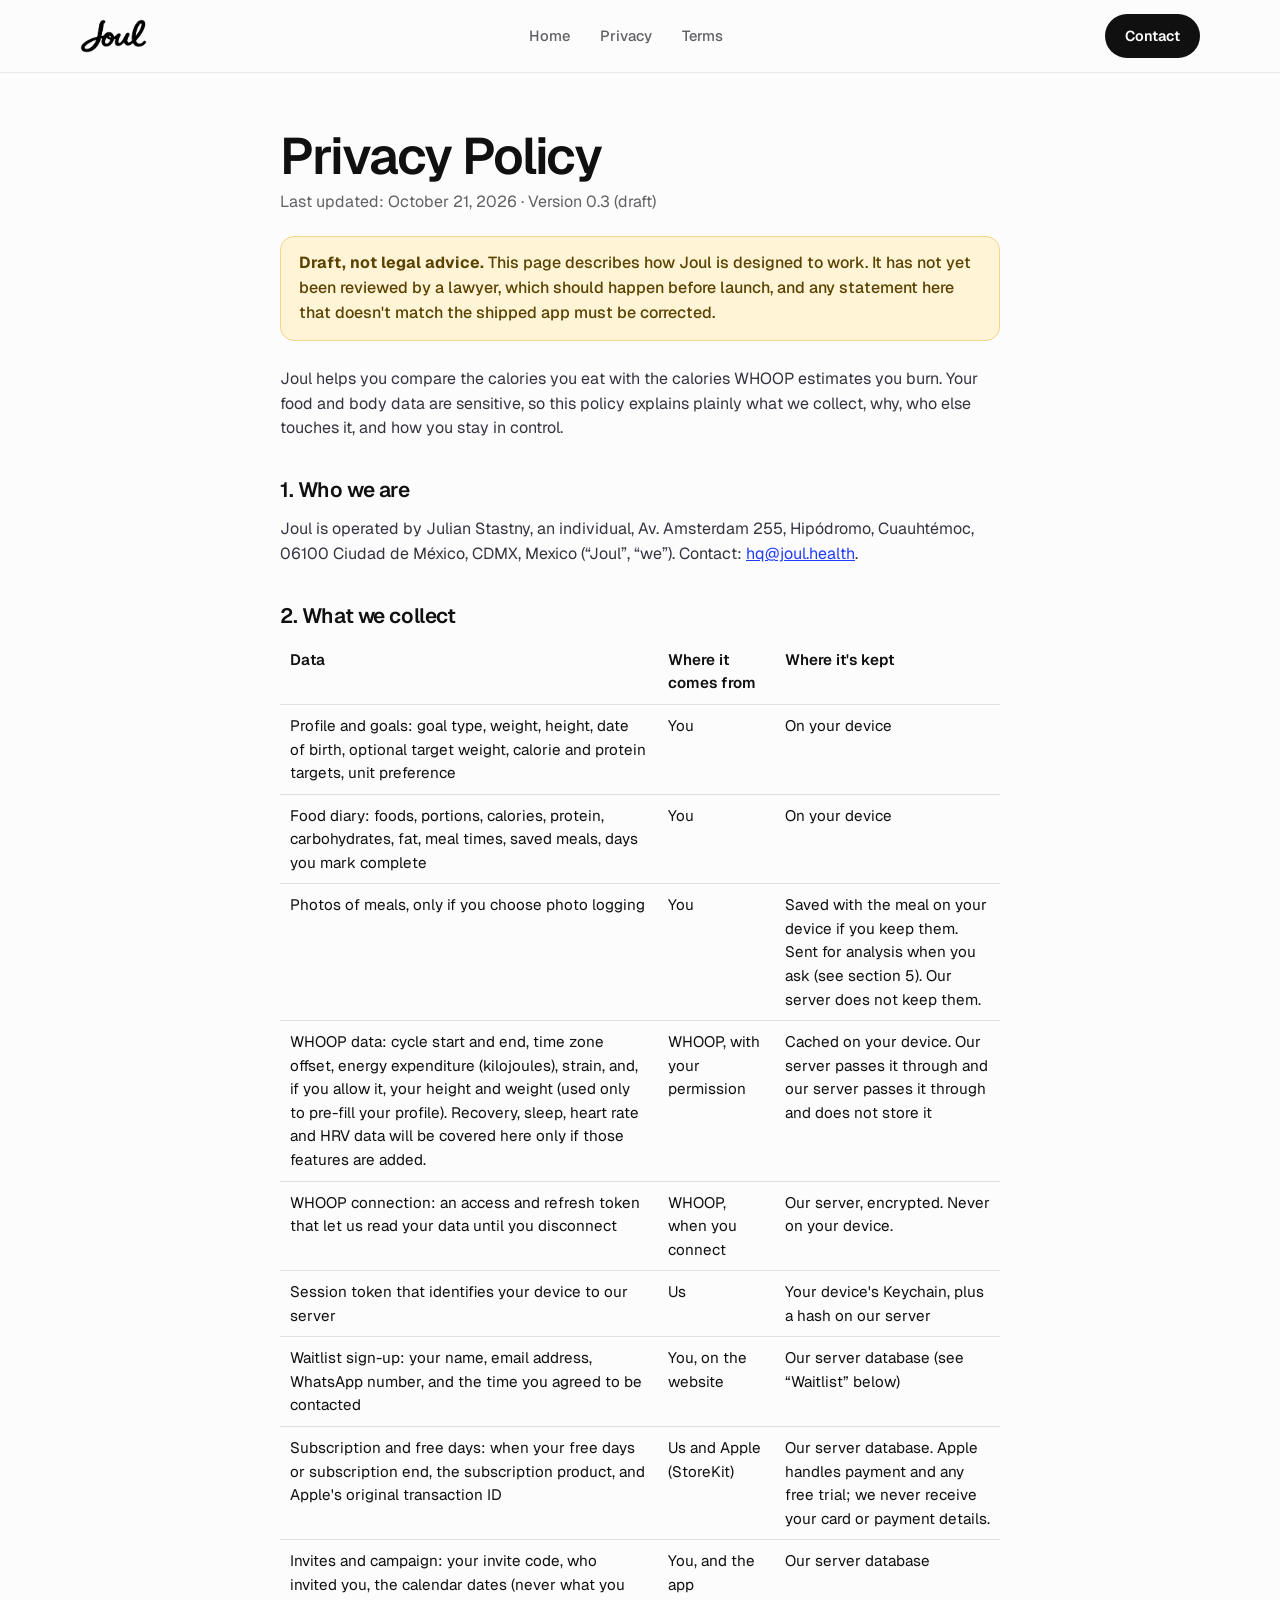
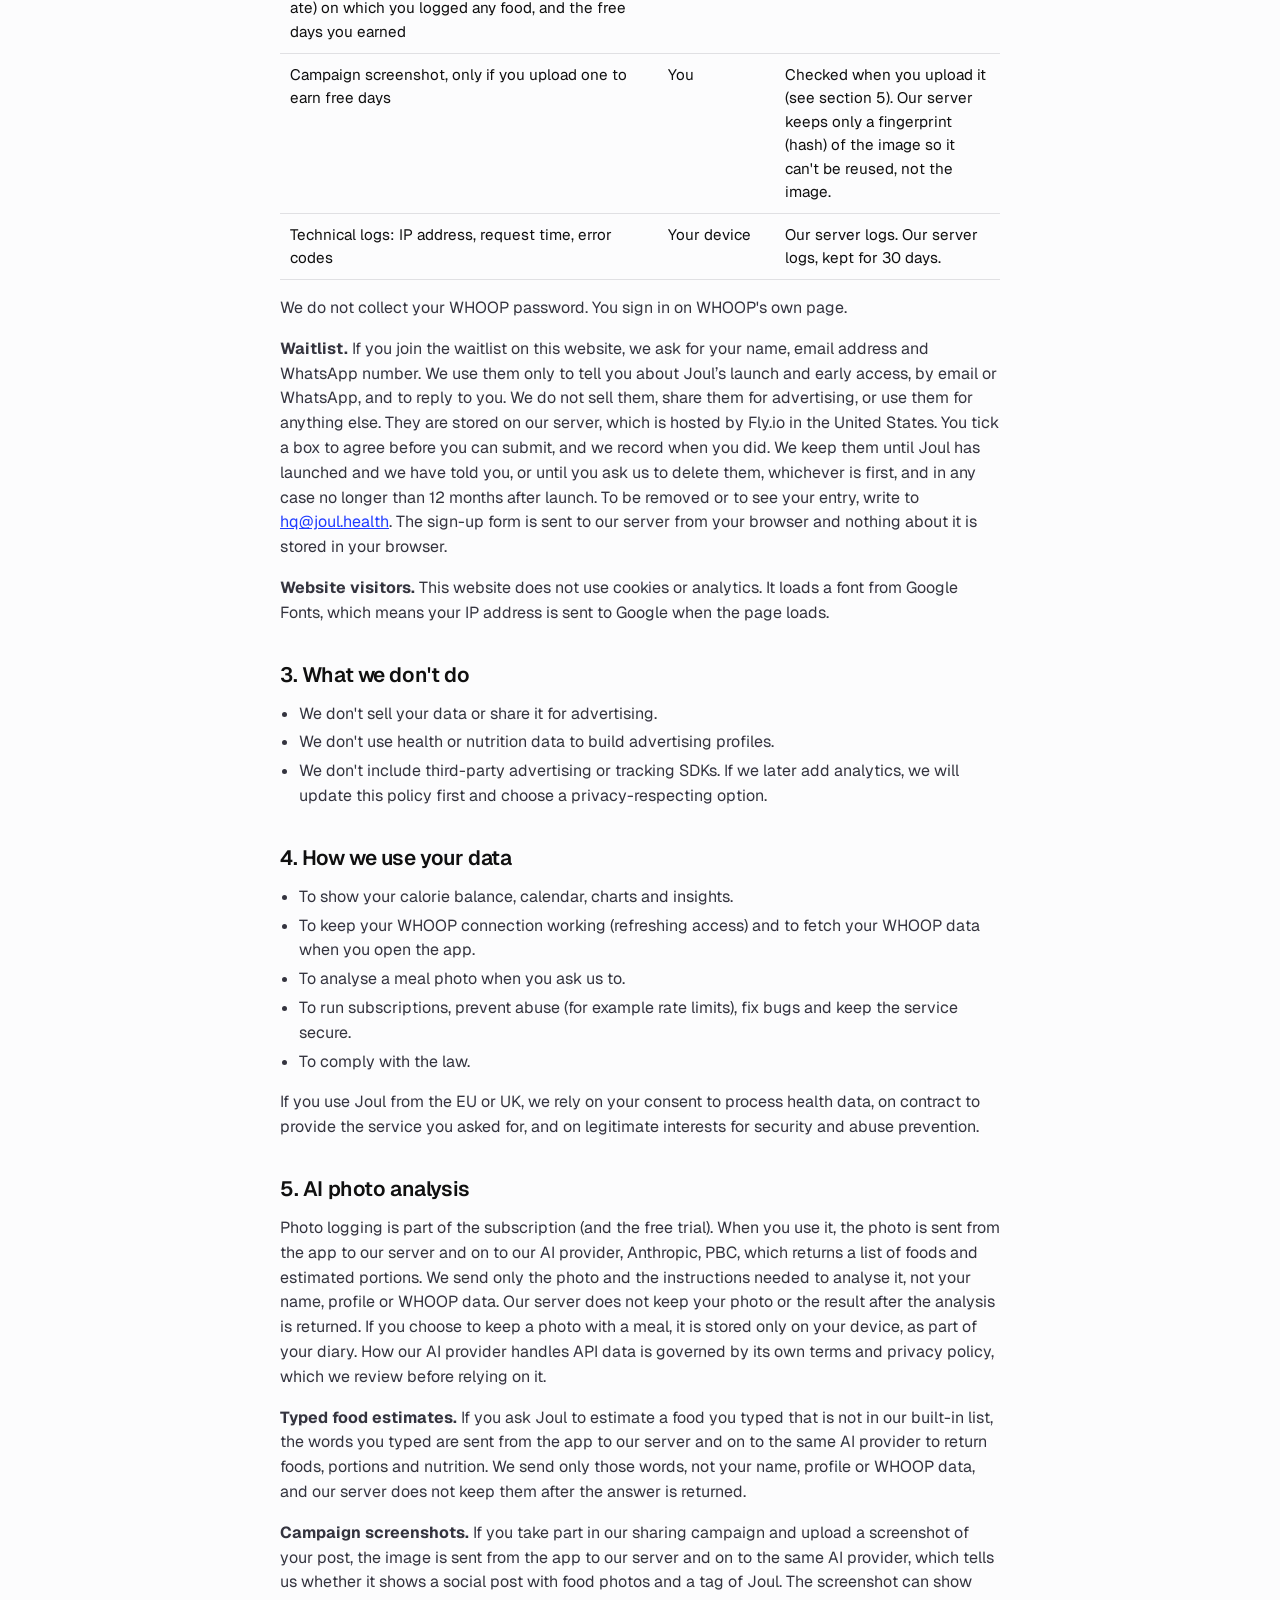
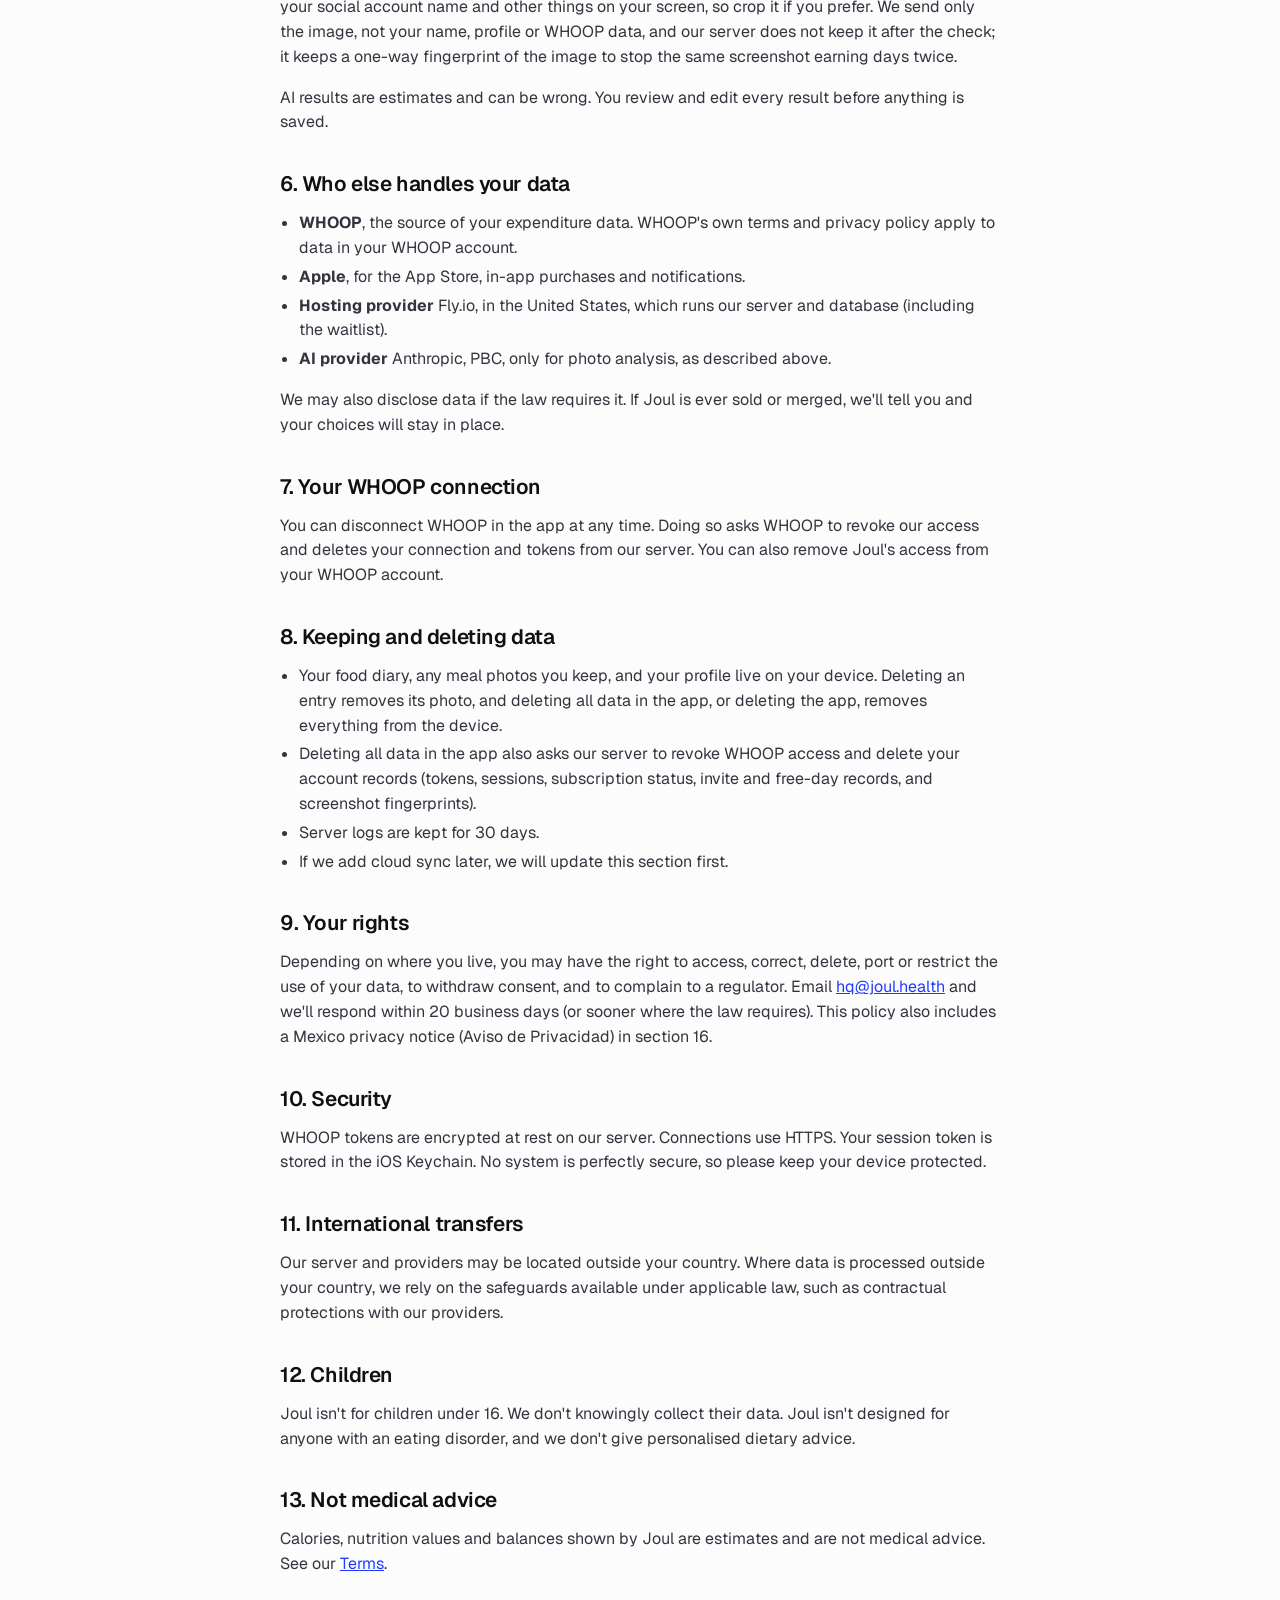
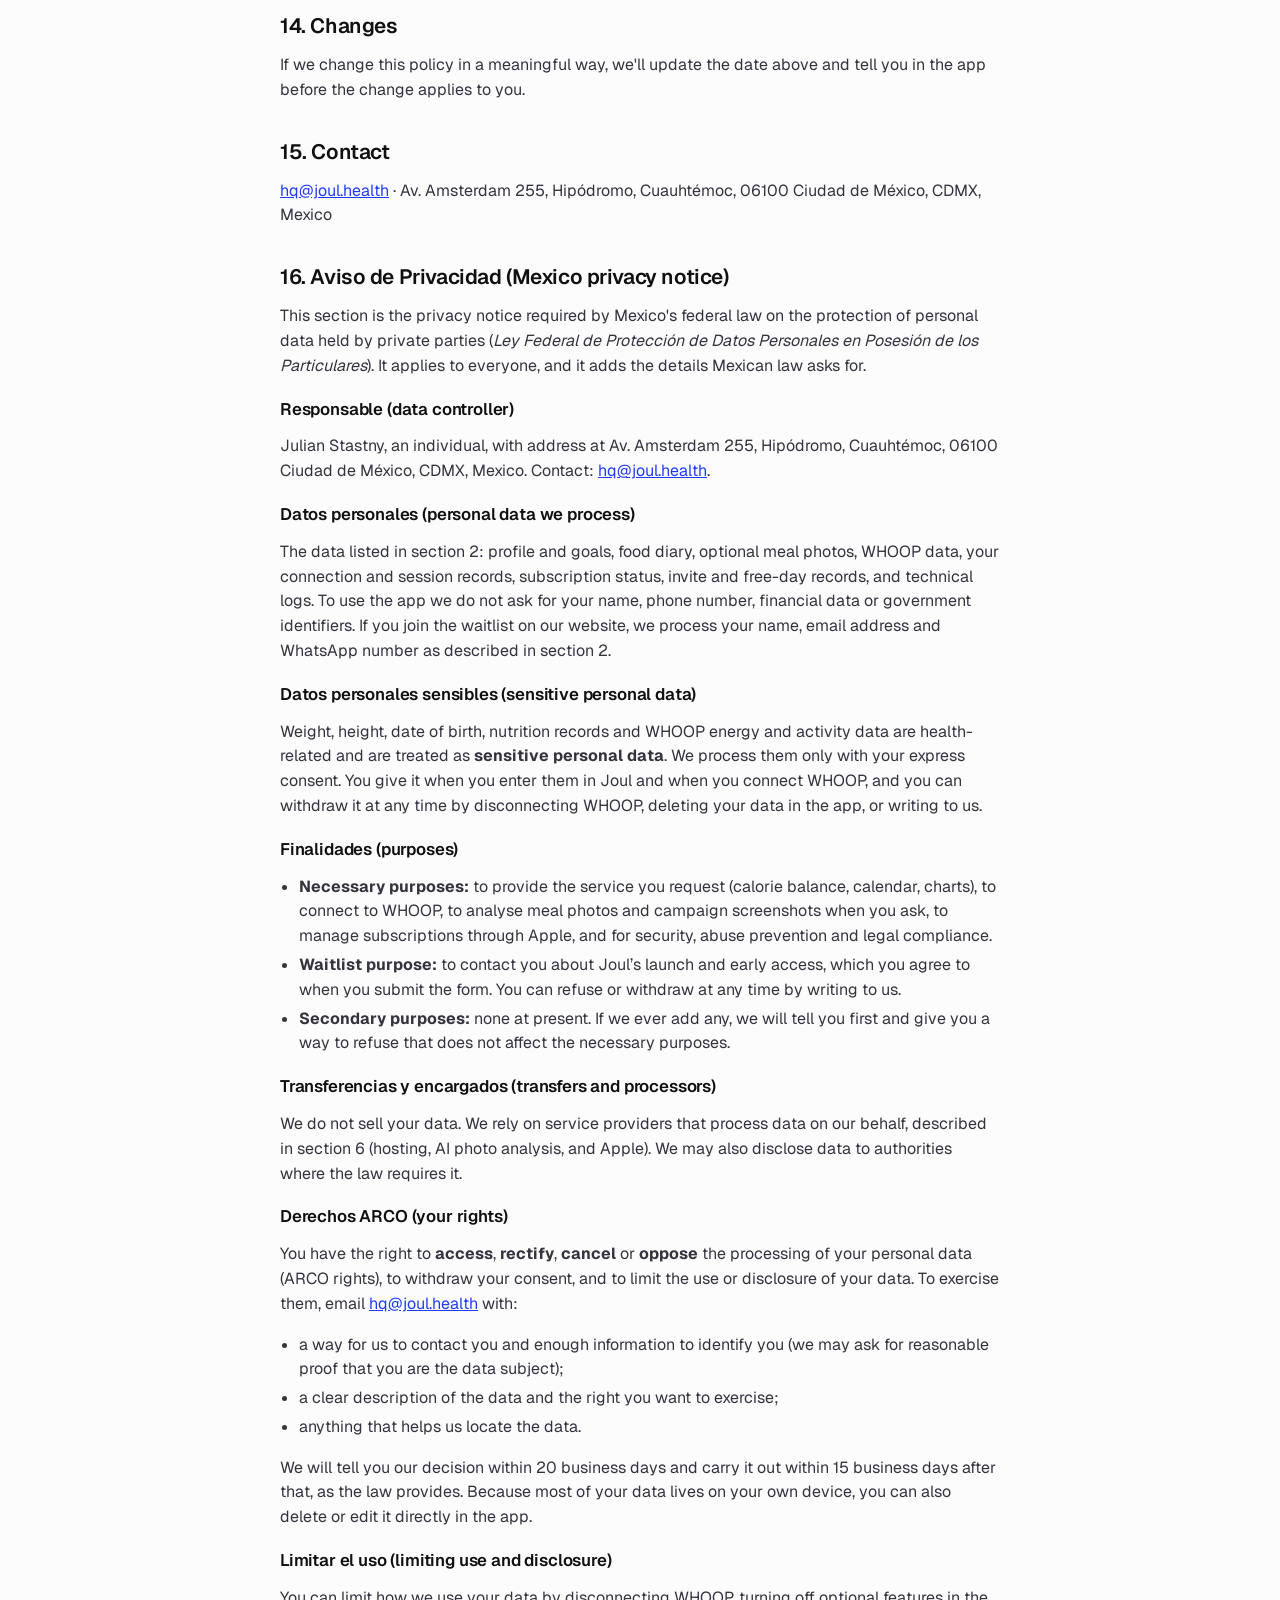
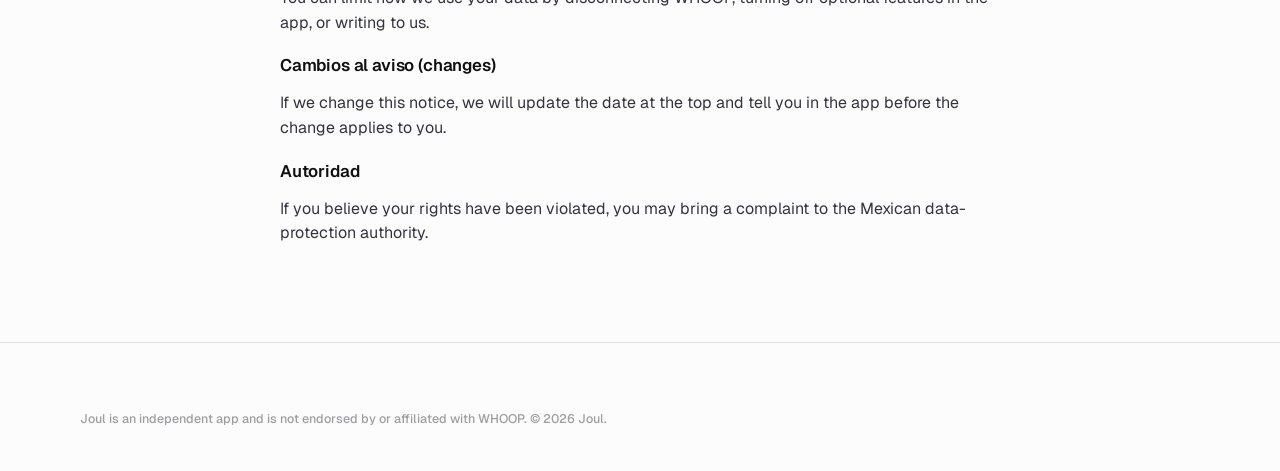
==== commit 0b492c80: "Privacy and terms: Apple trial, invites, campaign screenshots, free days Co-Authored-By: Claude Sonn" ====
--- a/privacy.html
+++ b/privacy.html
@@ -14,7 +14,7 @@
 <main class="doc">
 
 <h1>Privacy Policy</h1>
-<p class="meta">Last updated: October 20, 2026 · Version 0.2 (draft)</p>
+<p class="meta">Last updated: October 21, 2026 · Version 0.3 (draft)</p>
 <div class="draft"><b>Draft, not legal advice.</b> This page describes how Joul is designed to work. It has not yet been reviewed by a lawyer, which should happen before launch, and any statement here that doesn't match the shipped app must be corrected.</div>
 
 <p>Joul helps you compare the calories you eat with the calories WHOOP estimates you burn. Your food and body data are sensitive, so this policy explains plainly what we collect, why, who else touches it, and how you stay in control.</p>
@@ -32,7 +32,9 @@
 <tr><td>WHOOP connection: an access and refresh token that let us read your data until you disconnect</td><td>WHOOP, when you connect</td><td>Our server, encrypted. Never on your device.</td></tr>
 <tr><td>Session token that identifies your device to our server</td><td>Us</td><td>Your device's Keychain, plus a hash on our server</td></tr>
 <tr><td>Waitlist sign-up: your name, email address, WhatsApp number, and the time you agreed to be contacted</td><td>You, on the website</td><td>Our server database (see &ldquo;Waitlist&rdquo; below)</td></tr>
-<tr><td>Subscription status</td><td>Apple (StoreKit)</td><td>Handled by Apple. We don't receive your payment details.</td></tr>
+<tr><td>Subscription and free days: when your free days or subscription end, the subscription product, and Apple's original transaction ID</td><td>Us and Apple (StoreKit)</td><td>Our server database. Apple handles payment and any free trial; we never receive your card or payment details.</td></tr>
+<tr><td>Invites and campaign: your invite code, who invited you, the calendar dates (never what you ate) on which you logged any food, and the free days you earned</td><td>You, and the app</td><td>Our server database</td></tr>
+<tr><td>Campaign screenshot, only if you upload one to earn free days</td><td>You</td><td>Checked when you upload it (see section 5). Our server keeps only a fingerprint (hash) of the image so it can't be reused, not the image.</td></tr>
 <tr><td>Technical logs: IP address, request time, error codes</td><td>Your device</td><td>Our server logs. Our server logs, kept for 30 days.</td></tr>
 </table>
 <p>We do not collect your WHOOP password. You sign in on WHOOP's own page.</p>
@@ -59,6 +61,7 @@
 <h2>5. AI photo analysis</h2>
 <p>Photo logging is part of the subscription (and the free trial). When you use it, the photo is sent from the app to our server and on to our AI provider, Anthropic, PBC, which returns a list of foods and estimated portions. We send only the photo and the instructions needed to analyse it, not your name, profile or WHOOP data. Our server does not keep your photo or the result after the analysis is returned. If you choose to keep a photo with a meal, it is stored only on your device, as part of your diary. How our AI provider handles API data is governed by its own terms and privacy policy, which we review before relying on it.</p>
 <p><b>Typed food estimates.</b> If you ask Joul to estimate a food you typed that is not in our built-in list, the words you typed are sent from the app to our server and on to the same AI provider to return foods, portions and nutrition. We send only those words, not your name, profile or WHOOP data, and our server does not keep them after the answer is returned.</p>
+<p><b>Campaign screenshots.</b> If you take part in our sharing campaign and upload a screenshot of your post, the image is sent from the app to our server and on to the same AI provider, which tells us whether it shows a social post with food photos and a tag of Joul. The screenshot can show your social account name and other things on your screen, so crop it if you prefer. We send only the image, not your name, profile or WHOOP data, and our server does not keep it after the check; it keeps a one-way fingerprint of the image to stop the same screenshot earning days twice.</p>
 <p>AI results are estimates and can be wrong. You review and edit every result before anything is saved.</p>
 
 <h2>6. Who else handles your data</h2>
@@ -76,7 +79,7 @@
 <h2>8. Keeping and deleting data</h2>
 <ul>
 <li>Your food diary, any meal photos you keep, and your profile live on your device. Deleting an entry removes its photo, and deleting all data in the app, or deleting the app, removes everything from the device.</li>
-<li>Deleting all data in the app also asks our server to revoke WHOOP access and delete your account records (tokens and sessions).</li>
+<li>Deleting all data in the app also asks our server to revoke WHOOP access and delete your account records (tokens, sessions, subscription status, invite and free-day records, and screenshot fingerprints).</li>
 <li>Server logs are kept for 30 days.</li>
 <li>If we add cloud sync later, we will update this section first.</li>
 </ul>
@@ -109,14 +112,14 @@
 <p>Julian Stastny, an individual, with address at Av. Amsterdam 255, Hipódromo, Cuauhtémoc, 06100 Ciudad de México, CDMX, Mexico. Contact: <a href="mailto:hq@joul.health">hq@joul.health</a>.</p>
 
 <h3>Datos personales (personal data we process)</h3>
-<p>The data listed in section 2: profile and goals, food diary, optional meal photos, WHOOP data, your connection and session records, and technical logs. To use the app we do not ask for your name, phone number, financial data or government identifiers. If you join the waitlist on our website, we process your name, email address and WhatsApp number as described in section 2.</p>
+<p>The data listed in section 2: profile and goals, food diary, optional meal photos, WHOOP data, your connection and session records, subscription status, invite and free-day records, and technical logs. To use the app we do not ask for your name, phone number, financial data or government identifiers. If you join the waitlist on our website, we process your name, email address and WhatsApp number as described in section 2.</p>
 
 <h3>Datos personales sensibles (sensitive personal data)</h3>
 <p>Weight, height, date of birth, nutrition records and WHOOP energy and activity data are health-related and are treated as <b>sensitive personal data</b>. We process them only with your express consent. You give it when you enter them in Joul and when you connect WHOOP, and you can withdraw it at any time by disconnecting WHOOP, deleting your data in the app, or writing to us.</p>
 
 <h3>Finalidades (purposes)</h3>
 <ul>
-<li><b>Necessary purposes:</b> to provide the service you request (calorie balance, calendar, charts), to connect to WHOOP, to analyse meal photos when you ask, to manage subscriptions through Apple, and for security, abuse prevention and legal compliance.</li>
+<li><b>Necessary purposes:</b> to provide the service you request (calorie balance, calendar, charts), to connect to WHOOP, to analyse meal photos and campaign screenshots when you ask, to manage subscriptions through Apple, and for security, abuse prevention and legal compliance.</li>
 <li><b>Waitlist purpose:</b> to contact you about Joul&rsquo;s launch and early access, which you agree to when you submit the form. You can refuse or withdraw at any time by writing to us.</li>
 <li><b>Secondary purposes:</b> none at present. If we ever add any, we will tell you first and give you a way to refuse that does not affect the necessary purposes.</li>
 </ul>
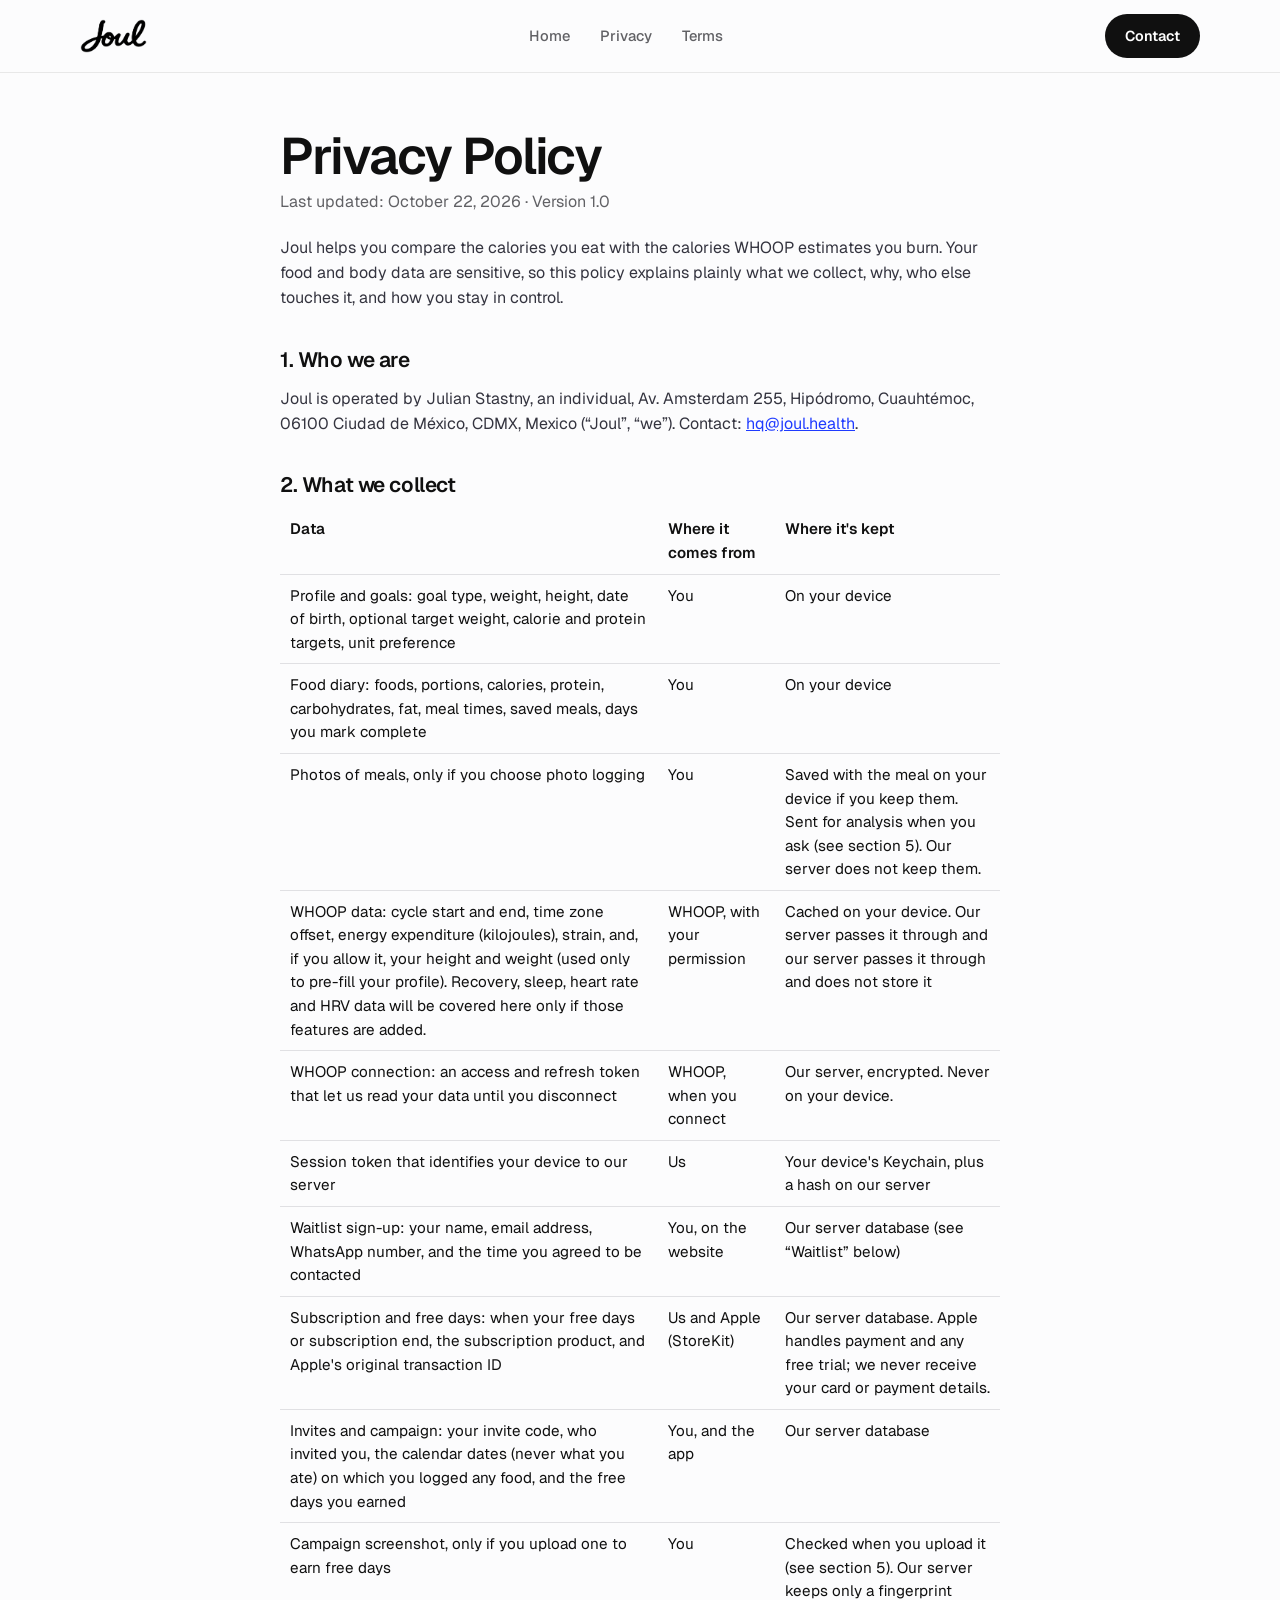
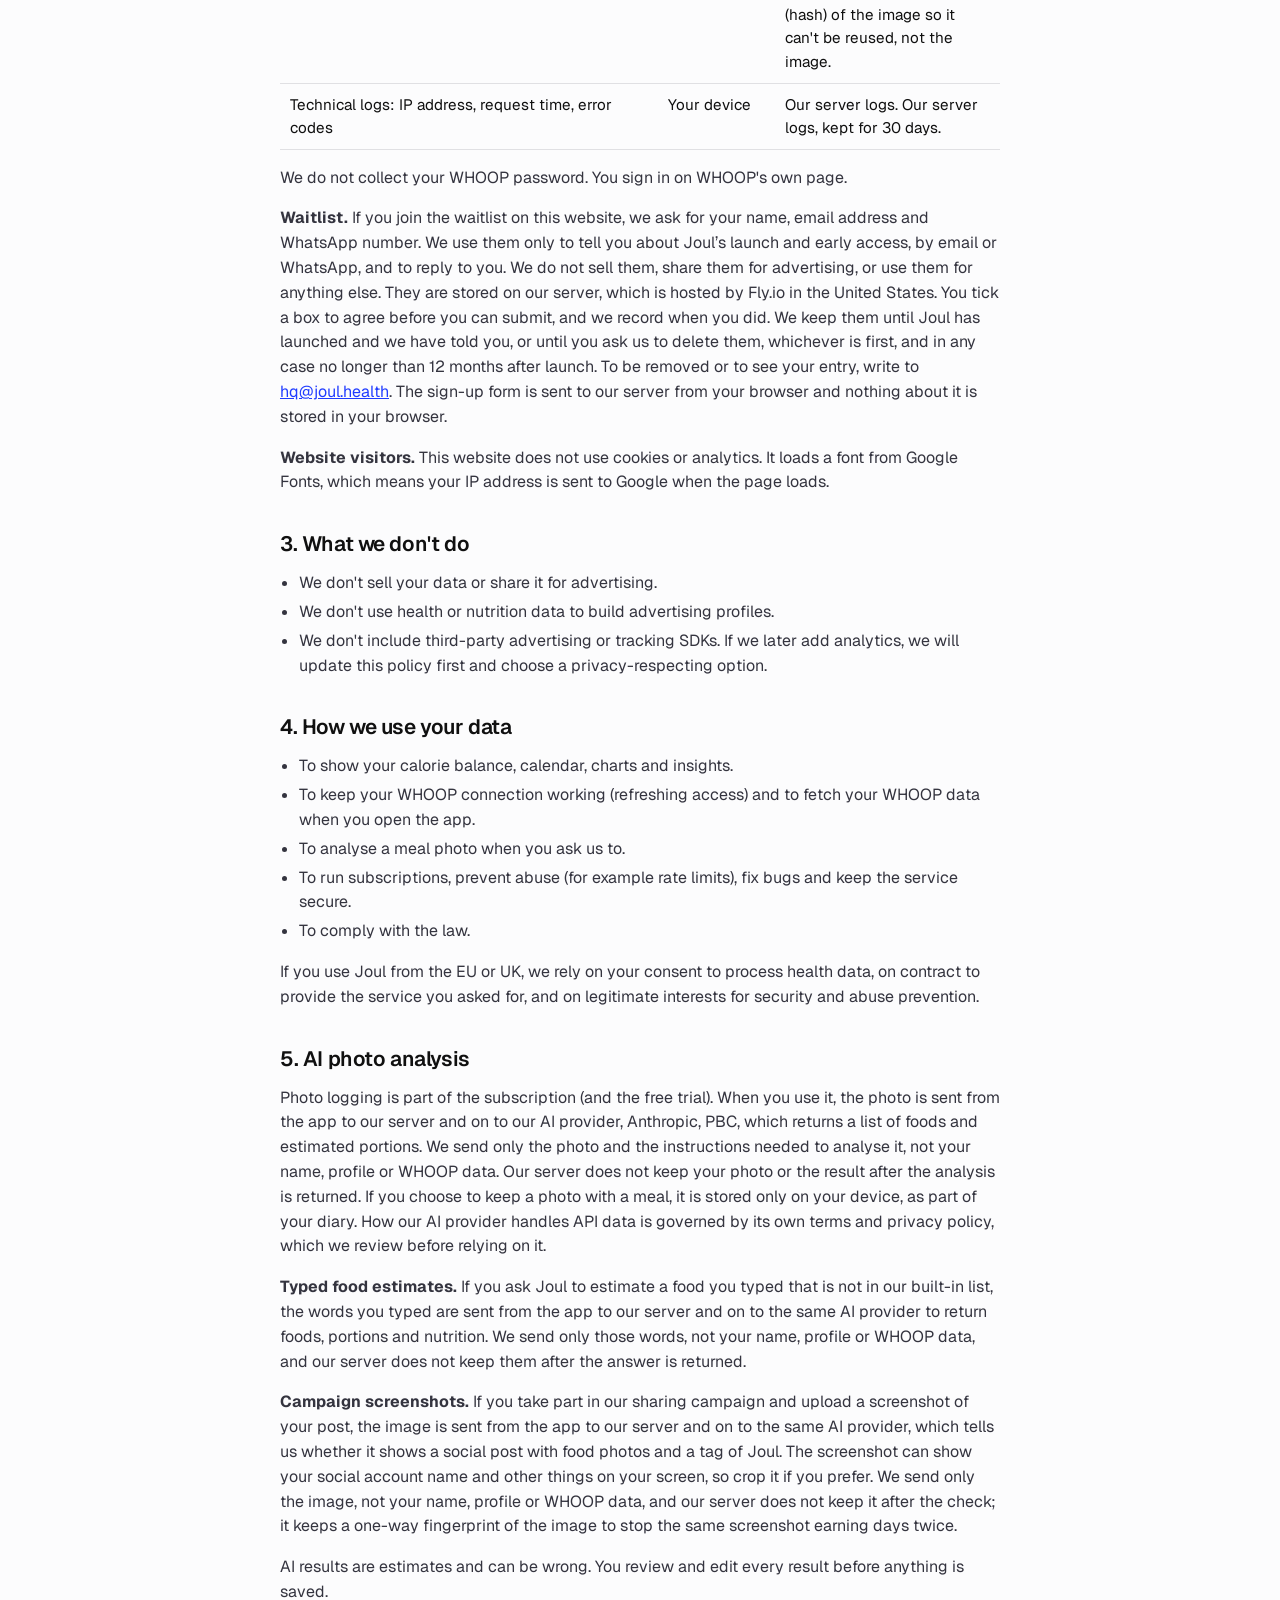
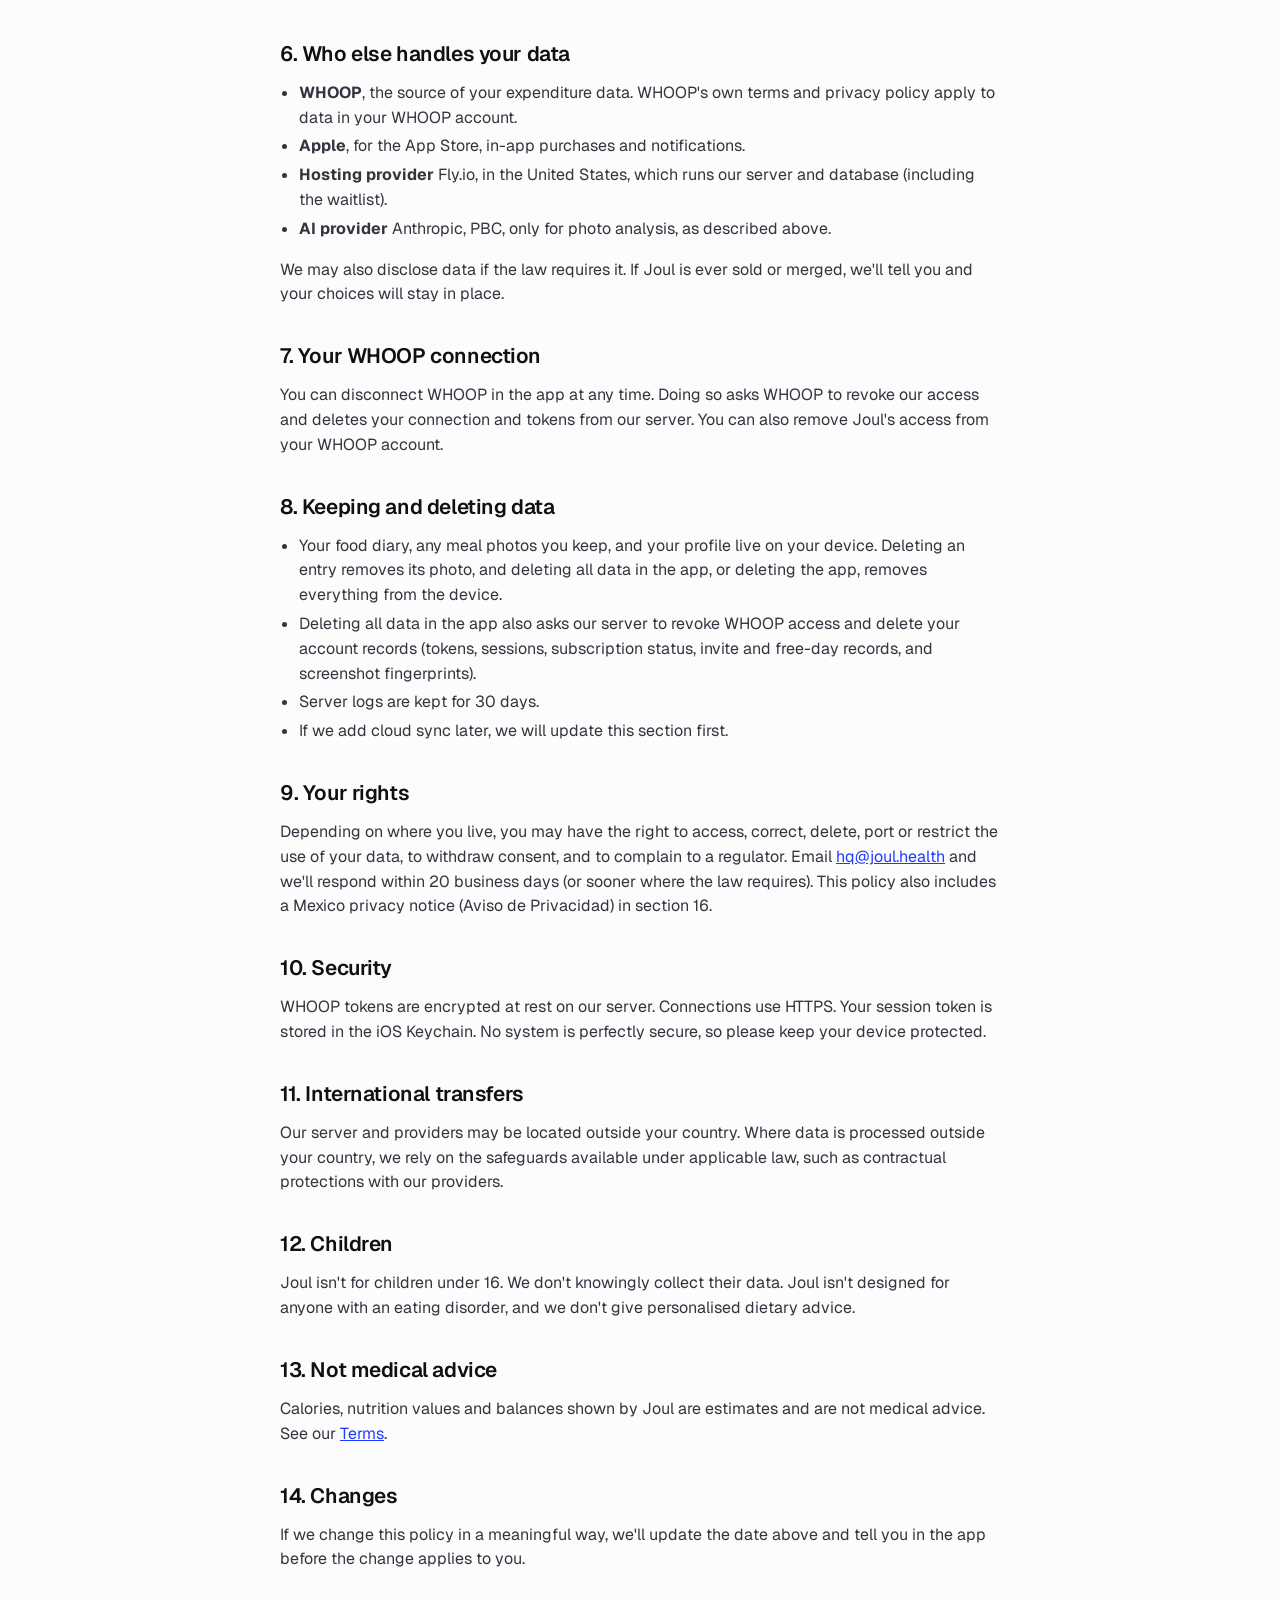
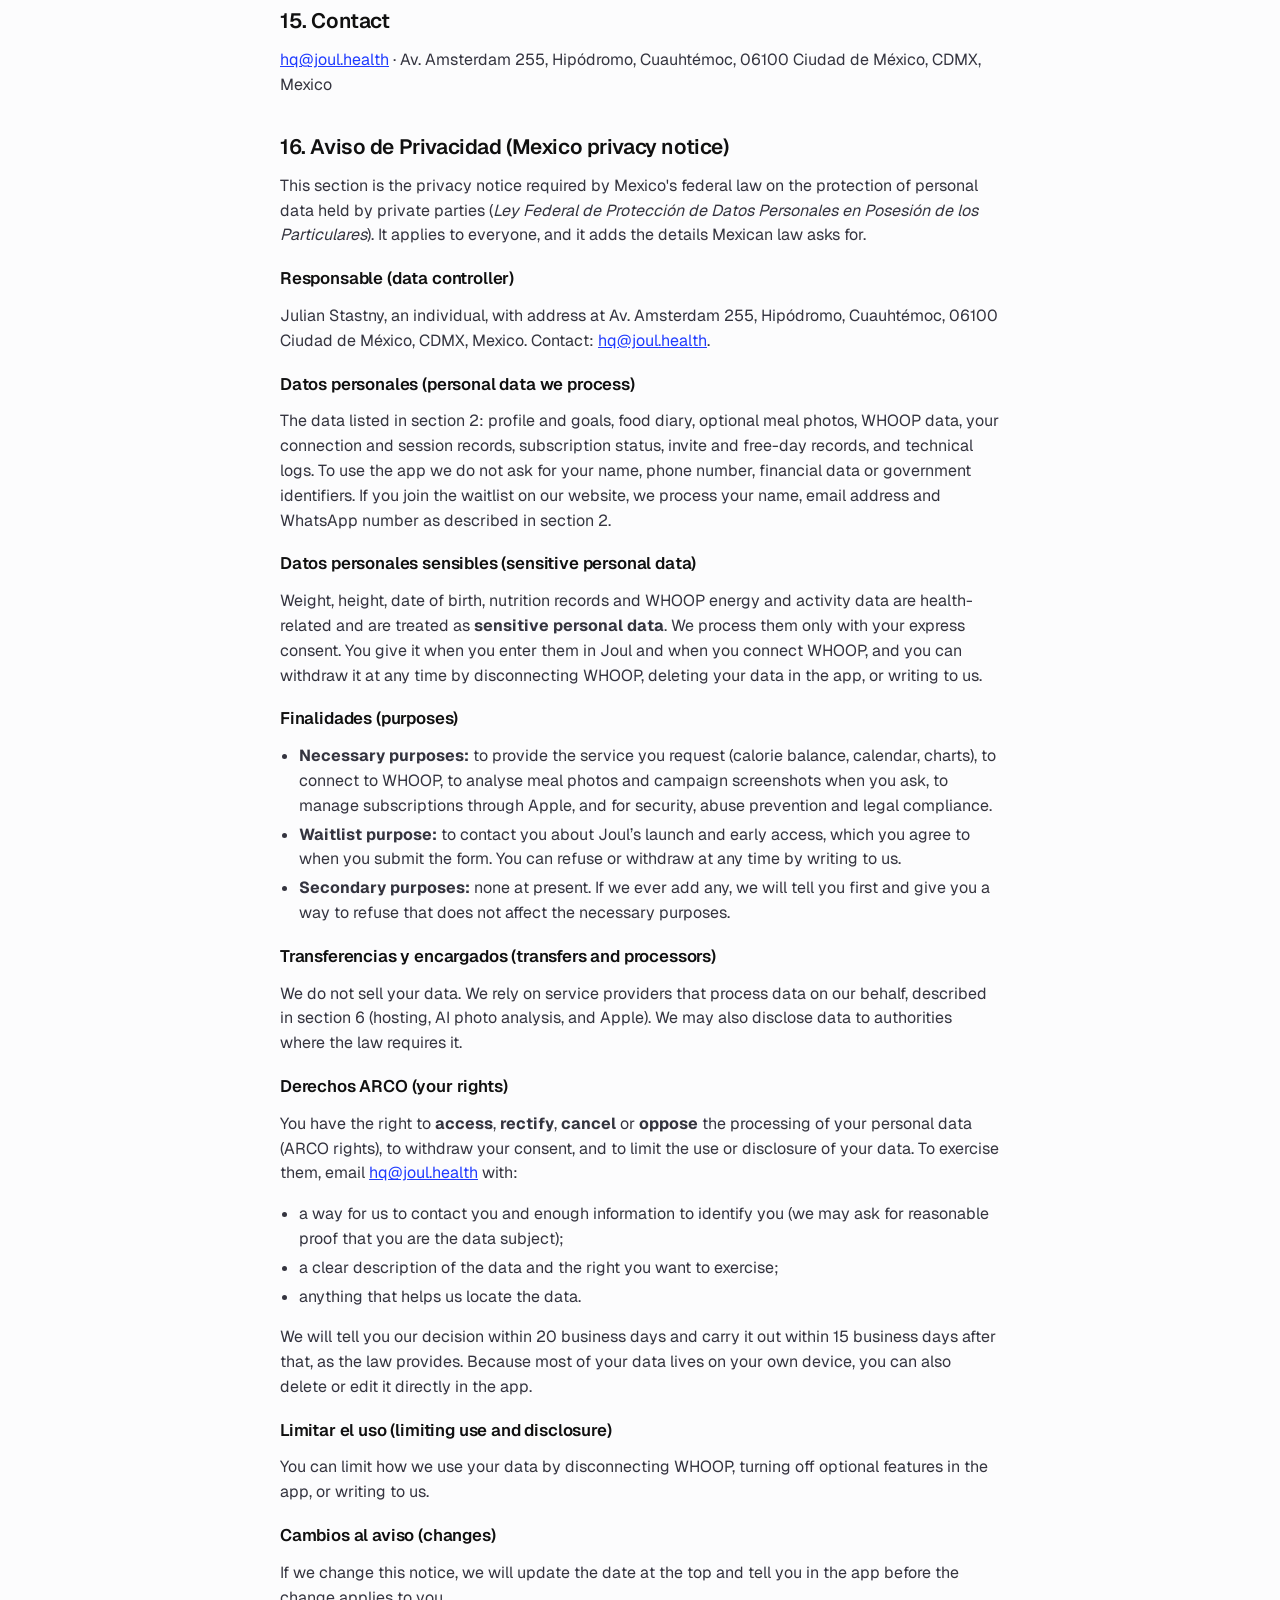
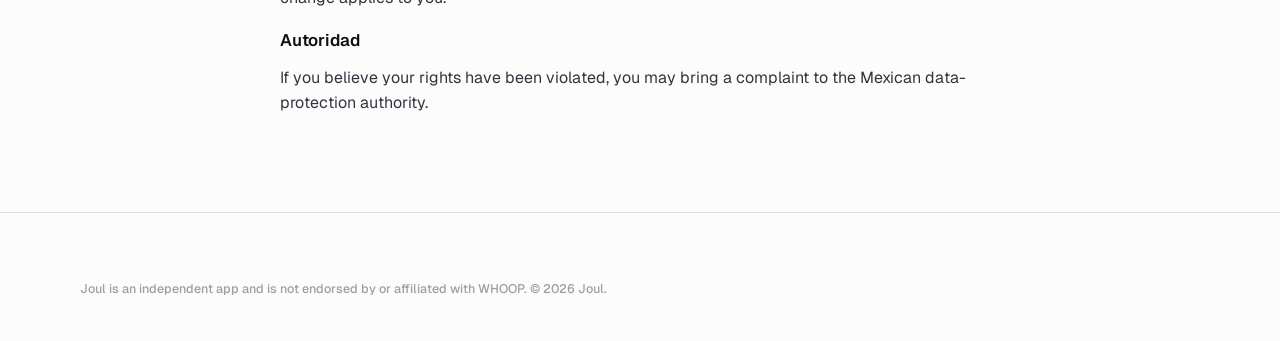
==== commit 802d6d88: "Finalize privacy policy and terms after lawyer review Removes the "draft, not legal advice" banner a" ====
--- a/privacy.html
+++ b/privacy.html
@@ -14,8 +14,7 @@
 <main class="doc">
 
 <h1>Privacy Policy</h1>
-<p class="meta">Last updated: October 21, 2026 · Version 0.3 (draft)</p>
-<div class="draft"><b>Draft, not legal advice.</b> This page describes how Joul is designed to work. It has not yet been reviewed by a lawyer, which should happen before launch, and any statement here that doesn't match the shipped app must be corrected.</div>
+<p class="meta">Last updated: October 22, 2026 · Version 1.0</p>
 
 <p>Joul helps you compare the calories you eat with the calories WHOOP estimates you burn. Your food and body data are sensitive, so this policy explains plainly what we collect, why, who else touches it, and how you stay in control.</p>
 
--- a/style.css
+++ b/style.css
@@ -188,7 +188,6 @@
 .doc ul{padding-left:1.2rem}
 .doc li{margin:4px 0}
 .doc .meta{color:var(--mute);margin:0 0 22px}
-.doc .draft{background:#FFF4D6;border:1px solid #F0D58A;border-radius:14px;padding:14px 18px;margin:0 0 26px;font-weight:500;color:#5a4300}
 .doc mark{background:#FFE69A;color:#3a2c00;border-radius:4px;padding:0 4px;font-weight:600}
 .doc a{color:var(--blue)}
 .doc table{width:100%;border-collapse:collapse;margin:12px 0;font-size:.95rem}
@@ -238,6 +237,14 @@
 .note.l{max-width:108px}
 
 .note.wide{max-width:122px}
+.note.r .arr.plus{left:-66px;top:24%}
+/* leave room beside the phone so a note never touches or runs past the edge of its panel */
+@media(min-width:1100px){
+  .shot:has(.note.r){margin-right:64px}
+  .shot:has(.note.l){margin-left:64px}
+  .note.r{left:calc(100% + 26px)}
+  .note.l{right:calc(100% + 26px)}
+}
 
 /* App Store style button (pre-launch): opens the waitlist */
 .cta-row{display:flex;gap:12px;justify-content:center;align-items:center;flex-wrap:wrap}
@@ -263,3 +270,11 @@
 .included li{position:relative;padding-left:26px;color:var(--mute);font-size:.95rem}
 .included li::before{content:"";position:absolute;left:0;top:.45em;width:14px;height:8px;border-left:2px solid var(--blue);border-bottom:2px solid var(--blue);transform:rotate(-45deg) scale(.9)}
 @media(max-width:720px){.plans{grid-template-columns:1fr}.included ul{grid-template-columns:1fr}}
+
+/* combined paid plan: two prices in one box */
+.plan .tier{display:flex;justify-content:space-between;align-items:center;gap:12px;padding:16px 0 4px;margin-top:14px;border-top:1px solid var(--line)}
+.plan .tier .price{font-size:2rem;margin:0}
+.badge-inline{position:static;flex:none}
+.plan.featured ul{margin-top:18px}
+
+.foot-data{margin:10px 0 14px}
